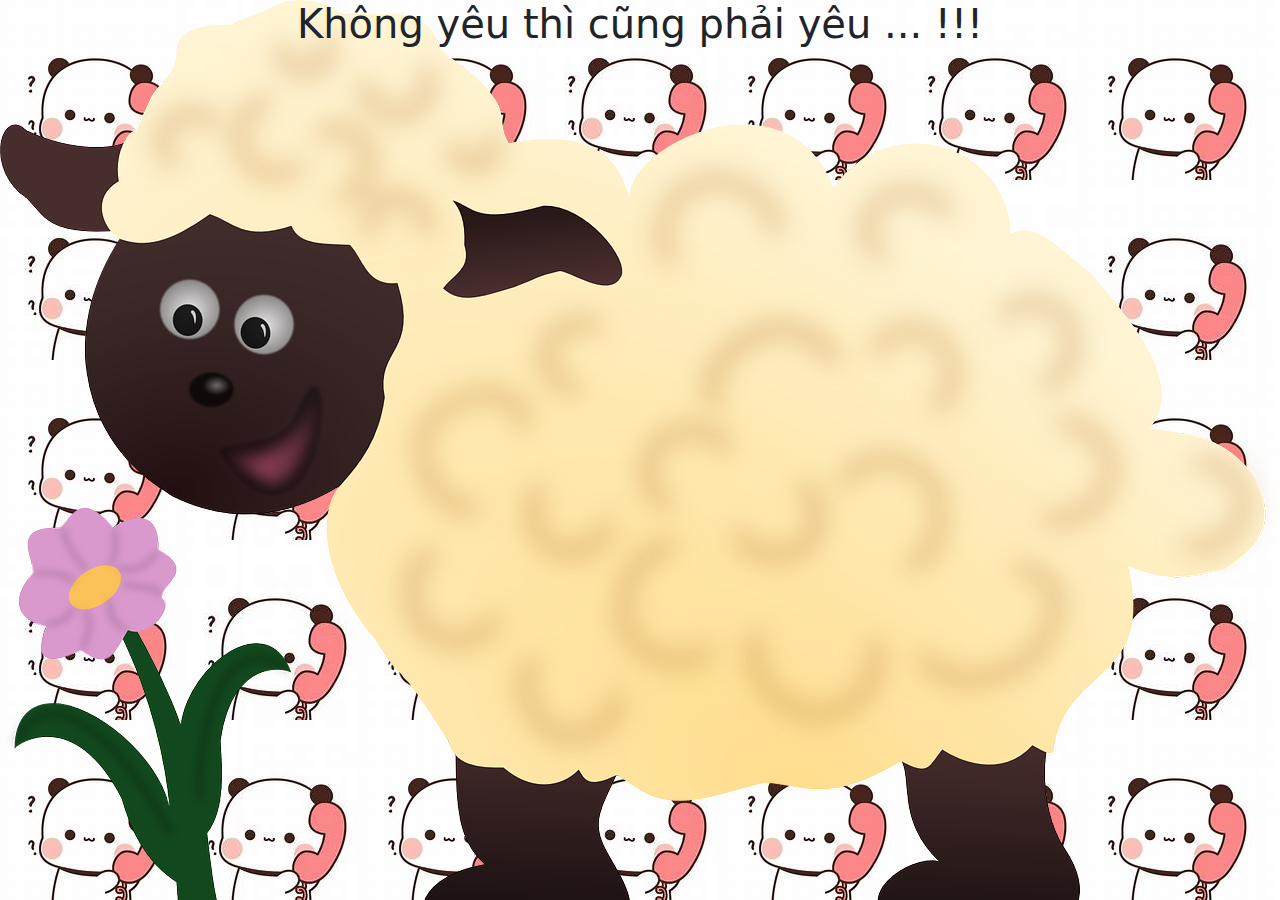
==== index3.html @ 64a6a526 "init" ====
<!DOCTYPE html>
<html lang="en">
  <head>
    <meta charset="UTF-8" />
    <meta name="viewport" content="width=device-width, initial-scale=1.0" />
    <title>Document</title>
    <link rel="stylesheet" href="style.css" />
    <link rel="stylesheet" href="image1.css" />
  </head>
  <body>
    <div class="container">
      <h1 class="text-center">Không yêu thì cũng phải yêu ... !!!</h1>
    </div>
  </body>
</html>
---- style.css ----
@charset "UTF-8";/*!
 * Bootstrap  v5.3.3 (https://getbootstrap.com/)
 * Copyright 2011-2024 The Bootstrap Authors
 * Licensed under MIT (https://github.com/twbs/bootstrap/blob/main/LICENSE)
 */:root,[data-bs-theme=light]{--bs-blue:#0d6efd;--bs-indigo:#6610f2;--bs-purple:#6f42c1;--bs-pink:#d63384;--bs-red:#dc3545;--bs-orange:#fd7e14;--bs-yellow:#ffc107;--bs-green:#198754;--bs-teal:#20c997;--bs-cyan:#0dcaf0;--bs-black:#000;--bs-white:#fff;--bs-gray:#6c757d;--bs-gray-dark:#343a40;--bs-gray-100:#f8f9fa;--bs-gray-200:#e9ecef;--bs-gray-300:#dee2e6;--bs-gray-400:#ced4da;--bs-gray-500:#adb5bd;--bs-gray-600:#6c757d;--bs-gray-700:#495057;--bs-gray-800:#343a40;--bs-gray-900:#212529;--bs-primary:#0d6efd;--bs-secondary:#6c757d;--bs-success:#198754;--bs-info:#0dcaf0;--bs-warning:#ffc107;--bs-danger:#dc3545;--bs-light:#f8f9fa;--bs-dark:#212529;--bs-primary-rgb:13,110,253;--bs-secondary-rgb:108,117,125;--bs-success-rgb:25,135,84;--bs-info-rgb:13,202,240;--bs-warning-rgb:255,193,7;--bs-danger-rgb:220,53,69;--bs-light-rgb:248,249,250;--bs-dark-rgb:33,37,41;--bs-primary-text-emphasis:#052c65;--bs-secondary-text-emphasis:#2b2f32;--bs-success-text-emphasis:#0a3622;--bs-info-text-emphasis:#055160;--bs-warning-text-emphasis:#664d03;--bs-danger-text-emphasis:#58151c;--bs-light-text-emphasis:#495057;--bs-dark-text-emphasis:#495057;--bs-primary-bg-subtle:#cfe2ff;--bs-secondary-bg-subtle:#e2e3e5;--bs-success-bg-subtle:#d1e7dd;--bs-info-bg-subtle:#cff4fc;--bs-warning-bg-subtle:#fff3cd;--bs-danger-bg-subtle:#f8d7da;--bs-light-bg-subtle:#fcfcfd;--bs-dark-bg-subtle:#ced4da;--bs-primary-border-subtle:#9ec5fe;--bs-secondary-border-subtle:#c4c8cb;--bs-success-border-subtle:#a3cfbb;--bs-info-border-subtle:#9eeaf9;--bs-warning-border-subtle:#ffe69c;--bs-danger-border-subtle:#f1aeb5;--bs-light-border-subtle:#e9ecef;--bs-dark-border-subtle:#adb5bd;--bs-white-rgb:255,255,255;--bs-black-rgb:0,0,0;--bs-font-sans-serif:system-ui,-apple-system,"Segoe UI",Roboto,"Helvetica Neue","Noto Sans","Liberation Sans",Arial,sans-serif,"Apple Color Emoji","Segoe UI Emoji","Segoe UI Symbol","Noto Color Emoji";--bs-font-monospace:SFMono-Regular,Menlo,Monaco,Consolas,"Liberation Mono","Courier New",monospace;--bs-gradient:linear-gradient(180deg, rgba(255, 255, 255, 0.15), rgba(255, 255, 255, 0));--bs-body-font-family:var(--bs-font-sans-serif);--bs-body-font-size:1rem;--bs-body-font-weight:400;--bs-body-line-height:1.5;--bs-body-color:#212529;--bs-body-color-rgb:33,37,41;--bs-body-bg:#fff;--bs-body-bg-rgb:255,255,255;--bs-emphasis-color:#000;--bs-emphasis-color-rgb:0,0,0;--bs-secondary-color:rgba(33, 37, 41, 0.75);--bs-secondary-color-rgb:33,37,41;--bs-secondary-bg:#e9ecef;--bs-secondary-bg-rgb:233,236,239;--bs-tertiary-color:rgba(33, 37, 41, 0.5);--bs-tertiary-color-rgb:33,37,41;--bs-tertiary-bg:#f8f9fa;--bs-tertiary-bg-rgb:248,249,250;--bs-heading-color:inherit;--bs-link-color:#0d6efd;--bs-link-color-rgb:13,110,253;--bs-link-decoration:underline;--bs-link-hover-color:#0a58ca;--bs-link-hover-color-rgb:10,88,202;--bs-code-color:#d63384;--bs-highlight-color:#212529;--bs-highlight-bg:#fff3cd;--bs-border-width:1px;--bs-border-style:solid;--bs-border-color:#dee2e6;--bs-border-color-translucent:rgba(0, 0, 0, 0.175);--bs-border-radius:0.375rem;--bs-border-radius-sm:0.25rem;--bs-border-radius-lg:0.5rem;--bs-border-radius-xl:1rem;--bs-border-radius-xxl:2rem;--bs-border-radius-2xl:var(--bs-border-radius-xxl);--bs-border-radius-pill:50rem;--bs-box-shadow:0 0.5rem 1rem rgba(0, 0, 0, 0.15);--bs-box-shadow-sm:0 0.125rem 0.25rem rgba(0, 0, 0, 0.075);--bs-box-shadow-lg:0 1rem 3rem rgba(0, 0, 0, 0.175);--bs-box-shadow-inset:inset 0 1px 2px rgba(0, 0, 0, 0.075);--bs-focus-ring-width:0.25rem;--bs-focus-ring-opacity:0.25;--bs-focus-ring-color:rgba(13, 110, 253, 0.25);--bs-form-valid-color:#198754;--bs-form-valid-border-color:#198754;--bs-form-invalid-color:#dc3545;--bs-form-invalid-border-color:#dc3545}[data-bs-theme=dark]{color-scheme:dark;--bs-body-color:#dee2e6;--bs-body-color-rgb:222,226,230;--bs-body-bg:#212529;--bs-body-bg-rgb:33,37,41;--bs-emphasis-color:#fff;--bs-emphasis-color-rgb:255,255,255;--bs-secondary-color:rgba(222, 226, 230, 0.75);--bs-secondary-color-rgb:222,226,230;--bs-secondary-bg:#343a40;--bs-secondary-bg-rgb:52,58,64;--bs-tertiary-color:rgba(222, 226, 230, 0.5);--bs-tertiary-color-rgb:222,226,230;--bs-tertiary-bg:#2b3035;--bs-tertiary-bg-rgb:43,48,53;--bs-primary-text-emphasis:#6ea8fe;--bs-secondary-text-emphasis:#a7acb1;--bs-success-text-emphasis:#75b798;--bs-info-text-emphasis:#6edff6;--bs-warning-text-emphasis:#ffda6a;--bs-danger-text-emphasis:#ea868f;--bs-light-text-emphasis:#f8f9fa;--bs-dark-text-emphasis:#dee2e6;--bs-primary-bg-subtle:#031633;--bs-secondary-bg-subtle:#161719;--bs-success-bg-subtle:#051b11;--bs-info-bg-subtle:#032830;--bs-warning-bg-subtle:#332701;--bs-danger-bg-subtle:#2c0b0e;--bs-light-bg-subtle:#343a40;--bs-dark-bg-subtle:#1a1d20;--bs-primary-border-subtle:#084298;--bs-secondary-border-subtle:#41464b;--bs-success-border-subtle:#0f5132;--bs-info-border-subtle:#087990;--bs-warning-border-subtle:#997404;--bs-danger-border-subtle:#842029;--bs-light-border-subtle:#495057;--bs-dark-border-subtle:#343a40;--bs-heading-color:inherit;--bs-link-color:#6ea8fe;--bs-link-hover-color:#8bb9fe;--bs-link-color-rgb:110,168,254;--bs-link-hover-color-rgb:139,185,254;--bs-code-color:#e685b5;--bs-highlight-color:#dee2e6;--bs-highlight-bg:#664d03;--bs-border-color:#495057;--bs-border-color-translucent:rgba(255, 255, 255, 0.15);--bs-form-valid-color:#75b798;--bs-form-valid-border-color:#75b798;--bs-form-invalid-color:#ea868f;--bs-form-invalid-border-color:#ea868f}*,::after,::before{box-sizing:border-box}@media (prefers-reduced-motion:no-preference){:root{scroll-behavior:smooth}}body{margin:0;font-family:var(--bs-body-font-family);font-size:var(--bs-body-font-size);font-weight:var(--bs-body-font-weight);line-height:var(--bs-body-line-height);color:var(--bs-body-color);text-align:var(--bs-body-text-align);background-color:var(--bs-body-bg);-webkit-text-size-adjust:100%;-webkit-tap-highlight-color:transparent}hr{margin:1rem 0;color:inherit;border:0;border-top:var(--bs-border-width) solid;opacity:.25}.h1,.h2,.h3,.h4,.h5,.h6,h1,h2,h3,h4,h5,h6{margin-top:0;margin-bottom:.5rem;font-weight:500;line-height:1.2;color:var(--bs-heading-color)}.h1,h1{font-size:calc(1.375rem + 1.5vw)}@media (min-width:1200px){.h1,h1{font-size:2.5rem}}.h2,h2{font-size:calc(1.325rem + .9vw)}@media (min-width:1200px){.h2,h2{font-size:2rem}}.h3,h3{font-size:calc(1.3rem + .6vw)}@media (min-width:1200px){.h3,h3{font-size:1.75rem}}.h4,h4{font-size:calc(1.275rem + .3vw)}@media (min-width:1200px){.h4,h4{font-size:1.5rem}}.h5,h5{font-size:1.25rem}.h6,h6{font-size:1rem}p{margin-top:0;margin-bottom:1rem}abbr[title]{-webkit-text-decoration:underline dotted;text-decoration:underline dotted;cursor:help;-webkit-text-decoration-skip-ink:none;text-decoration-skip-ink:none}address{margin-bottom:1rem;font-style:normal;line-height:inherit}ol,ul{padding-left:2rem}dl,ol,ul{margin-top:0;margin-bottom:1rem}ol ol,ol ul,ul ol,ul ul{margin-bottom:0}dt{font-weight:700}dd{margin-bottom:.5rem;margin-left:0}blockquote{margin:0 0 1rem}b,strong{font-weight:bolder}.small,small{font-size:.875em}.mark,mark{padding:.1875em;color:var(--bs-highlight-color);background-color:var(--bs-highlight-bg)}sub,sup{position:relative;font-size:.75em;line-height:0;vertical-align:baseline}sub{bottom:-.25em}sup{top:-.5em}a{color:rgba(var(--bs-link-color-rgb),var(--bs-link-opacity,1));text-decoration:underline}a:hover{--bs-link-color-rgb:var(--bs-link-hover-color-rgb)}a:not([href]):not([class]),a:not([href]):not([class]):hover{color:inherit;text-decoration:none}code,kbd,pre,samp{font-family:var(--bs-font-monospace);font-size:1em}pre{display:block;margin-top:0;margin-bottom:1rem;overflow:auto;font-size:.875em}pre code{font-size:inherit;color:inherit;word-break:normal}code{font-size:.875em;color:var(--bs-code-color);word-wrap:break-word}a>code{color:inherit}kbd{padding:.1875rem .375rem;font-size:.875em;color:var(--bs-body-bg);background-color:var(--bs-body-color);border-radius:.25rem}kbd kbd{padding:0;font-size:1em}figure{margin:0 0 1rem}img,svg{vertical-align:middle}table{caption-side:bottom;border-collapse:collapse}caption{padding-top:.5rem;padding-bottom:.5rem;color:var(--bs-secondary-color);text-align:left}th{text-align:inherit;text-align:-webkit-match-parent}tbody,td,tfoot,th,thead,tr{border-color:inherit;border-style:solid;border-width:0}label{display:inline-block}button{border-radius:0}button:focus:not(:focus-visible){outline:0}button,input,optgroup,select,textarea{margin:0;font-family:inherit;font-size:inherit;line-height:inherit}button,select{text-transform:none}[role=button]{cursor:pointer}select{word-wrap:normal}select:disabled{opacity:1}[list]:not([type=date]):not([type=datetime-local]):not([type=month]):not([type=week]):not([type=time])::-webkit-calendar-picker-indicator{display:none!important}[type=button],[type=reset],[type=submit],button{-webkit-appearance:button}[type=button]:not(:disabled),[type=reset]:not(:disabled),[type=submit]:not(:disabled),button:not(:disabled){cursor:pointer}::-moz-focus-inner{padding:0;border-style:none}textarea{resize:vertical}fieldset{min-width:0;padding:0;margin:0;border:0}legend{float:left;width:100%;padding:0;margin-bottom:.5rem;font-size:calc(1.275rem + .3vw);line-height:inherit}@media (min-width:1200px){legend{font-size:1.5rem}}legend+*{clear:left}::-webkit-datetime-edit-day-field,::-webkit-datetime-edit-fields-wrapper,::-webkit-datetime-edit-hour-field,::-webkit-datetime-edit-minute,::-webkit-datetime-edit-month-field,::-webkit-datetime-edit-text,::-webkit-datetime-edit-year-field{padding:0}::-webkit-inner-spin-button{height:auto}[type=search]{-webkit-appearance:textfield;outline-offset:-2px}::-webkit-search-decoration{-webkit-appearance:none}::-webkit-color-swatch-wrapper{padding:0}::-webkit-file-upload-button{font:inherit;-webkit-appearance:button}::file-selector-button{font:inherit;-webkit-appearance:button}output{display:inline-block}iframe{border:0}summary{display:list-item;cursor:pointer}progress{vertical-align:baseline}[hidden]{display:none!important}.lead{font-size:1.25rem;font-weight:300}.display-1{font-size:calc(1.625rem + 4.5vw);font-weight:300;line-height:1.2}@media (min-width:1200px){.display-1{font-size:5rem}}.display-2{font-size:calc(1.575rem + 3.9vw);font-weight:300;line-height:1.2}@media (min-width:1200px){.display-2{font-size:4.5rem}}.display-3{font-size:calc(1.525rem + 3.3vw);font-weight:300;line-height:1.2}@media (min-width:1200px){.display-3{font-size:4rem}}.display-4{font-size:calc(1.475rem + 2.7vw);font-weight:300;line-height:1.2}@media (min-width:1200px){.display-4{font-size:3.5rem}}.display-5{font-size:calc(1.425rem + 2.1vw);font-weight:300;line-height:1.2}@media (min-width:1200px){.display-5{font-size:3rem}}.display-6{font-size:calc(1.375rem + 1.5vw);font-weight:300;line-height:1.2}@media (min-width:1200px){.display-6{font-size:2.5rem}}.list-unstyled{padding-left:0;list-style:none}.list-inline{padding-left:0;list-style:none}.list-inline-item{display:inline-block}.list-inline-item:not(:last-child){margin-right:.5rem}.initialism{font-size:.875em;text-transform:uppercase}.blockquote{margin-bottom:1rem;font-size:1.25rem}.blockquote>:last-child{margin-bottom:0}.blockquote-footer{margin-top:-1rem;margin-bottom:1rem;font-size:.875em;color:#6c757d}.blockquote-footer::before{content:"— "}.img-fluid{max-width:100%;height:auto}.img-thumbnail{padding:.25rem;background-color:var(--bs-body-bg);border:var(--bs-border-width) solid var(--bs-border-color);border-radius:var(--bs-border-radius);max-width:100%;height:auto}.figure{display:inline-block}.figure-img{margin-bottom:.5rem;line-height:1}.figure-caption{font-size:.875em;color:var(--bs-secondary-color)}.container,.container-fluid,.container-lg,.container-md,.container-sm,.container-xl,.container-xxl{--bs-gutter-x:1.5rem;--bs-gutter-y:0;width:100%;padding-right:calc(var(--bs-gutter-x) * .5);padding-left:calc(var(--bs-gutter-x) * .5);margin-right:auto;margin-left:auto}@media (min-width:576px){.container,.container-sm{max-width:540px}}@media (min-width:768px){.container,.container-md,.container-sm{max-width:720px}}@media (min-width:992px){.container,.container-lg,.container-md,.container-sm{max-width:960px}}@media (min-width:1200px){.container,.container-lg,.container-md,.container-sm,.container-xl{max-width:1140px}}@media (min-width:1400px){.container,.container-lg,.container-md,.container-sm,.container-xl,.container-xxl{max-width:1320px}}:root{--bs-breakpoint-xs:0;--bs-breakpoint-sm:576px;--bs-breakpoint-md:768px;--bs-breakpoint-lg:992px;--bs-breakpoint-xl:1200px;--bs-breakpoint-xxl:1400px}.row{--bs-gutter-x:1.5rem;--bs-gutter-y:0;display:flex;flex-wrap:wrap;margin-top:calc(-1 * var(--bs-gutter-y));margin-right:calc(-.5 * var(--bs-gutter-x));margin-left:calc(-.5 * var(--bs-gutter-x))}.row>*{flex-shrink:0;width:100%;max-width:100%;padding-right:calc(var(--bs-gutter-x) * .5);padding-left:calc(var(--bs-gutter-x) * .5);margin-top:var(--bs-gutter-y)}.col{flex:1 0 0%}.row-cols-auto>*{flex:0 0 auto;width:auto}.row-cols-1>*{flex:0 0 auto;width:100%}.row-cols-2>*{flex:0 0 auto;width:50%}.row-cols-3>*{flex:0 0 auto;width:33.33333333%}.row-cols-4>*{flex:0 0 auto;width:25%}.row-cols-5>*{flex:0 0 auto;width:20%}.row-cols-6>*{flex:0 0 auto;width:16.66666667%}.col-auto{flex:0 0 auto;width:auto}.col-1{flex:0 0 auto;width:8.33333333%}.col-2{flex:0 0 auto;width:16.66666667%}.col-3{flex:0 0 auto;width:25%}.col-4{flex:0 0 auto;width:33.33333333%}.col-5{flex:0 0 auto;width:41.66666667%}.col-6{flex:0 0 auto;width:50%}.col-7{flex:0 0 auto;width:58.33333333%}.col-8{flex:0 0 auto;width:66.66666667%}.col-9{flex:0 0 auto;width:75%}.col-10{flex:0 0 auto;width:83.33333333%}.col-11{flex:0 0 auto;width:91.66666667%}.col-12{flex:0 0 auto;width:100%}.offset-1{margin-left:8.33333333%}.offset-2{margin-left:16.66666667%}.offset-3{margin-left:25%}.offset-4{margin-left:33.33333333%}.offset-5{margin-left:41.66666667%}.offset-6{margin-left:50%}.offset-7{margin-left:58.33333333%}.offset-8{margin-left:66.66666667%}.offset-9{margin-left:75%}.offset-10{margin-left:83.33333333%}.offset-11{margin-left:91.66666667%}.g-0,.gx-0{--bs-gutter-x:0}.g-0,.gy-0{--bs-gutter-y:0}.g-1,.gx-1{--bs-gutter-x:0.25rem}.g-1,.gy-1{--bs-gutter-y:0.25rem}.g-2,.gx-2{--bs-gutter-x:0.5rem}.g-2,.gy-2{--bs-gutter-y:0.5rem}.g-3,.gx-3{--bs-gutter-x:1rem}.g-3,.gy-3{--bs-gutter-y:1rem}.g-4,.gx-4{--bs-gutter-x:1.5rem}.g-4,.gy-4{--bs-gutter-y:1.5rem}.g-5,.gx-5{--bs-gutter-x:3rem}.g-5,.gy-5{--bs-gutter-y:3rem}@media (min-width:576px){.col-sm{flex:1 0 0%}.row-cols-sm-auto>*{flex:0 0 auto;width:auto}.row-cols-sm-1>*{flex:0 0 auto;width:100%}.row-cols-sm-2>*{flex:0 0 auto;width:50%}.row-cols-sm-3>*{flex:0 0 auto;width:33.33333333%}.row-cols-sm-4>*{flex:0 0 auto;width:25%}.row-cols-sm-5>*{flex:0 0 auto;width:20%}.row-cols-sm-6>*{flex:0 0 auto;width:16.66666667%}.col-sm-auto{flex:0 0 auto;width:auto}.col-sm-1{flex:0 0 auto;width:8.33333333%}.col-sm-2{flex:0 0 auto;width:16.66666667%}.col-sm-3{flex:0 0 auto;width:25%}.col-sm-4{flex:0 0 auto;width:33.33333333%}.col-sm-5{flex:0 0 auto;width:41.66666667%}.col-sm-6{flex:0 0 auto;width:50%}.col-sm-7{flex:0 0 auto;width:58.33333333%}.col-sm-8{flex:0 0 auto;width:66.66666667%}.col-sm-9{flex:0 0 auto;width:75%}.col-sm-10{flex:0 0 auto;width:83.33333333%}.col-sm-11{flex:0 0 auto;width:91.66666667%}.col-sm-12{flex:0 0 auto;width:100%}.offset-sm-0{margin-left:0}.offset-sm-1{margin-left:8.33333333%}.offset-sm-2{margin-left:16.66666667%}.offset-sm-3{margin-left:25%}.offset-sm-4{margin-left:33.33333333%}.offset-sm-5{margin-left:41.66666667%}.offset-sm-6{margin-left:50%}.offset-sm-7{margin-left:58.33333333%}.offset-sm-8{margin-left:66.66666667%}.offset-sm-9{margin-left:75%}.offset-sm-10{margin-left:83.33333333%}.offset-sm-11{margin-left:91.66666667%}.g-sm-0,.gx-sm-0{--bs-gutter-x:0}.g-sm-0,.gy-sm-0{--bs-gutter-y:0}.g-sm-1,.gx-sm-1{--bs-gutter-x:0.25rem}.g-sm-1,.gy-sm-1{--bs-gutter-y:0.25rem}.g-sm-2,.gx-sm-2{--bs-gutter-x:0.5rem}.g-sm-2,.gy-sm-2{--bs-gutter-y:0.5rem}.g-sm-3,.gx-sm-3{--bs-gutter-x:1rem}.g-sm-3,.gy-sm-3{--bs-gutter-y:1rem}.g-sm-4,.gx-sm-4{--bs-gutter-x:1.5rem}.g-sm-4,.gy-sm-4{--bs-gutter-y:1.5rem}.g-sm-5,.gx-sm-5{--bs-gutter-x:3rem}.g-sm-5,.gy-sm-5{--bs-gutter-y:3rem}}@media (min-width:768px){.col-md{flex:1 0 0%}.row-cols-md-auto>*{flex:0 0 auto;width:auto}.row-cols-md-1>*{flex:0 0 auto;width:100%}.row-cols-md-2>*{flex:0 0 auto;width:50%}.row-cols-md-3>*{flex:0 0 auto;width:33.33333333%}.row-cols-md-4>*{flex:0 0 auto;width:25%}.row-cols-md-5>*{flex:0 0 auto;width:20%}.row-cols-md-6>*{flex:0 0 auto;width:16.66666667%}.col-md-auto{flex:0 0 auto;width:auto}.col-md-1{flex:0 0 auto;width:8.33333333%}.col-md-2{flex:0 0 auto;width:16.66666667%}.col-md-3{flex:0 0 auto;width:25%}.col-md-4{flex:0 0 auto;width:33.33333333%}.col-md-5{flex:0 0 auto;width:41.66666667%}.col-md-6{flex:0 0 auto;width:50%}.col-md-7{flex:0 0 auto;width:58.33333333%}.col-md-8{flex:0 0 auto;width:66.66666667%}.col-md-9{flex:0 0 auto;width:75%}.col-md-10{flex:0 0 auto;width:83.33333333%}.col-md-11{flex:0 0 auto;width:91.66666667%}.col-md-12{flex:0 0 auto;width:100%}.offset-md-0{margin-left:0}.offset-md-1{margin-left:8.33333333%}.offset-md-2{margin-left:16.66666667%}.offset-md-3{margin-left:25%}.offset-md-4{margin-left:33.33333333%}.offset-md-5{margin-left:41.66666667%}.offset-md-6{margin-left:50%}.offset-md-7{margin-left:58.33333333%}.offset-md-8{margin-left:66.66666667%}.offset-md-9{margin-left:75%}.offset-md-10{margin-left:83.33333333%}.offset-md-11{margin-left:91.66666667%}.g-md-0,.gx-md-0{--bs-gutter-x:0}.g-md-0,.gy-md-0{--bs-gutter-y:0}.g-md-1,.gx-md-1{--bs-gutter-x:0.25rem}.g-md-1,.gy-md-1{--bs-gutter-y:0.25rem}.g-md-2,.gx-md-2{--bs-gutter-x:0.5rem}.g-md-2,.gy-md-2{--bs-gutter-y:0.5rem}.g-md-3,.gx-md-3{--bs-gutter-x:1rem}.g-md-3,.gy-md-3{--bs-gutter-y:1rem}.g-md-4,.gx-md-4{--bs-gutter-x:1.5rem}.g-md-4,.gy-md-4{--bs-gutter-y:1.5rem}.g-md-5,.gx-md-5{--bs-gutter-x:3rem}.g-md-5,.gy-md-5{--bs-gutter-y:3rem}}@media (min-width:992px){.col-lg{flex:1 0 0%}.row-cols-lg-auto>*{flex:0 0 auto;width:auto}.row-cols-lg-1>*{flex:0 0 auto;width:100%}.row-cols-lg-2>*{flex:0 0 auto;width:50%}.row-cols-lg-3>*{flex:0 0 auto;width:33.33333333%}.row-cols-lg-4>*{flex:0 0 auto;width:25%}.row-cols-lg-5>*{flex:0 0 auto;width:20%}.row-cols-lg-6>*{flex:0 0 auto;width:16.66666667%}.col-lg-auto{flex:0 0 auto;width:auto}.col-lg-1{flex:0 0 auto;width:8.33333333%}.col-lg-2{flex:0 0 auto;width:16.66666667%}.col-lg-3{flex:0 0 auto;width:25%}.col-lg-4{flex:0 0 auto;width:33.33333333%}.col-lg-5{flex:0 0 auto;width:41.66666667%}.col-lg-6{flex:0 0 auto;width:50%}.col-lg-7{flex:0 0 auto;width:58.33333333%}.col-lg-8{flex:0 0 auto;width:66.66666667%}.col-lg-9{flex:0 0 auto;width:75%}.col-lg-10{flex:0 0 auto;width:83.33333333%}.col-lg-11{flex:0 0 auto;width:91.66666667%}.col-lg-12{flex:0 0 auto;width:100%}.offset-lg-0{margin-left:0}.offset-lg-1{margin-left:8.33333333%}.offset-lg-2{margin-left:16.66666667%}.offset-lg-3{margin-left:25%}.offset-lg-4{margin-left:33.33333333%}.offset-lg-5{margin-left:41.66666667%}.offset-lg-6{margin-left:50%}.offset-lg-7{margin-left:58.33333333%}.offset-lg-8{margin-left:66.66666667%}.offset-lg-9{margin-left:75%}.offset-lg-10{margin-left:83.33333333%}.offset-lg-11{margin-left:91.66666667%}.g-lg-0,.gx-lg-0{--bs-gutter-x:0}.g-lg-0,.gy-lg-0{--bs-gutter-y:0}.g-lg-1,.gx-lg-1{--bs-gutter-x:0.25rem}.g-lg-1,.gy-lg-1{--bs-gutter-y:0.25rem}.g-lg-2,.gx-lg-2{--bs-gutter-x:0.5rem}.g-lg-2,.gy-lg-2{--bs-gutter-y:0.5rem}.g-lg-3,.gx-lg-3{--bs-gutter-x:1rem}.g-lg-3,.gy-lg-3{--bs-gutter-y:1rem}.g-lg-4,.gx-lg-4{--bs-gutter-x:1.5rem}.g-lg-4,.gy-lg-4{--bs-gutter-y:1.5rem}.g-lg-5,.gx-lg-5{--bs-gutter-x:3rem}.g-lg-5,.gy-lg-5{--bs-gutter-y:3rem}}@media (min-width:1200px){.col-xl{flex:1 0 0%}.row-cols-xl-auto>*{flex:0 0 auto;width:auto}.row-cols-xl-1>*{flex:0 0 auto;width:100%}.row-cols-xl-2>*{flex:0 0 auto;width:50%}.row-cols-xl-3>*{flex:0 0 auto;width:33.33333333%}.row-cols-xl-4>*{flex:0 0 auto;width:25%}.row-cols-xl-5>*{flex:0 0 auto;width:20%}.row-cols-xl-6>*{flex:0 0 auto;width:16.66666667%}.col-xl-auto{flex:0 0 auto;width:auto}.col-xl-1{flex:0 0 auto;width:8.33333333%}.col-xl-2{flex:0 0 auto;width:16.66666667%}.col-xl-3{flex:0 0 auto;width:25%}.col-xl-4{flex:0 0 auto;width:33.33333333%}.col-xl-5{flex:0 0 auto;width:41.66666667%}.col-xl-6{flex:0 0 auto;width:50%}.col-xl-7{flex:0 0 auto;width:58.33333333%}.col-xl-8{flex:0 0 auto;width:66.66666667%}.col-xl-9{flex:0 0 auto;width:75%}.col-xl-10{flex:0 0 auto;width:83.33333333%}.col-xl-11{flex:0 0 auto;width:91.66666667%}.col-xl-12{flex:0 0 auto;width:100%}.offset-xl-0{margin-left:0}.offset-xl-1{margin-left:8.33333333%}.offset-xl-2{margin-left:16.66666667%}.offset-xl-3{margin-left:25%}.offset-xl-4{margin-left:33.33333333%}.offset-xl-5{margin-left:41.66666667%}.offset-xl-6{margin-left:50%}.offset-xl-7{margin-left:58.33333333%}.offset-xl-8{margin-left:66.66666667%}.offset-xl-9{margin-left:75%}.offset-xl-10{margin-left:83.33333333%}.offset-xl-11{margin-left:91.66666667%}.g-xl-0,.gx-xl-0{--bs-gutter-x:0}.g-xl-0,.gy-xl-0{--bs-gutter-y:0}.g-xl-1,.gx-xl-1{--bs-gutter-x:0.25rem}.g-xl-1,.gy-xl-1{--bs-gutter-y:0.25rem}.g-xl-2,.gx-xl-2{--bs-gutter-x:0.5rem}.g-xl-2,.gy-xl-2{--bs-gutter-y:0.5rem}.g-xl-3,.gx-xl-3{--bs-gutter-x:1rem}.g-xl-3,.gy-xl-3{--bs-gutter-y:1rem}.g-xl-4,.gx-xl-4{--bs-gutter-x:1.5rem}.g-xl-4,.gy-xl-4{--bs-gutter-y:1.5rem}.g-xl-5,.gx-xl-5{--bs-gutter-x:3rem}.g-xl-5,.gy-xl-5{--bs-gutter-y:3rem}}@media (min-width:1400px){.col-xxl{flex:1 0 0%}.row-cols-xxl-auto>*{flex:0 0 auto;width:auto}.row-cols-xxl-1>*{flex:0 0 auto;width:100%}.row-cols-xxl-2>*{flex:0 0 auto;width:50%}.row-cols-xxl-3>*{flex:0 0 auto;width:33.33333333%}.row-cols-xxl-4>*{flex:0 0 auto;width:25%}.row-cols-xxl-5>*{flex:0 0 auto;width:20%}.row-cols-xxl-6>*{flex:0 0 auto;width:16.66666667%}.col-xxl-auto{flex:0 0 auto;width:auto}.col-xxl-1{flex:0 0 auto;width:8.33333333%}.col-xxl-2{flex:0 0 auto;width:16.66666667%}.col-xxl-3{flex:0 0 auto;width:25%}.col-xxl-4{flex:0 0 auto;width:33.33333333%}.col-xxl-5{flex:0 0 auto;width:41.66666667%}.col-xxl-6{flex:0 0 auto;width:50%}.col-xxl-7{flex:0 0 auto;width:58.33333333%}.col-xxl-8{flex:0 0 auto;width:66.66666667%}.col-xxl-9{flex:0 0 auto;width:75%}.col-xxl-10{flex:0 0 auto;width:83.33333333%}.col-xxl-11{flex:0 0 auto;width:91.66666667%}.col-xxl-12{flex:0 0 auto;width:100%}.offset-xxl-0{margin-left:0}.offset-xxl-1{margin-left:8.33333333%}.offset-xxl-2{margin-left:16.66666667%}.offset-xxl-3{margin-left:25%}.offset-xxl-4{margin-left:33.33333333%}.offset-xxl-5{margin-left:41.66666667%}.offset-xxl-6{margin-left:50%}.offset-xxl-7{margin-left:58.33333333%}.offset-xxl-8{margin-left:66.66666667%}.offset-xxl-9{margin-left:75%}.offset-xxl-10{margin-left:83.33333333%}.offset-xxl-11{margin-left:91.66666667%}.g-xxl-0,.gx-xxl-0{--bs-gutter-x:0}.g-xxl-0,.gy-xxl-0{--bs-gutter-y:0}.g-xxl-1,.gx-xxl-1{--bs-gutter-x:0.25rem}.g-xxl-1,.gy-xxl-1{--bs-gutter-y:0.25rem}.g-xxl-2,.gx-xxl-2{--bs-gutter-x:0.5rem}.g-xxl-2,.gy-xxl-2{--bs-gutter-y:0.5rem}.g-xxl-3,.gx-xxl-3{--bs-gutter-x:1rem}.g-xxl-3,.gy-xxl-3{--bs-gutter-y:1rem}.g-xxl-4,.gx-xxl-4{--bs-gutter-x:1.5rem}.g-xxl-4,.gy-xxl-4{--bs-gutter-y:1.5rem}.g-xxl-5,.gx-xxl-5{--bs-gutter-x:3rem}.g-xxl-5,.gy-xxl-5{--bs-gutter-y:3rem}}.table{--bs-table-color-type:initial;--bs-table-bg-type:initial;--bs-table-color-state:initial;--bs-table-bg-state:initial;--bs-table-color:var(--bs-emphasis-color);--bs-table-bg:var(--bs-body-bg);--bs-table-border-color:var(--bs-border-color);--bs-table-accent-bg:transparent;--bs-table-striped-color:var(--bs-emphasis-color);--bs-table-striped-bg:rgba(var(--bs-emphasis-color-rgb), 0.05);--bs-table-active-color:var(--bs-emphasis-color);--bs-table-active-bg:rgba(var(--bs-emphasis-color-rgb), 0.1);--bs-table-hover-color:var(--bs-emphasis-color);--bs-table-hover-bg:rgba(var(--bs-emphasis-color-rgb), 0.075);width:100%;margin-bottom:1rem;vertical-align:top;border-color:var(--bs-table-border-color)}.table>:not(caption)>*>*{padding:.5rem .5rem;color:var(--bs-table-color-state,var(--bs-table-color-type,var(--bs-table-color)));background-color:var(--bs-table-bg);border-bottom-width:var(--bs-border-width);box-shadow:inset 0 0 0 9999px var(--bs-table-bg-state,var(--bs-table-bg-type,var(--bs-table-accent-bg)))}.table>tbody{vertical-align:inherit}.table>thead{vertical-align:bottom}.table-group-divider{border-top:calc(var(--bs-border-width) * 2) solid currentcolor}.caption-top{caption-side:top}.table-sm>:not(caption)>*>*{padding:.25rem .25rem}.table-bordered>:not(caption)>*{border-width:var(--bs-border-width) 0}.table-bordered>:not(caption)>*>*{border-width:0 var(--bs-border-width)}.table-borderless>:not(caption)>*>*{border-bottom-width:0}.table-borderless>:not(:first-child){border-top-width:0}.table-striped>tbody>tr:nth-of-type(odd)>*{--bs-table-color-type:var(--bs-table-striped-color);--bs-table-bg-type:var(--bs-table-striped-bg)}.table-striped-columns>:not(caption)>tr>:nth-child(2n){--bs-table-color-type:var(--bs-table-striped-color);--bs-table-bg-type:var(--bs-table-striped-bg)}.table-active{--bs-table-color-state:var(--bs-table-active-color);--bs-table-bg-state:var(--bs-table-active-bg)}.table-hover>tbody>tr:hover>*{--bs-table-color-state:var(--bs-table-hover-color);--bs-table-bg-state:var(--bs-table-hover-bg)}.table-primary{--bs-table-color:#000;--bs-table-bg:#cfe2ff;--bs-table-border-color:#a6b5cc;--bs-table-striped-bg:#c5d7f2;--bs-table-striped-color:#000;--bs-table-active-bg:#bacbe6;--bs-table-active-color:#000;--bs-table-hover-bg:#bfd1ec;--bs-table-hover-color:#000;color:var(--bs-table-color);border-color:var(--bs-table-border-color)}.table-secondary{--bs-table-color:#000;--bs-table-bg:#e2e3e5;--bs-table-border-color:#b5b6b7;--bs-table-striped-bg:#d7d8da;--bs-table-striped-color:#000;--bs-table-active-bg:#cbccce;--bs-table-active-color:#000;--bs-table-hover-bg:#d1d2d4;--bs-table-hover-color:#000;color:var(--bs-table-color);border-color:var(--bs-table-border-color)}.table-success{--bs-table-color:#000;--bs-table-bg:#d1e7dd;--bs-table-border-color:#a7b9b1;--bs-table-striped-bg:#c7dbd2;--bs-table-striped-color:#000;--bs-table-active-bg:#bcd0c7;--bs-table-active-color:#000;--bs-table-hover-bg:#c1d6cc;--bs-table-hover-color:#000;color:var(--bs-table-color);border-color:var(--bs-table-border-color)}.table-info{--bs-table-color:#000;--bs-table-bg:#cff4fc;--bs-table-border-color:#a6c3ca;--bs-table-striped-bg:#c5e8ef;--bs-table-striped-color:#000;--bs-table-active-bg:#badce3;--bs-table-active-color:#000;--bs-table-hover-bg:#bfe2e9;--bs-table-hover-color:#000;color:var(--bs-table-color);border-color:var(--bs-table-border-color)}.table-warning{--bs-table-color:#000;--bs-table-bg:#fff3cd;--bs-table-border-color:#ccc2a4;--bs-table-striped-bg:#f2e7c3;--bs-table-striped-color:#000;--bs-table-active-bg:#e6dbb9;--bs-table-active-color:#000;--bs-table-hover-bg:#ece1be;--bs-table-hover-color:#000;color:var(--bs-table-color);border-color:var(--bs-table-border-color)}.table-danger{--bs-table-color:#000;--bs-table-bg:#f8d7da;--bs-table-border-color:#c6acae;--bs-table-striped-bg:#eccccf;--bs-table-striped-color:#000;--bs-table-active-bg:#dfc2c4;--bs-table-active-color:#000;--bs-table-hover-bg:#e5c7ca;--bs-table-hover-color:#000;color:var(--bs-table-color);border-color:var(--bs-table-border-color)}.table-light{--bs-table-color:#000;--bs-table-bg:#f8f9fa;--bs-table-border-color:#c6c7c8;--bs-table-striped-bg:#ecedee;--bs-table-striped-color:#000;--bs-table-active-bg:#dfe0e1;--bs-table-active-color:#000;--bs-table-hover-bg:#e5e6e7;--bs-table-hover-color:#000;color:var(--bs-table-color);border-color:var(--bs-table-border-color)}.table-dark{--bs-table-color:#fff;--bs-table-bg:#212529;--bs-table-border-color:#4d5154;--bs-table-striped-bg:#2c3034;--bs-table-striped-color:#fff;--bs-table-active-bg:#373b3e;--bs-table-active-color:#fff;--bs-table-hover-bg:#323539;--bs-table-hover-color:#fff;color:var(--bs-table-color);border-color:var(--bs-table-border-color)}.table-responsive{overflow-x:auto;-webkit-overflow-scrolling:touch}@media (max-width:575.98px){.table-responsive-sm{overflow-x:auto;-webkit-overflow-scrolling:touch}}@media (max-width:767.98px){.table-responsive-md{overflow-x:auto;-webkit-overflow-scrolling:touch}}@media (max-width:991.98px){.table-responsive-lg{overflow-x:auto;-webkit-overflow-scrolling:touch}}@media (max-width:1199.98px){.table-responsive-xl{overflow-x:auto;-webkit-overflow-scrolling:touch}}@media (max-width:1399.98px){.table-responsive-xxl{overflow-x:auto;-webkit-overflow-scrolling:touch}}.form-label{margin-bottom:.5rem}.col-form-label{padding-top:calc(.375rem + var(--bs-border-width));padding-bottom:calc(.375rem + var(--bs-border-width));margin-bottom:0;font-size:inherit;line-height:1.5}.col-form-label-lg{padding-top:calc(.5rem + var(--bs-border-width));padding-bottom:calc(.5rem + var(--bs-border-width));font-size:1.25rem}.col-form-label-sm{padding-top:calc(.25rem + var(--bs-border-width));padding-bottom:calc(.25rem + var(--bs-border-width));font-size:.875rem}.form-text{margin-top:.25rem;font-size:.875em;color:var(--bs-secondary-color)}.form-control{display:block;width:100%;padding:.375rem .75rem;font-size:1rem;font-weight:400;line-height:1.5;color:var(--bs-body-color);-webkit-appearance:none;-moz-appearance:none;appearance:none;background-color:var(--bs-body-bg);background-clip:padding-box;border:var(--bs-border-width) solid var(--bs-border-color);border-radius:var(--bs-border-radius);transition:border-color .15s ease-in-out,box-shadow .15s ease-in-out}@media (prefers-reduced-motion:reduce){.form-control{transition:none}}.form-control[type=file]{overflow:hidden}.form-control[type=file]:not(:disabled):not([readonly]){cursor:pointer}.form-control:focus{color:var(--bs-body-color);background-color:var(--bs-body-bg);border-color:#86b7fe;outline:0;box-shadow:0 0 0 .25rem rgba(13,110,253,.25)}.form-control::-webkit-date-and-time-value{min-width:85px;height:1.5em;margin:0}.form-control::-webkit-datetime-edit{display:block;padding:0}.form-control::-moz-placeholder{color:var(--bs-secondary-color);opacity:1}.form-control::placeholder{color:var(--bs-secondary-color);opacity:1}.form-control:disabled{background-color:var(--bs-secondary-bg);opacity:1}.form-control::-webkit-file-upload-button{padding:.375rem .75rem;margin:-.375rem -.75rem;-webkit-margin-end:.75rem;margin-inline-end:.75rem;color:var(--bs-body-color);background-color:var(--bs-tertiary-bg);pointer-events:none;border-color:inherit;border-style:solid;border-width:0;border-inline-end-width:var(--bs-border-width);border-radius:0;-webkit-transition:color .15s ease-in-out,background-color .15s ease-in-out,border-color .15s ease-in-out,box-shadow .15s ease-in-out;transition:color .15s ease-in-out,background-color .15s ease-in-out,border-color .15s ease-in-out,box-shadow .15s ease-in-out}.form-control::file-selector-button{padding:.375rem .75rem;margin:-.375rem -.75rem;-webkit-margin-end:.75rem;margin-inline-end:.75rem;color:var(--bs-body-color);background-color:var(--bs-tertiary-bg);pointer-events:none;border-color:inherit;border-style:solid;border-width:0;border-inline-end-width:var(--bs-border-width);border-radius:0;transition:color .15s ease-in-out,background-color .15s ease-in-out,border-color .15s ease-in-out,box-shadow .15s ease-in-out}@media (prefers-reduced-motion:reduce){.form-control::-webkit-file-upload-button{-webkit-transition:none;transition:none}.form-control::file-selector-button{transition:none}}.form-control:hover:not(:disabled):not([readonly])::-webkit-file-upload-button{background-color:var(--bs-secondary-bg)}.form-control:hover:not(:disabled):not([readonly])::file-selector-button{background-color:var(--bs-secondary-bg)}.form-control-plaintext{display:block;width:100%;padding:.375rem 0;margin-bottom:0;line-height:1.5;color:var(--bs-body-color);background-color:transparent;border:solid transparent;border-width:var(--bs-border-width) 0}.form-control-plaintext:focus{outline:0}.form-control-plaintext.form-control-lg,.form-control-plaintext.form-control-sm{padding-right:0;padding-left:0}.form-control-sm{min-height:calc(1.5em + .5rem + calc(var(--bs-border-width) * 2));padding:.25rem .5rem;font-size:.875rem;border-radius:var(--bs-border-radius-sm)}.form-control-sm::-webkit-file-upload-button{padding:.25rem .5rem;margin:-.25rem -.5rem;-webkit-margin-end:.5rem;margin-inline-end:.5rem}.form-control-sm::file-selector-button{padding:.25rem .5rem;margin:-.25rem -.5rem;-webkit-margin-end:.5rem;margin-inline-end:.5rem}.form-control-lg{min-height:calc(1.5em + 1rem + calc(var(--bs-border-width) * 2));padding:.5rem 1rem;font-size:1.25rem;border-radius:var(--bs-border-radius-lg)}.form-control-lg::-webkit-file-upload-button{padding:.5rem 1rem;margin:-.5rem -1rem;-webkit-margin-end:1rem;margin-inline-end:1rem}.form-control-lg::file-selector-button{padding:.5rem 1rem;margin:-.5rem -1rem;-webkit-margin-end:1rem;margin-inline-end:1rem}textarea.form-control{min-height:calc(1.5em + .75rem + calc(var(--bs-border-width) * 2))}textarea.form-control-sm{min-height:calc(1.5em + .5rem + calc(var(--bs-border-width) * 2))}textarea.form-control-lg{min-height:calc(1.5em + 1rem + calc(var(--bs-border-width) * 2))}.form-control-color{width:3rem;height:calc(1.5em + .75rem + calc(var(--bs-border-width) * 2));padding:.375rem}.form-control-color:not(:disabled):not([readonly]){cursor:pointer}.form-control-color::-moz-color-swatch{border:0!important;border-radius:var(--bs-border-radius)}.form-control-color::-webkit-color-swatch{border:0!important;border-radius:var(--bs-border-radius)}.form-control-color.form-control-sm{height:calc(1.5em + .5rem + calc(var(--bs-border-width) * 2))}.form-control-color.form-control-lg{height:calc(1.5em + 1rem + calc(var(--bs-border-width) * 2))}.form-select{--bs-form-select-bg-img:url("data:image/svg+xml,%3csvg xmlns='http://www.w3.org/2000/svg' viewBox='0 0 16 16'%3e%3cpath fill='none' stroke='%23343a40' stroke-linecap='round' stroke-linejoin='round' stroke-width='2' d='m2 5 6 6 6-6'/%3e%3c/svg%3e");display:block;width:100%;padding:.375rem 2.25rem .375rem .75rem;font-size:1rem;font-weight:400;line-height:1.5;color:var(--bs-body-color);-webkit-appearance:none;-moz-appearance:none;appearance:none;background-color:var(--bs-body-bg);background-image:var(--bs-form-select-bg-img),var(--bs-form-select-bg-icon,none);background-repeat:no-repeat;background-position:right .75rem center;background-size:16px 12px;border:var(--bs-border-width) solid var(--bs-border-color);border-radius:var(--bs-border-radius);transition:border-color .15s ease-in-out,box-shadow .15s ease-in-out}@media (prefers-reduced-motion:reduce){.form-select{transition:none}}.form-select:focus{border-color:#86b7fe;outline:0;box-shadow:0 0 0 .25rem rgba(13,110,253,.25)}.form-select[multiple],.form-select[size]:not([size="1"]){padding-right:.75rem;background-image:none}.form-select:disabled{background-color:var(--bs-secondary-bg)}.form-select:-moz-focusring{color:transparent;text-shadow:0 0 0 var(--bs-body-color)}.form-select-sm{padding-top:.25rem;padding-bottom:.25rem;padding-left:.5rem;font-size:.875rem;border-radius:var(--bs-border-radius-sm)}.form-select-lg{padding-top:.5rem;padding-bottom:.5rem;padding-left:1rem;font-size:1.25rem;border-radius:var(--bs-border-radius-lg)}[data-bs-theme=dark] .form-select{--bs-form-select-bg-img:url("data:image/svg+xml,%3csvg xmlns='http://www.w3.org/2000/svg' viewBox='0 0 16 16'%3e%3cpath fill='none' stroke='%23dee2e6' stroke-linecap='round' stroke-linejoin='round' stroke-width='2' d='m2 5 6 6 6-6'/%3e%3c/svg%3e")}.form-check{display:block;min-height:1.5rem;padding-left:1.5em;margin-bottom:.125rem}.form-check .form-check-input{float:left;margin-left:-1.5em}.form-check-reverse{padding-right:1.5em;padding-left:0;text-align:right}.form-check-reverse .form-check-input{float:right;margin-right:-1.5em;margin-left:0}.form-check-input{--bs-form-check-bg:var(--bs-body-bg);flex-shrink:0;width:1em;height:1em;margin-top:.25em;vertical-align:top;-webkit-appearance:none;-moz-appearance:none;appearance:none;background-color:var(--bs-form-check-bg);background-image:var(--bs-form-check-bg-image);background-repeat:no-repeat;background-position:center;background-size:contain;border:var(--bs-border-width) solid var(--bs-border-color);-webkit-print-color-adjust:exact;color-adjust:exact;print-color-adjust:exact}.form-check-input[type=checkbox]{border-radius:.25em}.form-check-input[type=radio]{border-radius:50%}.form-check-input:active{filter:brightness(90%)}.form-check-input:focus{border-color:#86b7fe;outline:0;box-shadow:0 0 0 .25rem rgba(13,110,253,.25)}.form-check-input:checked{background-color:#0d6efd;border-color:#0d6efd}.form-check-input:checked[type=checkbox]{--bs-form-check-bg-image:url("data:image/svg+xml,%3csvg xmlns='http://www.w3.org/2000/svg' viewBox='0 0 20 20'%3e%3cpath fill='none' stroke='%23fff' stroke-linecap='round' stroke-linejoin='round' stroke-width='3' d='m6 10 3 3 6-6'/%3e%3c/svg%3e")}.form-check-input:checked[type=radio]{--bs-form-check-bg-image:url("data:image/svg+xml,%3csvg xmlns='http://www.w3.org/2000/svg' viewBox='-4 -4 8 8'%3e%3ccircle r='2' fill='%23fff'/%3e%3c/svg%3e")}.form-check-input[type=checkbox]:indeterminate{background-color:#0d6efd;border-color:#0d6efd;--bs-form-check-bg-image:url("data:image/svg+xml,%3csvg xmlns='http://www.w3.org/2000/svg' viewBox='0 0 20 20'%3e%3cpath fill='none' stroke='%23fff' stroke-linecap='round' stroke-linejoin='round' stroke-width='3' d='M6 10h8'/%3e%3c/svg%3e")}.form-check-input:disabled{pointer-events:none;filter:none;opacity:.5}.form-check-input:disabled~.form-check-label,.form-check-input[disabled]~.form-check-label{cursor:default;opacity:.5}.form-switch{padding-left:2.5em}.form-switch .form-check-input{--bs-form-switch-bg:url("data:image/svg+xml,%3csvg xmlns='http://www.w3.org/2000/svg' viewBox='-4 -4 8 8'%3e%3ccircle r='3' fill='rgba%280, 0, 0, 0.25%29'/%3e%3c/svg%3e");width:2em;margin-left:-2.5em;background-image:var(--bs-form-switch-bg);background-position:left center;border-radius:2em;transition:background-position .15s ease-in-out}@media (prefers-reduced-motion:reduce){.form-switch .form-check-input{transition:none}}.form-switch .form-check-input:focus{--bs-form-switch-bg:url("data:image/svg+xml,%3csvg xmlns='http://www.w3.org/2000/svg' viewBox='-4 -4 8 8'%3e%3ccircle r='3' fill='%2386b7fe'/%3e%3c/svg%3e")}.form-switch .form-check-input:checked{background-position:right center;--bs-form-switch-bg:url("data:image/svg+xml,%3csvg xmlns='http://www.w3.org/2000/svg' viewBox='-4 -4 8 8'%3e%3ccircle r='3' fill='%23fff'/%3e%3c/svg%3e")}.form-switch.form-check-reverse{padding-right:2.5em;padding-left:0}.form-switch.form-check-reverse .form-check-input{margin-right:-2.5em;margin-left:0}.form-check-inline{display:inline-block;margin-right:1rem}.btn-check{position:absolute;clip:rect(0,0,0,0);pointer-events:none}.btn-check:disabled+.btn,.btn-check[disabled]+.btn{pointer-events:none;filter:none;opacity:.65}[data-bs-theme=dark] .form-switch .form-check-input:not(:checked):not(:focus){--bs-form-switch-bg:url("data:image/svg+xml,%3csvg xmlns='http://www.w3.org/2000/svg' viewBox='-4 -4 8 8'%3e%3ccircle r='3' fill='rgba%28255, 255, 255, 0.25%29'/%3e%3c/svg%3e")}.form-range{width:100%;height:1.5rem;padding:0;-webkit-appearance:none;-moz-appearance:none;appearance:none;background-color:transparent}.form-range:focus{outline:0}.form-range:focus::-webkit-slider-thumb{box-shadow:0 0 0 1px #fff,0 0 0 .25rem rgba(13,110,253,.25)}.form-range:focus::-moz-range-thumb{box-shadow:0 0 0 1px #fff,0 0 0 .25rem rgba(13,110,253,.25)}.form-range::-moz-focus-outer{border:0}.form-range::-webkit-slider-thumb{width:1rem;height:1rem;margin-top:-.25rem;-webkit-appearance:none;appearance:none;background-color:#0d6efd;border:0;border-radius:1rem;-webkit-transition:background-color .15s ease-in-out,border-color .15s ease-in-out,box-shadow .15s ease-in-out;transition:background-color .15s ease-in-out,border-color .15s ease-in-out,box-shadow .15s ease-in-out}@media (prefers-reduced-motion:reduce){.form-range::-webkit-slider-thumb{-webkit-transition:none;transition:none}}.form-range::-webkit-slider-thumb:active{background-color:#b6d4fe}.form-range::-webkit-slider-runnable-track{width:100%;height:.5rem;color:transparent;cursor:pointer;background-color:var(--bs-secondary-bg);border-color:transparent;border-radius:1rem}.form-range::-moz-range-thumb{width:1rem;height:1rem;-moz-appearance:none;appearance:none;background-color:#0d6efd;border:0;border-radius:1rem;-moz-transition:background-color .15s ease-in-out,border-color .15s ease-in-out,box-shadow .15s ease-in-out;transition:background-color .15s ease-in-out,border-color .15s ease-in-out,box-shadow .15s ease-in-out}@media (prefers-reduced-motion:reduce){.form-range::-moz-range-thumb{-moz-transition:none;transition:none}}.form-range::-moz-range-thumb:active{background-color:#b6d4fe}.form-range::-moz-range-track{width:100%;height:.5rem;color:transparent;cursor:pointer;background-color:var(--bs-secondary-bg);border-color:transparent;border-radius:1rem}.form-range:disabled{pointer-events:none}.form-range:disabled::-webkit-slider-thumb{background-color:var(--bs-secondary-color)}.form-range:disabled::-moz-range-thumb{background-color:var(--bs-secondary-color)}.form-floating{position:relative}.form-floating>.form-control,.form-floating>.form-control-plaintext,.form-floating>.form-select{height:calc(3.5rem + calc(var(--bs-border-width) * 2));min-height:calc(3.5rem + calc(var(--bs-border-width) * 2));line-height:1.25}.form-floating>label{position:absolute;top:0;left:0;z-index:2;height:100%;padding:1rem .75rem;overflow:hidden;text-align:start;text-overflow:ellipsis;white-space:nowrap;pointer-events:none;border:var(--bs-border-width) solid transparent;transform-origin:0 0;transition:opacity .1s ease-in-out,transform .1s ease-in-out}@media (prefers-reduced-motion:reduce){.form-floating>label{transition:none}}.form-floating>.form-control,.form-floating>.form-control-plaintext{padding:1rem .75rem}.form-floating>.form-control-plaintext::-moz-placeholder,.form-floating>.form-control::-moz-placeholder{color:transparent}.form-floating>.form-control-plaintext::placeholder,.form-floating>.form-control::placeholder{color:transparent}.form-floating>.form-control-plaintext:not(:-moz-placeholder-shown),.form-floating>.form-control:not(:-moz-placeholder-shown){padding-top:1.625rem;padding-bottom:.625rem}.form-floating>.form-control-plaintext:focus,.form-floating>.form-control-plaintext:not(:placeholder-shown),.form-floating>.form-control:focus,.form-floating>.form-control:not(:placeholder-shown){padding-top:1.625rem;padding-bottom:.625rem}.form-floating>.form-control-plaintext:-webkit-autofill,.form-floating>.form-control:-webkit-autofill{padding-top:1.625rem;padding-bottom:.625rem}.form-floating>.form-select{padding-top:1.625rem;padding-bottom:.625rem}.form-floating>.form-control:not(:-moz-placeholder-shown)~label{color:rgba(var(--bs-body-color-rgb),.65);transform:scale(.85) translateY(-.5rem) translateX(.15rem)}.form-floating>.form-control-plaintext~label,.form-floating>.form-control:focus~label,.form-floating>.form-control:not(:placeholder-shown)~label,.form-floating>.form-select~label{color:rgba(var(--bs-body-color-rgb),.65);transform:scale(.85) translateY(-.5rem) translateX(.15rem)}.form-floating>.form-control:not(:-moz-placeholder-shown)~label::after{position:absolute;inset:1rem 0.375rem;z-index:-1;height:1.5em;content:"";background-color:var(--bs-body-bg);border-radius:var(--bs-border-radius)}.form-floating>.form-control-plaintext~label::after,.form-floating>.form-control:focus~label::after,.form-floating>.form-control:not(:placeholder-shown)~label::after,.form-floating>.form-select~label::after{position:absolute;inset:1rem 0.375rem;z-index:-1;height:1.5em;content:"";background-color:var(--bs-body-bg);border-radius:var(--bs-border-radius)}.form-floating>.form-control:-webkit-autofill~label{color:rgba(var(--bs-body-color-rgb),.65);transform:scale(.85) translateY(-.5rem) translateX(.15rem)}.form-floating>.form-control-plaintext~label{border-width:var(--bs-border-width) 0}.form-floating>.form-control:disabled~label,.form-floating>:disabled~label{color:#6c757d}.form-floating>.form-control:disabled~label::after,.form-floating>:disabled~label::after{background-color:var(--bs-secondary-bg)}.input-group{position:relative;display:flex;flex-wrap:wrap;align-items:stretch;width:100%}.input-group>.form-control,.input-group>.form-floating,.input-group>.form-select{position:relative;flex:1 1 auto;width:1%;min-width:0}.input-group>.form-control:focus,.input-group>.form-floating:focus-within,.input-group>.form-select:focus{z-index:5}.input-group .btn{position:relative;z-index:2}.input-group .btn:focus{z-index:5}.input-group-text{display:flex;align-items:center;padding:.375rem .75rem;font-size:1rem;font-weight:400;line-height:1.5;color:var(--bs-body-color);text-align:center;white-space:nowrap;background-color:var(--bs-tertiary-bg);border:var(--bs-border-width) solid var(--bs-border-color);border-radius:var(--bs-border-radius)}.input-group-lg>.btn,.input-group-lg>.form-control,.input-group-lg>.form-select,.input-group-lg>.input-group-text{padding:.5rem 1rem;font-size:1.25rem;border-radius:var(--bs-border-radius-lg)}.input-group-sm>.btn,.input-group-sm>.form-control,.input-group-sm>.form-select,.input-group-sm>.input-group-text{padding:.25rem .5rem;font-size:.875rem;border-radius:var(--bs-border-radius-sm)}.input-group-lg>.form-select,.input-group-sm>.form-select{padding-right:3rem}.input-group:not(.has-validation)>.dropdown-toggle:nth-last-child(n+3),.input-group:not(.has-validation)>.form-floating:not(:last-child)>.form-control,.input-group:not(.has-validation)>.form-floating:not(:last-child)>.form-select,.input-group:not(.has-validation)>:not(:last-child):not(.dropdown-toggle):not(.dropdown-menu):not(.form-floating){border-top-right-radius:0;border-bottom-right-radius:0}.input-group.has-validation>.dropdown-toggle:nth-last-child(n+4),.input-group.has-validation>.form-floating:nth-last-child(n+3)>.form-control,.input-group.has-validation>.form-floating:nth-last-child(n+3)>.form-select,.input-group.has-validation>:nth-last-child(n+3):not(.dropdown-toggle):not(.dropdown-menu):not(.form-floating){border-top-right-radius:0;border-bottom-right-radius:0}.input-group>:not(:first-child):not(.dropdown-menu):not(.valid-tooltip):not(.valid-feedback):not(.invalid-tooltip):not(.invalid-feedback){margin-left:calc(var(--bs-border-width) * -1);border-top-left-radius:0;border-bottom-left-radius:0}.input-group>.form-floating:not(:first-child)>.form-control,.input-group>.form-floating:not(:first-child)>.form-select{border-top-left-radius:0;border-bottom-left-radius:0}.valid-feedback{display:none;width:100%;margin-top:.25rem;font-size:.875em;color:var(--bs-form-valid-color)}.valid-tooltip{position:absolute;top:100%;z-index:5;display:none;max-width:100%;padding:.25rem .5rem;margin-top:.1rem;font-size:.875rem;color:#fff;background-color:var(--bs-success);border-radius:var(--bs-border-radius)}.is-valid~.valid-feedback,.is-valid~.valid-tooltip,.was-validated :valid~.valid-feedback,.was-validated :valid~.valid-tooltip{display:block}.form-control.is-valid,.was-validated .form-control:valid{border-color:var(--bs-form-valid-border-color);padding-right:calc(1.5em + .75rem);background-image:url("data:image/svg+xml,%3csvg xmlns='http://www.w3.org/2000/svg' viewBox='0 0 8 8'%3e%3cpath fill='%23198754' d='M2.3 6.73.6 4.53c-.4-1.04.46-1.4 1.1-.8l1.1 1.4 3.4-3.8c.6-.63 1.6-.27 1.2.7l-4 4.6c-.43.5-.8.4-1.1.1z'/%3e%3c/svg%3e");background-repeat:no-repeat;background-position:right calc(.375em + .1875rem) center;background-size:calc(.75em + .375rem) calc(.75em + .375rem)}.form-control.is-valid:focus,.was-validated .form-control:valid:focus{border-color:var(--bs-form-valid-border-color);box-shadow:0 0 0 .25rem rgba(var(--bs-success-rgb),.25)}.was-validated textarea.form-control:valid,textarea.form-control.is-valid{padding-right:calc(1.5em + .75rem);background-position:top calc(.375em + .1875rem) right calc(.375em + .1875rem)}.form-select.is-valid,.was-validated .form-select:valid{border-color:var(--bs-form-valid-border-color)}.form-select.is-valid:not([multiple]):not([size]),.form-select.is-valid:not([multiple])[size="1"],.was-validated .form-select:valid:not([multiple]):not([size]),.was-validated .form-select:valid:not([multiple])[size="1"]{--bs-form-select-bg-icon:url("data:image/svg+xml,%3csvg xmlns='http://www.w3.org/2000/svg' viewBox='0 0 8 8'%3e%3cpath fill='%23198754' d='M2.3 6.73.6 4.53c-.4-1.04.46-1.4 1.1-.8l1.1 1.4 3.4-3.8c.6-.63 1.6-.27 1.2.7l-4 4.6c-.43.5-.8.4-1.1.1z'/%3e%3c/svg%3e");padding-right:4.125rem;background-position:right .75rem center,center right 2.25rem;background-size:16px 12px,calc(.75em + .375rem) calc(.75em + .375rem)}.form-select.is-valid:focus,.was-validated .form-select:valid:focus{border-color:var(--bs-form-valid-border-color);box-shadow:0 0 0 .25rem rgba(var(--bs-success-rgb),.25)}.form-control-color.is-valid,.was-validated .form-control-color:valid{width:calc(3rem + calc(1.5em + .75rem))}.form-check-input.is-valid,.was-validated .form-check-input:valid{border-color:var(--bs-form-valid-border-color)}.form-check-input.is-valid:checked,.was-validated .form-check-input:valid:checked{background-color:var(--bs-form-valid-color)}.form-check-input.is-valid:focus,.was-validated .form-check-input:valid:focus{box-shadow:0 0 0 .25rem rgba(var(--bs-success-rgb),.25)}.form-check-input.is-valid~.form-check-label,.was-validated .form-check-input:valid~.form-check-label{color:var(--bs-form-valid-color)}.form-check-inline .form-check-input~.valid-feedback{margin-left:.5em}.input-group>.form-control:not(:focus).is-valid,.input-group>.form-floating:not(:focus-within).is-valid,.input-group>.form-select:not(:focus).is-valid,.was-validated .input-group>.form-control:not(:focus):valid,.was-validated .input-group>.form-floating:not(:focus-within):valid,.was-validated .input-group>.form-select:not(:focus):valid{z-index:3}.invalid-feedback{display:none;width:100%;margin-top:.25rem;font-size:.875em;color:var(--bs-form-invalid-color)}.invalid-tooltip{position:absolute;top:100%;z-index:5;display:none;max-width:100%;padding:.25rem .5rem;margin-top:.1rem;font-size:.875rem;color:#fff;background-color:var(--bs-danger);border-radius:var(--bs-border-radius)}.is-invalid~.invalid-feedback,.is-invalid~.invalid-tooltip,.was-validated :invalid~.invalid-feedback,.was-validated :invalid~.invalid-tooltip{display:block}.form-control.is-invalid,.was-validated .form-control:invalid{border-color:var(--bs-form-invalid-border-color);padding-right:calc(1.5em + .75rem);background-image:url("data:image/svg+xml,%3csvg xmlns='http://www.w3.org/2000/svg' viewBox='0 0 12 12' width='12' height='12' fill='none' stroke='%23dc3545'%3e%3ccircle cx='6' cy='6' r='4.5'/%3e%3cpath stroke-linejoin='round' d='M5.8 3.6h.4L6 6.5z'/%3e%3ccircle cx='6' cy='8.2' r='.6' fill='%23dc3545' stroke='none'/%3e%3c/svg%3e");background-repeat:no-repeat;background-position:right calc(.375em + .1875rem) center;background-size:calc(.75em + .375rem) calc(.75em + .375rem)}.form-control.is-invalid:focus,.was-validated .form-control:invalid:focus{border-color:var(--bs-form-invalid-border-color);box-shadow:0 0 0 .25rem rgba(var(--bs-danger-rgb),.25)}.was-validated textarea.form-control:invalid,textarea.form-control.is-invalid{padding-right:calc(1.5em + .75rem);background-position:top calc(.375em + .1875rem) right calc(.375em + .1875rem)}.form-select.is-invalid,.was-validated .form-select:invalid{border-color:var(--bs-form-invalid-border-color)}.form-select.is-invalid:not([multiple]):not([size]),.form-select.is-invalid:not([multiple])[size="1"],.was-validated .form-select:invalid:not([multiple]):not([size]),.was-validated .form-select:invalid:not([multiple])[size="1"]{--bs-form-select-bg-icon:url("data:image/svg+xml,%3csvg xmlns='http://www.w3.org/2000/svg' viewBox='0 0 12 12' width='12' height='12' fill='none' stroke='%23dc3545'%3e%3ccircle cx='6' cy='6' r='4.5'/%3e%3cpath stroke-linejoin='round' d='M5.8 3.6h.4L6 6.5z'/%3e%3ccircle cx='6' cy='8.2' r='.6' fill='%23dc3545' stroke='none'/%3e%3c/svg%3e");padding-right:4.125rem;background-position:right .75rem center,center right 2.25rem;background-size:16px 12px,calc(.75em + .375rem) calc(.75em + .375rem)}.form-select.is-invalid:focus,.was-validated .form-select:invalid:focus{border-color:var(--bs-form-invalid-border-color);box-shadow:0 0 0 .25rem rgba(var(--bs-danger-rgb),.25)}.form-control-color.is-invalid,.was-validated .form-control-color:invalid{width:calc(3rem + calc(1.5em + .75rem))}.form-check-input.is-invalid,.was-validated .form-check-input:invalid{border-color:var(--bs-form-invalid-border-color)}.form-check-input.is-invalid:checked,.was-validated .form-check-input:invalid:checked{background-color:var(--bs-form-invalid-color)}.form-check-input.is-invalid:focus,.was-validated .form-check-input:invalid:focus{box-shadow:0 0 0 .25rem rgba(var(--bs-danger-rgb),.25)}.form-check-input.is-invalid~.form-check-label,.was-validated .form-check-input:invalid~.form-check-label{color:var(--bs-form-invalid-color)}.form-check-inline .form-check-input~.invalid-feedback{margin-left:.5em}.input-group>.form-control:not(:focus).is-invalid,.input-group>.form-floating:not(:focus-within).is-invalid,.input-group>.form-select:not(:focus).is-invalid,.was-validated .input-group>.form-control:not(:focus):invalid,.was-validated .input-group>.form-floating:not(:focus-within):invalid,.was-validated .input-group>.form-select:not(:focus):invalid{z-index:4}.btn{--bs-btn-padding-x:0.75rem;--bs-btn-padding-y:0.375rem;--bs-btn-font-family: ;--bs-btn-font-size:1rem;--bs-btn-font-weight:400;--bs-btn-line-height:1.5;--bs-btn-color:var(--bs-body-color);--bs-btn-bg:transparent;--bs-btn-border-width:var(--bs-border-width);--bs-btn-border-color:transparent;--bs-btn-border-radius:var(--bs-border-radius);--bs-btn-hover-border-color:transparent;--bs-btn-box-shadow:inset 0 1px 0 rgba(255, 255, 255, 0.15),0 1px 1px rgba(0, 0, 0, 0.075);--bs-btn-disabled-opacity:0.65;--bs-btn-focus-box-shadow:0 0 0 0.25rem rgba(var(--bs-btn-focus-shadow-rgb), .5);display:inline-block;padding:var(--bs-btn-padding-y) var(--bs-btn-padding-x);font-family:var(--bs-btn-font-family);font-size:var(--bs-btn-font-size);font-weight:var(--bs-btn-font-weight);line-height:var(--bs-btn-line-height);color:var(--bs-btn-color);text-align:center;text-decoration:none;vertical-align:middle;cursor:pointer;-webkit-user-select:none;-moz-user-select:none;user-select:none;border:var(--bs-btn-border-width) solid var(--bs-btn-border-color);border-radius:var(--bs-btn-border-radius);background-color:var(--bs-btn-bg);transition:color .15s ease-in-out,background-color .15s ease-in-out,border-color .15s ease-in-out,box-shadow .15s ease-in-out}@media (prefers-reduced-motion:reduce){.btn{transition:none}}.btn:hover{color:var(--bs-btn-hover-color);background-color:var(--bs-btn-hover-bg);border-color:var(--bs-btn-hover-border-color)}.btn-check+.btn:hover{color:var(--bs-btn-color);background-color:var(--bs-btn-bg);border-color:var(--bs-btn-border-color)}.btn:focus-visible{color:var(--bs-btn-hover-color);background-color:var(--bs-btn-hover-bg);border-color:var(--bs-btn-hover-border-color);outline:0;box-shadow:var(--bs-btn-focus-box-shadow)}.btn-check:focus-visible+.btn{border-color:var(--bs-btn-hover-border-color);outline:0;box-shadow:var(--bs-btn-focus-box-shadow)}.btn-check:checked+.btn,.btn.active,.btn.show,.btn:first-child:active,:not(.btn-check)+.btn:active{color:var(--bs-btn-active-color);background-color:var(--bs-btn-active-bg);border-color:var(--bs-btn-active-border-color)}.btn-check:checked+.btn:focus-visible,.btn.active:focus-visible,.btn.show:focus-visible,.btn:first-child:active:focus-visible,:not(.btn-check)+.btn:active:focus-visible{box-shadow:var(--bs-btn-focus-box-shadow)}.btn-check:checked:focus-visible+.btn{box-shadow:var(--bs-btn-focus-box-shadow)}.btn.disabled,.btn:disabled,fieldset:disabled .btn{color:var(--bs-btn-disabled-color);pointer-events:none;background-color:var(--bs-btn-disabled-bg);border-color:var(--bs-btn-disabled-border-color);opacity:var(--bs-btn-disabled-opacity)}.btn-primary{--bs-btn-color:#fff;--bs-btn-bg:#0d6efd;--bs-btn-border-color:#0d6efd;--bs-btn-hover-color:#fff;--bs-btn-hover-bg:#0b5ed7;--bs-btn-hover-border-color:#0a58ca;--bs-btn-focus-shadow-rgb:49,132,253;--bs-btn-active-color:#fff;--bs-btn-active-bg:#0a58ca;--bs-btn-active-border-color:#0a53be;--bs-btn-active-shadow:inset 0 3px 5px rgba(0, 0, 0, 0.125);--bs-btn-disabled-color:#fff;--bs-btn-disabled-bg:#0d6efd;--bs-btn-disabled-border-color:#0d6efd}.btn-secondary{--bs-btn-color:#fff;--bs-btn-bg:#6c757d;--bs-btn-border-color:#6c757d;--bs-btn-hover-color:#fff;--bs-btn-hover-bg:#5c636a;--bs-btn-hover-border-color:#565e64;--bs-btn-focus-shadow-rgb:130,138,145;--bs-btn-active-color:#fff;--bs-btn-active-bg:#565e64;--bs-btn-active-border-color:#51585e;--bs-btn-active-shadow:inset 0 3px 5px rgba(0, 0, 0, 0.125);--bs-btn-disabled-color:#fff;--bs-btn-disabled-bg:#6c757d;--bs-btn-disabled-border-color:#6c757d}.btn-success{--bs-btn-color:#fff;--bs-btn-bg:#198754;--bs-btn-border-color:#198754;--bs-btn-hover-color:#fff;--bs-btn-hover-bg:#157347;--bs-btn-hover-border-color:#146c43;--bs-btn-focus-shadow-rgb:60,153,110;--bs-btn-active-color:#fff;--bs-btn-active-bg:#146c43;--bs-btn-active-border-color:#13653f;--bs-btn-active-shadow:inset 0 3px 5px rgba(0, 0, 0, 0.125);--bs-btn-disabled-color:#fff;--bs-btn-disabled-bg:#198754;--bs-btn-disabled-border-color:#198754}.btn-info{--bs-btn-color:#000;--bs-btn-bg:#0dcaf0;--bs-btn-border-color:#0dcaf0;--bs-btn-hover-color:#000;--bs-btn-hover-bg:#31d2f2;--bs-btn-hover-border-color:#25cff2;--bs-btn-focus-shadow-rgb:11,172,204;--bs-btn-active-color:#000;--bs-btn-active-bg:#3dd5f3;--bs-btn-active-border-color:#25cff2;--bs-btn-active-shadow:inset 0 3px 5px rgba(0, 0, 0, 0.125);--bs-btn-disabled-color:#000;--bs-btn-disabled-bg:#0dcaf0;--bs-btn-disabled-border-color:#0dcaf0}.btn-warning{--bs-btn-color:#000;--bs-btn-bg:#ffc107;--bs-btn-border-color:#ffc107;--bs-btn-hover-color:#000;--bs-btn-hover-bg:#ffca2c;--bs-btn-hover-border-color:#ffc720;--bs-btn-focus-shadow-rgb:217,164,6;--bs-btn-active-color:#000;--bs-btn-active-bg:#ffcd39;--bs-btn-active-border-color:#ffc720;--bs-btn-active-shadow:inset 0 3px 5px rgba(0, 0, 0, 0.125);--bs-btn-disabled-color:#000;--bs-btn-disabled-bg:#ffc107;--bs-btn-disabled-border-color:#ffc107}.btn-danger{--bs-btn-color:#fff;--bs-btn-bg:#dc3545;--bs-btn-border-color:#dc3545;--bs-btn-hover-color:#fff;--bs-btn-hover-bg:#bb2d3b;--bs-btn-hover-border-color:#b02a37;--bs-btn-focus-shadow-rgb:225,83,97;--bs-btn-active-color:#fff;--bs-btn-active-bg:#b02a37;--bs-btn-active-border-color:#a52834;--bs-btn-active-shadow:inset 0 3px 5px rgba(0, 0, 0, 0.125);--bs-btn-disabled-color:#fff;--bs-btn-disabled-bg:#dc3545;--bs-btn-disabled-border-color:#dc3545}.btn-light{--bs-btn-color:#000;--bs-btn-bg:#f8f9fa;--bs-btn-border-color:#f8f9fa;--bs-btn-hover-color:#000;--bs-btn-hover-bg:#d3d4d5;--bs-btn-hover-border-color:#c6c7c8;--bs-btn-focus-shadow-rgb:211,212,213;--bs-btn-active-color:#000;--bs-btn-active-bg:#c6c7c8;--bs-btn-active-border-color:#babbbc;--bs-btn-active-shadow:inset 0 3px 5px rgba(0, 0, 0, 0.125);--bs-btn-disabled-color:#000;--bs-btn-disabled-bg:#f8f9fa;--bs-btn-disabled-border-color:#f8f9fa}.btn-dark{--bs-btn-color:#fff;--bs-btn-bg:#212529;--bs-btn-border-color:#212529;--bs-btn-hover-color:#fff;--bs-btn-hover-bg:#424649;--bs-btn-hover-border-color:#373b3e;--bs-btn-focus-shadow-rgb:66,70,73;--bs-btn-active-color:#fff;--bs-btn-active-bg:#4d5154;--bs-btn-active-border-color:#373b3e;--bs-btn-active-shadow:inset 0 3px 5px rgba(0, 0, 0, 0.125);--bs-btn-disabled-color:#fff;--bs-btn-disabled-bg:#212529;--bs-btn-disabled-border-color:#212529}.btn-outline-primary{--bs-btn-color:#0d6efd;--bs-btn-border-color:#0d6efd;--bs-btn-hover-color:#fff;--bs-btn-hover-bg:#0d6efd;--bs-btn-hover-border-color:#0d6efd;--bs-btn-focus-shadow-rgb:13,110,253;--bs-btn-active-color:#fff;--bs-btn-active-bg:#0d6efd;--bs-btn-active-border-color:#0d6efd;--bs-btn-active-shadow:inset 0 3px 5px rgba(0, 0, 0, 0.125);--bs-btn-disabled-color:#0d6efd;--bs-btn-disabled-bg:transparent;--bs-btn-disabled-border-color:#0d6efd;--bs-gradient:none}.btn-outline-secondary{--bs-btn-color:#6c757d;--bs-btn-border-color:#6c757d;--bs-btn-hover-color:#fff;--bs-btn-hover-bg:#6c757d;--bs-btn-hover-border-color:#6c757d;--bs-btn-focus-shadow-rgb:108,117,125;--bs-btn-active-color:#fff;--bs-btn-active-bg:#6c757d;--bs-btn-active-border-color:#6c757d;--bs-btn-active-shadow:inset 0 3px 5px rgba(0, 0, 0, 0.125);--bs-btn-disabled-color:#6c757d;--bs-btn-disabled-bg:transparent;--bs-btn-disabled-border-color:#6c757d;--bs-gradient:none}.btn-outline-success{--bs-btn-color:#198754;--bs-btn-border-color:#198754;--bs-btn-hover-color:#fff;--bs-btn-hover-bg:#198754;--bs-btn-hover-border-color:#198754;--bs-btn-focus-shadow-rgb:25,135,84;--bs-btn-active-color:#fff;--bs-btn-active-bg:#198754;--bs-btn-active-border-color:#198754;--bs-btn-active-shadow:inset 0 3px 5px rgba(0, 0, 0, 0.125);--bs-btn-disabled-color:#198754;--bs-btn-disabled-bg:transparent;--bs-btn-disabled-border-color:#198754;--bs-gradient:none}.btn-outline-info{--bs-btn-color:#0dcaf0;--bs-btn-border-color:#0dcaf0;--bs-btn-hover-color:#000;--bs-btn-hover-bg:#0dcaf0;--bs-btn-hover-border-color:#0dcaf0;--bs-btn-focus-shadow-rgb:13,202,240;--bs-btn-active-color:#000;--bs-btn-active-bg:#0dcaf0;--bs-btn-active-border-color:#0dcaf0;--bs-btn-active-shadow:inset 0 3px 5px rgba(0, 0, 0, 0.125);--bs-btn-disabled-color:#0dcaf0;--bs-btn-disabled-bg:transparent;--bs-btn-disabled-border-color:#0dcaf0;--bs-gradient:none}.btn-outline-warning{--bs-btn-color:#ffc107;--bs-btn-border-color:#ffc107;--bs-btn-hover-color:#000;--bs-btn-hover-bg:#ffc107;--bs-btn-hover-border-color:#ffc107;--bs-btn-focus-shadow-rgb:255,193,7;--bs-btn-active-color:#000;--bs-btn-active-bg:#ffc107;--bs-btn-active-border-color:#ffc107;--bs-btn-active-shadow:inset 0 3px 5px rgba(0, 0, 0, 0.125);--bs-btn-disabled-color:#ffc107;--bs-btn-disabled-bg:transparent;--bs-btn-disabled-border-color:#ffc107;--bs-gradient:none}.btn-outline-danger{--bs-btn-color:#dc3545;--bs-btn-border-color:#dc3545;--bs-btn-hover-color:#fff;--bs-btn-hover-bg:#dc3545;--bs-btn-hover-border-color:#dc3545;--bs-btn-focus-shadow-rgb:220,53,69;--bs-btn-active-color:#fff;--bs-btn-active-bg:#dc3545;--bs-btn-active-border-color:#dc3545;--bs-btn-active-shadow:inset 0 3px 5px rgba(0, 0, 0, 0.125);--bs-btn-disabled-color:#dc3545;--bs-btn-disabled-bg:transparent;--bs-btn-disabled-border-color:#dc3545;--bs-gradient:none}.btn-outline-light{--bs-btn-color:#f8f9fa;--bs-btn-border-color:#f8f9fa;--bs-btn-hover-color:#000;--bs-btn-hover-bg:#f8f9fa;--bs-btn-hover-border-color:#f8f9fa;--bs-btn-focus-shadow-rgb:248,249,250;--bs-btn-active-color:#000;--bs-btn-active-bg:#f8f9fa;--bs-btn-active-border-color:#f8f9fa;--bs-btn-active-shadow:inset 0 3px 5px rgba(0, 0, 0, 0.125);--bs-btn-disabled-color:#f8f9fa;--bs-btn-disabled-bg:transparent;--bs-btn-disabled-border-color:#f8f9fa;--bs-gradient:none}.btn-outline-dark{--bs-btn-color:#212529;--bs-btn-border-color:#212529;--bs-btn-hover-color:#fff;--bs-btn-hover-bg:#212529;--bs-btn-hover-border-color:#212529;--bs-btn-focus-shadow-rgb:33,37,41;--bs-btn-active-color:#fff;--bs-btn-active-bg:#212529;--bs-btn-active-border-color:#212529;--bs-btn-active-shadow:inset 0 3px 5px rgba(0, 0, 0, 0.125);--bs-btn-disabled-color:#212529;--bs-btn-disabled-bg:transparent;--bs-btn-disabled-border-color:#212529;--bs-gradient:none}.btn-link{--bs-btn-font-weight:400;--bs-btn-color:var(--bs-link-color);--bs-btn-bg:transparent;--bs-btn-border-color:transparent;--bs-btn-hover-color:var(--bs-link-hover-color);--bs-btn-hover-border-color:transparent;--bs-btn-active-color:var(--bs-link-hover-color);--bs-btn-active-border-color:transparent;--bs-btn-disabled-color:#6c757d;--bs-btn-disabled-border-color:transparent;--bs-btn-box-shadow:0 0 0 #000;--bs-btn-focus-shadow-rgb:49,132,253;text-decoration:underline}.btn-link:focus-visible{color:var(--bs-btn-color)}.btn-link:hover{color:var(--bs-btn-hover-color)}.btn-group-lg>.btn,.btn-lg{--bs-btn-padding-y:0.5rem;--bs-btn-padding-x:1rem;--bs-btn-font-size:1.25rem;--bs-btn-border-radius:var(--bs-border-radius-lg)}.btn-group-sm>.btn,.btn-sm{--bs-btn-padding-y:0.25rem;--bs-btn-padding-x:0.5rem;--bs-btn-font-size:0.875rem;--bs-btn-border-radius:var(--bs-border-radius-sm)}.fade{transition:opacity .15s linear}@media (prefers-reduced-motion:reduce){.fade{transition:none}}.fade:not(.show){opacity:0}.collapse:not(.show){display:none}.collapsing{height:0;overflow:hidden;transition:height .35s ease}@media (prefers-reduced-motion:reduce){.collapsing{transition:none}}.collapsing.collapse-horizontal{width:0;height:auto;transition:width .35s ease}@media (prefers-reduced-motion:reduce){.collapsing.collapse-horizontal{transition:none}}.dropdown,.dropdown-center,.dropend,.dropstart,.dropup,.dropup-center{position:relative}.dropdown-toggle{white-space:nowrap}.dropdown-toggle::after{display:inline-block;margin-left:.255em;vertical-align:.255em;content:"";border-top:.3em solid;border-right:.3em solid transparent;border-bottom:0;border-left:.3em solid transparent}.dropdown-toggle:empty::after{margin-left:0}.dropdown-menu{--bs-dropdown-zindex:1000;--bs-dropdown-min-width:10rem;--bs-dropdown-padding-x:0;--bs-dropdown-padding-y:0.5rem;--bs-dropdown-spacer:0.125rem;--bs-dropdown-font-size:1rem;--bs-dropdown-color:var(--bs-body-color);--bs-dropdown-bg:var(--bs-body-bg);--bs-dropdown-border-color:var(--bs-border-color-translucent);--bs-dropdown-border-radius:var(--bs-border-radius);--bs-dropdown-border-width:var(--bs-border-width);--bs-dropdown-inner-border-radius:calc(var(--bs-border-radius) - var(--bs-border-width));--bs-dropdown-divider-bg:var(--bs-border-color-translucent);--bs-dropdown-divider-margin-y:0.5rem;--bs-dropdown-box-shadow:var(--bs-box-shadow);--bs-dropdown-link-color:var(--bs-body-color);--bs-dropdown-link-hover-color:var(--bs-body-color);--bs-dropdown-link-hover-bg:var(--bs-tertiary-bg);--bs-dropdown-link-active-color:#fff;--bs-dropdown-link-active-bg:#0d6efd;--bs-dropdown-link-disabled-color:var(--bs-tertiary-color);--bs-dropdown-item-padding-x:1rem;--bs-dropdown-item-padding-y:0.25rem;--bs-dropdown-header-color:#6c757d;--bs-dropdown-header-padding-x:1rem;--bs-dropdown-header-padding-y:0.5rem;position:absolute;z-index:var(--bs-dropdown-zindex);display:none;min-width:var(--bs-dropdown-min-width);padding:var(--bs-dropdown-padding-y) var(--bs-dropdown-padding-x);margin:0;font-size:var(--bs-dropdown-font-size);color:var(--bs-dropdown-color);text-align:left;list-style:none;background-color:var(--bs-dropdown-bg);background-clip:padding-box;border:var(--bs-dropdown-border-width) solid var(--bs-dropdown-border-color);border-radius:var(--bs-dropdown-border-radius)}.dropdown-menu[data-bs-popper]{top:100%;left:0;margin-top:var(--bs-dropdown-spacer)}.dropdown-menu-start{--bs-position:start}.dropdown-menu-start[data-bs-popper]{right:auto;left:0}.dropdown-menu-end{--bs-position:end}.dropdown-menu-end[data-bs-popper]{right:0;left:auto}@media (min-width:576px){.dropdown-menu-sm-start{--bs-position:start}.dropdown-menu-sm-start[data-bs-popper]{right:auto;left:0}.dropdown-menu-sm-end{--bs-position:end}.dropdown-menu-sm-end[data-bs-popper]{right:0;left:auto}}@media (min-width:768px){.dropdown-menu-md-start{--bs-position:start}.dropdown-menu-md-start[data-bs-popper]{right:auto;left:0}.dropdown-menu-md-end{--bs-position:end}.dropdown-menu-md-end[data-bs-popper]{right:0;left:auto}}@media (min-width:992px){.dropdown-menu-lg-start{--bs-position:start}.dropdown-menu-lg-start[data-bs-popper]{right:auto;left:0}.dropdown-menu-lg-end{--bs-position:end}.dropdown-menu-lg-end[data-bs-popper]{right:0;left:auto}}@media (min-width:1200px){.dropdown-menu-xl-start{--bs-position:start}.dropdown-menu-xl-start[data-bs-popper]{right:auto;left:0}.dropdown-menu-xl-end{--bs-position:end}.dropdown-menu-xl-end[data-bs-popper]{right:0;left:auto}}@media (min-width:1400px){.dropdown-menu-xxl-start{--bs-position:start}.dropdown-menu-xxl-start[data-bs-popper]{right:auto;left:0}.dropdown-menu-xxl-end{--bs-position:end}.dropdown-menu-xxl-end[data-bs-popper]{right:0;left:auto}}.dropup .dropdown-menu[data-bs-popper]{top:auto;bottom:100%;margin-top:0;margin-bottom:var(--bs-dropdown-spacer)}.dropup .dropdown-toggle::after{display:inline-block;margin-left:.255em;vertical-align:.255em;content:"";border-top:0;border-right:.3em solid transparent;border-bottom:.3em solid;border-left:.3em solid transparent}.dropup .dropdown-toggle:empty::after{margin-left:0}.dropend .dropdown-menu[data-bs-popper]{top:0;right:auto;left:100%;margin-top:0;margin-left:var(--bs-dropdown-spacer)}.dropend .dropdown-toggle::after{display:inline-block;margin-left:.255em;vertical-align:.255em;content:"";border-top:.3em solid transparent;border-right:0;border-bottom:.3em solid transparent;border-left:.3em solid}.dropend .dropdown-toggle:empty::after{margin-left:0}.dropend .dropdown-toggle::after{vertical-align:0}.dropstart .dropdown-menu[data-bs-popper]{top:0;right:100%;left:auto;margin-top:0;margin-right:var(--bs-dropdown-spacer)}.dropstart .dropdown-toggle::after{display:inline-block;margin-left:.255em;vertical-align:.255em;content:""}.dropstart .dropdown-toggle::after{display:none}.dropstart .dropdown-toggle::before{display:inline-block;margin-right:.255em;vertical-align:.255em;content:"";border-top:.3em solid transparent;border-right:.3em solid;border-bottom:.3em solid transparent}.dropstart .dropdown-toggle:empty::after{margin-left:0}.dropstart .dropdown-toggle::before{vertical-align:0}.dropdown-divider{height:0;margin:var(--bs-dropdown-divider-margin-y) 0;overflow:hidden;border-top:1px solid var(--bs-dropdown-divider-bg);opacity:1}.dropdown-item{display:block;width:100%;padding:var(--bs-dropdown-item-padding-y) var(--bs-dropdown-item-padding-x);clear:both;font-weight:400;color:var(--bs-dropdown-link-color);text-align:inherit;text-decoration:none;white-space:nowrap;background-color:transparent;border:0;border-radius:var(--bs-dropdown-item-border-radius,0)}.dropdown-item:focus,.dropdown-item:hover{color:var(--bs-dropdown-link-hover-color);background-color:var(--bs-dropdown-link-hover-bg)}.dropdown-item.active,.dropdown-item:active{color:var(--bs-dropdown-link-active-color);text-decoration:none;background-color:var(--bs-dropdown-link-active-bg)}.dropdown-item.disabled,.dropdown-item:disabled{color:var(--bs-dropdown-link-disabled-color);pointer-events:none;background-color:transparent}.dropdown-menu.show{display:block}.dropdown-header{display:block;padding:var(--bs-dropdown-header-padding-y) var(--bs-dropdown-header-padding-x);margin-bottom:0;font-size:.875rem;color:var(--bs-dropdown-header-color);white-space:nowrap}.dropdown-item-text{display:block;padding:var(--bs-dropdown-item-padding-y) var(--bs-dropdown-item-padding-x);color:var(--bs-dropdown-link-color)}.dropdown-menu-dark{--bs-dropdown-color:#dee2e6;--bs-dropdown-bg:#343a40;--bs-dropdown-border-color:var(--bs-border-color-translucent);--bs-dropdown-box-shadow: ;--bs-dropdown-link-color:#dee2e6;--bs-dropdown-link-hover-color:#fff;--bs-dropdown-divider-bg:var(--bs-border-color-translucent);--bs-dropdown-link-hover-bg:rgba(255, 255, 255, 0.15);--bs-dropdown-link-active-color:#fff;--bs-dropdown-link-active-bg:#0d6efd;--bs-dropdown-link-disabled-color:#adb5bd;--bs-dropdown-header-color:#adb5bd}.btn-group,.btn-group-vertical{position:relative;display:inline-flex;vertical-align:middle}.btn-group-vertical>.btn,.btn-group>.btn{position:relative;flex:1 1 auto}.btn-group-vertical>.btn-check:checked+.btn,.btn-group-vertical>.btn-check:focus+.btn,.btn-group-vertical>.btn.active,.btn-group-vertical>.btn:active,.btn-group-vertical>.btn:focus,.btn-group-vertical>.btn:hover,.btn-group>.btn-check:checked+.btn,.btn-group>.btn-check:focus+.btn,.btn-group>.btn.active,.btn-group>.btn:active,.btn-group>.btn:focus,.btn-group>.btn:hover{z-index:1}.btn-toolbar{display:flex;flex-wrap:wrap;justify-content:flex-start}.btn-toolbar .input-group{width:auto}.btn-group{border-radius:var(--bs-border-radius)}.btn-group>.btn-group:not(:first-child),.btn-group>:not(.btn-check:first-child)+.btn{margin-left:calc(var(--bs-border-width) * -1)}.btn-group>.btn-group:not(:last-child)>.btn,.btn-group>.btn.dropdown-toggle-split:first-child,.btn-group>.btn:not(:last-child):not(.dropdown-toggle){border-top-right-radius:0;border-bottom-right-radius:0}.btn-group>.btn-group:not(:first-child)>.btn,.btn-group>.btn:nth-child(n+3),.btn-group>:not(.btn-check)+.btn{border-top-left-radius:0;border-bottom-left-radius:0}.dropdown-toggle-split{padding-right:.5625rem;padding-left:.5625rem}.dropdown-toggle-split::after,.dropend .dropdown-toggle-split::after,.dropup .dropdown-toggle-split::after{margin-left:0}.dropstart .dropdown-toggle-split::before{margin-right:0}.btn-group-sm>.btn+.dropdown-toggle-split,.btn-sm+.dropdown-toggle-split{padding-right:.375rem;padding-left:.375rem}.btn-group-lg>.btn+.dropdown-toggle-split,.btn-lg+.dropdown-toggle-split{padding-right:.75rem;padding-left:.75rem}.btn-group-vertical{flex-direction:column;align-items:flex-start;justify-content:center}.btn-group-vertical>.btn,.btn-group-vertical>.btn-group{width:100%}.btn-group-vertical>.btn-group:not(:first-child),.btn-group-vertical>.btn:not(:first-child){margin-top:calc(var(--bs-border-width) * -1)}.btn-group-vertical>.btn-group:not(:last-child)>.btn,.btn-group-vertical>.btn:not(:last-child):not(.dropdown-toggle){border-bottom-right-radius:0;border-bottom-left-radius:0}.btn-group-vertical>.btn-group:not(:first-child)>.btn,.btn-group-vertical>.btn~.btn{border-top-left-radius:0;border-top-right-radius:0}.nav{--bs-nav-link-padding-x:1rem;--bs-nav-link-padding-y:0.5rem;--bs-nav-link-font-weight: ;--bs-nav-link-color:var(--bs-link-color);--bs-nav-link-hover-color:var(--bs-link-hover-color);--bs-nav-link-disabled-color:var(--bs-secondary-color);display:flex;flex-wrap:wrap;padding-left:0;margin-bottom:0;list-style:none}.nav-link{display:block;padding:var(--bs-nav-link-padding-y) var(--bs-nav-link-padding-x);font-size:var(--bs-nav-link-font-size);font-weight:var(--bs-nav-link-font-weight);color:var(--bs-nav-link-color);text-decoration:none;background:0 0;border:0;transition:color .15s ease-in-out,background-color .15s ease-in-out,border-color .15s ease-in-out}@media (prefers-reduced-motion:reduce){.nav-link{transition:none}}.nav-link:focus,.nav-link:hover{color:var(--bs-nav-link-hover-color)}.nav-link:focus-visible{outline:0;box-shadow:0 0 0 .25rem rgba(13,110,253,.25)}.nav-link.disabled,.nav-link:disabled{color:var(--bs-nav-link-disabled-color);pointer-events:none;cursor:default}.nav-tabs{--bs-nav-tabs-border-width:var(--bs-border-width);--bs-nav-tabs-border-color:var(--bs-border-color);--bs-nav-tabs-border-radius:var(--bs-border-radius);--bs-nav-tabs-link-hover-border-color:var(--bs-secondary-bg) var(--bs-secondary-bg) var(--bs-border-color);--bs-nav-tabs-link-active-color:var(--bs-emphasis-color);--bs-nav-tabs-link-active-bg:var(--bs-body-bg);--bs-nav-tabs-link-active-border-color:var(--bs-border-color) var(--bs-border-color) var(--bs-body-bg);border-bottom:var(--bs-nav-tabs-border-width) solid var(--bs-nav-tabs-border-color)}.nav-tabs .nav-link{margin-bottom:calc(-1 * var(--bs-nav-tabs-border-width));border:var(--bs-nav-tabs-border-width) solid transparent;border-top-left-radius:var(--bs-nav-tabs-border-radius);border-top-right-radius:var(--bs-nav-tabs-border-radius)}.nav-tabs .nav-link:focus,.nav-tabs .nav-link:hover{isolation:isolate;border-color:var(--bs-nav-tabs-link-hover-border-color)}.nav-tabs .nav-item.show .nav-link,.nav-tabs .nav-link.active{color:var(--bs-nav-tabs-link-active-color);background-color:var(--bs-nav-tabs-link-active-bg);border-color:var(--bs-nav-tabs-link-active-border-color)}.nav-tabs .dropdown-menu{margin-top:calc(-1 * var(--bs-nav-tabs-border-width));border-top-left-radius:0;border-top-right-radius:0}.nav-pills{--bs-nav-pills-border-radius:var(--bs-border-radius);--bs-nav-pills-link-active-color:#fff;--bs-nav-pills-link-active-bg:#0d6efd}.nav-pills .nav-link{border-radius:var(--bs-nav-pills-border-radius)}.nav-pills .nav-link.active,.nav-pills .show>.nav-link{color:var(--bs-nav-pills-link-active-color);background-color:var(--bs-nav-pills-link-active-bg)}.nav-underline{--bs-nav-underline-gap:1rem;--bs-nav-underline-border-width:0.125rem;--bs-nav-underline-link-active-color:var(--bs-emphasis-color);gap:var(--bs-nav-underline-gap)}.nav-underline .nav-link{padding-right:0;padding-left:0;border-bottom:var(--bs-nav-underline-border-width) solid transparent}.nav-underline .nav-link:focus,.nav-underline .nav-link:hover{border-bottom-color:currentcolor}.nav-underline .nav-link.active,.nav-underline .show>.nav-link{font-weight:700;color:var(--bs-nav-underline-link-active-color);border-bottom-color:currentcolor}.nav-fill .nav-item,.nav-fill>.nav-link{flex:1 1 auto;text-align:center}.nav-justified .nav-item,.nav-justified>.nav-link{flex-basis:0;flex-grow:1;text-align:center}.nav-fill .nav-item .nav-link,.nav-justified .nav-item .nav-link{width:100%}.tab-content>.tab-pane{display:none}.tab-content>.active{display:block}.navbar{--bs-navbar-padding-x:0;--bs-navbar-padding-y:0.5rem;--bs-navbar-color:rgba(var(--bs-emphasis-color-rgb), 0.65);--bs-navbar-hover-color:rgba(var(--bs-emphasis-color-rgb), 0.8);--bs-navbar-disabled-color:rgba(var(--bs-emphasis-color-rgb), 0.3);--bs-navbar-active-color:rgba(var(--bs-emphasis-color-rgb), 1);--bs-navbar-brand-padding-y:0.3125rem;--bs-navbar-brand-margin-end:1rem;--bs-navbar-brand-font-size:1.25rem;--bs-navbar-brand-color:rgba(var(--bs-emphasis-color-rgb), 1);--bs-navbar-brand-hover-color:rgba(var(--bs-emphasis-color-rgb), 1);--bs-navbar-nav-link-padding-x:0.5rem;--bs-navbar-toggler-padding-y:0.25rem;--bs-navbar-toggler-padding-x:0.75rem;--bs-navbar-toggler-font-size:1.25rem;--bs-navbar-toggler-icon-bg:url("data:image/svg+xml,%3csvg xmlns='http://www.w3.org/2000/svg' viewBox='0 0 30 30'%3e%3cpath stroke='rgba%2833, 37, 41, 0.75%29' stroke-linecap='round' stroke-miterlimit='10' stroke-width='2' d='M4 7h22M4 15h22M4 23h22'/%3e%3c/svg%3e");--bs-navbar-toggler-border-color:rgba(var(--bs-emphasis-color-rgb), 0.15);--bs-navbar-toggler-border-radius:var(--bs-border-radius);--bs-navbar-toggler-focus-width:0.25rem;--bs-navbar-toggler-transition:box-shadow 0.15s ease-in-out;position:relative;display:flex;flex-wrap:wrap;align-items:center;justify-content:space-between;padding:var(--bs-navbar-padding-y) var(--bs-navbar-padding-x)}.navbar>.container,.navbar>.container-fluid,.navbar>.container-lg,.navbar>.container-md,.navbar>.container-sm,.navbar>.container-xl,.navbar>.container-xxl{display:flex;flex-wrap:inherit;align-items:center;justify-content:space-between}.navbar-brand{padding-top:var(--bs-navbar-brand-padding-y);padding-bottom:var(--bs-navbar-brand-padding-y);margin-right:var(--bs-navbar-brand-margin-end);font-size:var(--bs-navbar-brand-font-size);color:var(--bs-navbar-brand-color);text-decoration:none;white-space:nowrap}.navbar-brand:focus,.navbar-brand:hover{color:var(--bs-navbar-brand-hover-color)}.navbar-nav{--bs-nav-link-padding-x:0;--bs-nav-link-padding-y:0.5rem;--bs-nav-link-font-weight: ;--bs-nav-link-color:var(--bs-navbar-color);--bs-nav-link-hover-color:var(--bs-navbar-hover-color);--bs-nav-link-disabled-color:var(--bs-navbar-disabled-color);display:flex;flex-direction:column;padding-left:0;margin-bottom:0;list-style:none}.navbar-nav .nav-link.active,.navbar-nav .nav-link.show{color:var(--bs-navbar-active-color)}.navbar-nav .dropdown-menu{position:static}.navbar-text{padding-top:.5rem;padding-bottom:.5rem;color:var(--bs-navbar-color)}.navbar-text a,.navbar-text a:focus,.navbar-text a:hover{color:var(--bs-navbar-active-color)}.navbar-collapse{flex-basis:100%;flex-grow:1;align-items:center}.navbar-toggler{padding:var(--bs-navbar-toggler-padding-y) var(--bs-navbar-toggler-padding-x);font-size:var(--bs-navbar-toggler-font-size);line-height:1;color:var(--bs-navbar-color);background-color:transparent;border:var(--bs-border-width) solid var(--bs-navbar-toggler-border-color);border-radius:var(--bs-navbar-toggler-border-radius);transition:var(--bs-navbar-toggler-transition)}@media (prefers-reduced-motion:reduce){.navbar-toggler{transition:none}}.navbar-toggler:hover{text-decoration:none}.navbar-toggler:focus{text-decoration:none;outline:0;box-shadow:0 0 0 var(--bs-navbar-toggler-focus-width)}.navbar-toggler-icon{display:inline-block;width:1.5em;height:1.5em;vertical-align:middle;background-image:var(--bs-navbar-toggler-icon-bg);background-repeat:no-repeat;background-position:center;background-size:100%}.navbar-nav-scroll{max-height:var(--bs-scroll-height,75vh);overflow-y:auto}@media (min-width:576px){.navbar-expand-sm{flex-wrap:nowrap;justify-content:flex-start}.navbar-expand-sm .navbar-nav{flex-direction:row}.navbar-expand-sm .navbar-nav .dropdown-menu{position:absolute}.navbar-expand-sm .navbar-nav .nav-link{padding-right:var(--bs-navbar-nav-link-padding-x);padding-left:var(--bs-navbar-nav-link-padding-x)}.navbar-expand-sm .navbar-nav-scroll{overflow:visible}.navbar-expand-sm .navbar-collapse{display:flex!important;flex-basis:auto}.navbar-expand-sm .navbar-toggler{display:none}.navbar-expand-sm .offcanvas{position:static;z-index:auto;flex-grow:1;width:auto!important;height:auto!important;visibility:visible!important;background-color:transparent!important;border:0!important;transform:none!important;transition:none}.navbar-expand-sm .offcanvas .offcanvas-header{display:none}.navbar-expand-sm .offcanvas .offcanvas-body{display:flex;flex-grow:0;padding:0;overflow-y:visible}}@media (min-width:768px){.navbar-expand-md{flex-wrap:nowrap;justify-content:flex-start}.navbar-expand-md .navbar-nav{flex-direction:row}.navbar-expand-md .navbar-nav .dropdown-menu{position:absolute}.navbar-expand-md .navbar-nav .nav-link{padding-right:var(--bs-navbar-nav-link-padding-x);padding-left:var(--bs-navbar-nav-link-padding-x)}.navbar-expand-md .navbar-nav-scroll{overflow:visible}.navbar-expand-md .navbar-collapse{display:flex!important;flex-basis:auto}.navbar-expand-md .navbar-toggler{display:none}.navbar-expand-md .offcanvas{position:static;z-index:auto;flex-grow:1;width:auto!important;height:auto!important;visibility:visible!important;background-color:transparent!important;border:0!important;transform:none!important;transition:none}.navbar-expand-md .offcanvas .offcanvas-header{display:none}.navbar-expand-md .offcanvas .offcanvas-body{display:flex;flex-grow:0;padding:0;overflow-y:visible}}@media (min-width:992px){.navbar-expand-lg{flex-wrap:nowrap;justify-content:flex-start}.navbar-expand-lg .navbar-nav{flex-direction:row}.navbar-expand-lg .navbar-nav .dropdown-menu{position:absolute}.navbar-expand-lg .navbar-nav .nav-link{padding-right:var(--bs-navbar-nav-link-padding-x);padding-left:var(--bs-navbar-nav-link-padding-x)}.navbar-expand-lg .navbar-nav-scroll{overflow:visible}.navbar-expand-lg .navbar-collapse{display:flex!important;flex-basis:auto}.navbar-expand-lg .navbar-toggler{display:none}.navbar-expand-lg .offcanvas{position:static;z-index:auto;flex-grow:1;width:auto!important;height:auto!important;visibility:visible!important;background-color:transparent!important;border:0!important;transform:none!important;transition:none}.navbar-expand-lg .offcanvas .offcanvas-header{display:none}.navbar-expand-lg .offcanvas .offcanvas-body{display:flex;flex-grow:0;padding:0;overflow-y:visible}}@media (min-width:1200px){.navbar-expand-xl{flex-wrap:nowrap;justify-content:flex-start}.navbar-expand-xl .navbar-nav{flex-direction:row}.navbar-expand-xl .navbar-nav .dropdown-menu{position:absolute}.navbar-expand-xl .navbar-nav .nav-link{padding-right:var(--bs-navbar-nav-link-padding-x);padding-left:var(--bs-navbar-nav-link-padding-x)}.navbar-expand-xl .navbar-nav-scroll{overflow:visible}.navbar-expand-xl .navbar-collapse{display:flex!important;flex-basis:auto}.navbar-expand-xl .navbar-toggler{display:none}.navbar-expand-xl .offcanvas{position:static;z-index:auto;flex-grow:1;width:auto!important;height:auto!important;visibility:visible!important;background-color:transparent!important;border:0!important;transform:none!important;transition:none}.navbar-expand-xl .offcanvas .offcanvas-header{display:none}.navbar-expand-xl .offcanvas .offcanvas-body{display:flex;flex-grow:0;padding:0;overflow-y:visible}}@media (min-width:1400px){.navbar-expand-xxl{flex-wrap:nowrap;justify-content:flex-start}.navbar-expand-xxl .navbar-nav{flex-direction:row}.navbar-expand-xxl .navbar-nav .dropdown-menu{position:absolute}.navbar-expand-xxl .navbar-nav .nav-link{padding-right:var(--bs-navbar-nav-link-padding-x);padding-left:var(--bs-navbar-nav-link-padding-x)}.navbar-expand-xxl .navbar-nav-scroll{overflow:visible}.navbar-expand-xxl .navbar-collapse{display:flex!important;flex-basis:auto}.navbar-expand-xxl .navbar-toggler{display:none}.navbar-expand-xxl .offcanvas{position:static;z-index:auto;flex-grow:1;width:auto!important;height:auto!important;visibility:visible!important;background-color:transparent!important;border:0!important;transform:none!important;transition:none}.navbar-expand-xxl .offcanvas .offcanvas-header{display:none}.navbar-expand-xxl .offcanvas .offcanvas-body{display:flex;flex-grow:0;padding:0;overflow-y:visible}}.navbar-expand{flex-wrap:nowrap;justify-content:flex-start}.navbar-expand .navbar-nav{flex-direction:row}.navbar-expand .navbar-nav .dropdown-menu{position:absolute}.navbar-expand .navbar-nav .nav-link{padding-right:var(--bs-navbar-nav-link-padding-x);padding-left:var(--bs-navbar-nav-link-padding-x)}.navbar-expand .navbar-nav-scroll{overflow:visible}.navbar-expand .navbar-collapse{display:flex!important;flex-basis:auto}.navbar-expand .navbar-toggler{display:none}.navbar-expand .offcanvas{position:static;z-index:auto;flex-grow:1;width:auto!important;height:auto!important;visibility:visible!important;background-color:transparent!important;border:0!important;transform:none!important;transition:none}.navbar-expand .offcanvas .offcanvas-header{display:none}.navbar-expand .offcanvas .offcanvas-body{display:flex;flex-grow:0;padding:0;overflow-y:visible}.navbar-dark,.navbar[data-bs-theme=dark]{--bs-navbar-color:rgba(255, 255, 255, 0.55);--bs-navbar-hover-color:rgba(255, 255, 255, 0.75);--bs-navbar-disabled-color:rgba(255, 255, 255, 0.25);--bs-navbar-active-color:#fff;--bs-navbar-brand-color:#fff;--bs-navbar-brand-hover-color:#fff;--bs-navbar-toggler-border-color:rgba(255, 255, 255, 0.1);--bs-navbar-toggler-icon-bg:url("data:image/svg+xml,%3csvg xmlns='http://www.w3.org/2000/svg' viewBox='0 0 30 30'%3e%3cpath stroke='rgba%28255, 255, 255, 0.55%29' stroke-linecap='round' stroke-miterlimit='10' stroke-width='2' d='M4 7h22M4 15h22M4 23h22'/%3e%3c/svg%3e")}[data-bs-theme=dark] .navbar-toggler-icon{--bs-navbar-toggler-icon-bg:url("data:image/svg+xml,%3csvg xmlns='http://www.w3.org/2000/svg' viewBox='0 0 30 30'%3e%3cpath stroke='rgba%28255, 255, 255, 0.55%29' stroke-linecap='round' stroke-miterlimit='10' stroke-width='2' d='M4 7h22M4 15h22M4 23h22'/%3e%3c/svg%3e")}.card{--bs-card-spacer-y:1rem;--bs-card-spacer-x:1rem;--bs-card-title-spacer-y:0.5rem;--bs-card-title-color: ;--bs-card-subtitle-color: ;--bs-card-border-width:var(--bs-border-width);--bs-card-border-color:var(--bs-border-color-translucent);--bs-card-border-radius:var(--bs-border-radius);--bs-card-box-shadow: ;--bs-card-inner-border-radius:calc(var(--bs-border-radius) - (var(--bs-border-width)));--bs-card-cap-padding-y:0.5rem;--bs-card-cap-padding-x:1rem;--bs-card-cap-bg:rgba(var(--bs-body-color-rgb), 0.03);--bs-card-cap-color: ;--bs-card-height: ;--bs-card-color: ;--bs-card-bg:var(--bs-body-bg);--bs-card-img-overlay-padding:1rem;--bs-card-group-margin:0.75rem;position:relative;display:flex;flex-direction:column;min-width:0;height:var(--bs-card-height);color:var(--bs-body-color);word-wrap:break-word;background-color:var(--bs-card-bg);background-clip:border-box;border:var(--bs-card-border-width) solid var(--bs-card-border-color);border-radius:var(--bs-card-border-radius)}.card>hr{margin-right:0;margin-left:0}.card>.list-group{border-top:inherit;border-bottom:inherit}.card>.list-group:first-child{border-top-width:0;border-top-left-radius:var(--bs-card-inner-border-radius);border-top-right-radius:var(--bs-card-inner-border-radius)}.card>.list-group:last-child{border-bottom-width:0;border-bottom-right-radius:var(--bs-card-inner-border-radius);border-bottom-left-radius:var(--bs-card-inner-border-radius)}.card>.card-header+.list-group,.card>.list-group+.card-footer{border-top:0}.card-body{flex:1 1 auto;padding:var(--bs-card-spacer-y) var(--bs-card-spacer-x);color:var(--bs-card-color)}.card-title{margin-bottom:var(--bs-card-title-spacer-y);color:var(--bs-card-title-color)}.card-subtitle{margin-top:calc(-.5 * var(--bs-card-title-spacer-y));margin-bottom:0;color:var(--bs-card-subtitle-color)}.card-text:last-child{margin-bottom:0}.card-link+.card-link{margin-left:var(--bs-card-spacer-x)}.card-header{padding:var(--bs-card-cap-padding-y) var(--bs-card-cap-padding-x);margin-bottom:0;color:var(--bs-card-cap-color);background-color:var(--bs-card-cap-bg);border-bottom:var(--bs-card-border-width) solid var(--bs-card-border-color)}.card-header:first-child{border-radius:var(--bs-card-inner-border-radius) var(--bs-card-inner-border-radius) 0 0}.card-footer{padding:var(--bs-card-cap-padding-y) var(--bs-card-cap-padding-x);color:var(--bs-card-cap-color);background-color:var(--bs-card-cap-bg);border-top:var(--bs-card-border-width) solid var(--bs-card-border-color)}.card-footer:last-child{border-radius:0 0 var(--bs-card-inner-border-radius) var(--bs-card-inner-border-radius)}.card-header-tabs{margin-right:calc(-.5 * var(--bs-card-cap-padding-x));margin-bottom:calc(-1 * var(--bs-card-cap-padding-y));margin-left:calc(-.5 * var(--bs-card-cap-padding-x));border-bottom:0}.card-header-tabs .nav-link.active{background-color:var(--bs-card-bg);border-bottom-color:var(--bs-card-bg)}.card-header-pills{margin-right:calc(-.5 * var(--bs-card-cap-padding-x));margin-left:calc(-.5 * var(--bs-card-cap-padding-x))}.card-img-overlay{position:absolute;top:0;right:0;bottom:0;left:0;padding:var(--bs-card-img-overlay-padding);border-radius:var(--bs-card-inner-border-radius)}.card-img,.card-img-bottom,.card-img-top{width:100%}.card-img,.card-img-top{border-top-left-radius:var(--bs-card-inner-border-radius);border-top-right-radius:var(--bs-card-inner-border-radius)}.card-img,.card-img-bottom{border-bottom-right-radius:var(--bs-card-inner-border-radius);border-bottom-left-radius:var(--bs-card-inner-border-radius)}.card-group>.card{margin-bottom:var(--bs-card-group-margin)}@media (min-width:576px){.card-group{display:flex;flex-flow:row wrap}.card-group>.card{flex:1 0 0%;margin-bottom:0}.card-group>.card+.card{margin-left:0;border-left:0}.card-group>.card:not(:last-child){border-top-right-radius:0;border-bottom-right-radius:0}.card-group>.card:not(:last-child) .card-header,.card-group>.card:not(:last-child) .card-img-top{border-top-right-radius:0}.card-group>.card:not(:last-child) .card-footer,.card-group>.card:not(:last-child) .card-img-bottom{border-bottom-right-radius:0}.card-group>.card:not(:first-child){border-top-left-radius:0;border-bottom-left-radius:0}.card-group>.card:not(:first-child) .card-header,.card-group>.card:not(:first-child) .card-img-top{border-top-left-radius:0}.card-group>.card:not(:first-child) .card-footer,.card-group>.card:not(:first-child) .card-img-bottom{border-bottom-left-radius:0}}.accordion{--bs-accordion-color:var(--bs-body-color);--bs-accordion-bg:var(--bs-body-bg);--bs-accordion-transition:color 0.15s ease-in-out,background-color 0.15s ease-in-out,border-color 0.15s ease-in-out,box-shadow 0.15s ease-in-out,border-radius 0.15s ease;--bs-accordion-border-color:var(--bs-border-color);--bs-accordion-border-width:var(--bs-border-width);--bs-accordion-border-radius:var(--bs-border-radius);--bs-accordion-inner-border-radius:calc(var(--bs-border-radius) - (var(--bs-border-width)));--bs-accordion-btn-padding-x:1.25rem;--bs-accordion-btn-padding-y:1rem;--bs-accordion-btn-color:var(--bs-body-color);--bs-accordion-btn-bg:var(--bs-accordion-bg);--bs-accordion-btn-icon:url("data:image/svg+xml,%3csvg xmlns='http://www.w3.org/2000/svg' viewBox='0 0 16 16' fill='none' stroke='%23212529' stroke-linecap='round' stroke-linejoin='round'%3e%3cpath d='M2 5L8 11L14 5'/%3e%3c/svg%3e");--bs-accordion-btn-icon-width:1.25rem;--bs-accordion-btn-icon-transform:rotate(-180deg);--bs-accordion-btn-icon-transition:transform 0.2s ease-in-out;--bs-accordion-btn-active-icon:url("data:image/svg+xml,%3csvg xmlns='http://www.w3.org/2000/svg' viewBox='0 0 16 16' fill='none' stroke='%23052c65' stroke-linecap='round' stroke-linejoin='round'%3e%3cpath d='M2 5L8 11L14 5'/%3e%3c/svg%3e");--bs-accordion-btn-focus-box-shadow:0 0 0 0.25rem rgba(13, 110, 253, 0.25);--bs-accordion-body-padding-x:1.25rem;--bs-accordion-body-padding-y:1rem;--bs-accordion-active-color:var(--bs-primary-text-emphasis);--bs-accordion-active-bg:var(--bs-primary-bg-subtle)}.accordion-button{position:relative;display:flex;align-items:center;width:100%;padding:var(--bs-accordion-btn-padding-y) var(--bs-accordion-btn-padding-x);font-size:1rem;color:var(--bs-accordion-btn-color);text-align:left;background-color:var(--bs-accordion-btn-bg);border:0;border-radius:0;overflow-anchor:none;transition:var(--bs-accordion-transition)}@media (prefers-reduced-motion:reduce){.accordion-button{transition:none}}.accordion-button:not(.collapsed){color:var(--bs-accordion-active-color);background-color:var(--bs-accordion-active-bg);box-shadow:inset 0 calc(-1 * var(--bs-accordion-border-width)) 0 var(--bs-accordion-border-color)}.accordion-button:not(.collapsed)::after{background-image:var(--bs-accordion-btn-active-icon);transform:var(--bs-accordion-btn-icon-transform)}.accordion-button::after{flex-shrink:0;width:var(--bs-accordion-btn-icon-width);height:var(--bs-accordion-btn-icon-width);margin-left:auto;content:"";background-image:var(--bs-accordion-btn-icon);background-repeat:no-repeat;background-size:var(--bs-accordion-btn-icon-width);transition:var(--bs-accordion-btn-icon-transition)}@media (prefers-reduced-motion:reduce){.accordion-button::after{transition:none}}.accordion-button:hover{z-index:2}.accordion-button:focus{z-index:3;outline:0;box-shadow:var(--bs-accordion-btn-focus-box-shadow)}.accordion-header{margin-bottom:0}.accordion-item{color:var(--bs-accordion-color);background-color:var(--bs-accordion-bg);border:var(--bs-accordion-border-width) solid var(--bs-accordion-border-color)}.accordion-item:first-of-type{border-top-left-radius:var(--bs-accordion-border-radius);border-top-right-radius:var(--bs-accordion-border-radius)}.accordion-item:first-of-type>.accordion-header .accordion-button{border-top-left-radius:var(--bs-accordion-inner-border-radius);border-top-right-radius:var(--bs-accordion-inner-border-radius)}.accordion-item:not(:first-of-type){border-top:0}.accordion-item:last-of-type{border-bottom-right-radius:var(--bs-accordion-border-radius);border-bottom-left-radius:var(--bs-accordion-border-radius)}.accordion-item:last-of-type>.accordion-header .accordion-button.collapsed{border-bottom-right-radius:var(--bs-accordion-inner-border-radius);border-bottom-left-radius:var(--bs-accordion-inner-border-radius)}.accordion-item:last-of-type>.accordion-collapse{border-bottom-right-radius:var(--bs-accordion-border-radius);border-bottom-left-radius:var(--bs-accordion-border-radius)}.accordion-body{padding:var(--bs-accordion-body-padding-y) var(--bs-accordion-body-padding-x)}.accordion-flush>.accordion-item{border-right:0;border-left:0;border-radius:0}.accordion-flush>.accordion-item:first-child{border-top:0}.accordion-flush>.accordion-item:last-child{border-bottom:0}.accordion-flush>.accordion-item>.accordion-header .accordion-button,.accordion-flush>.accordion-item>.accordion-header .accordion-button.collapsed{border-radius:0}.accordion-flush>.accordion-item>.accordion-collapse{border-radius:0}[data-bs-theme=dark] .accordion-button::after{--bs-accordion-btn-icon:url("data:image/svg+xml,%3csvg xmlns='http://www.w3.org/2000/svg' viewBox='0 0 16 16' fill='%236ea8fe'%3e%3cpath fill-rule='evenodd' d='M1.646 4.646a.5.5 0 0 1 .708 0L8 10.293l5.646-5.647a.5.5 0 0 1 .708.708l-6 6a.5.5 0 0 1-.708 0l-6-6a.5.5 0 0 1 0-.708z'/%3e%3c/svg%3e");--bs-accordion-btn-active-icon:url("data:image/svg+xml,%3csvg xmlns='http://www.w3.org/2000/svg' viewBox='0 0 16 16' fill='%236ea8fe'%3e%3cpath fill-rule='evenodd' d='M1.646 4.646a.5.5 0 0 1 .708 0L8 10.293l5.646-5.647a.5.5 0 0 1 .708.708l-6 6a.5.5 0 0 1-.708 0l-6-6a.5.5 0 0 1 0-.708z'/%3e%3c/svg%3e")}.breadcrumb{--bs-breadcrumb-padding-x:0;--bs-breadcrumb-padding-y:0;--bs-breadcrumb-margin-bottom:1rem;--bs-breadcrumb-bg: ;--bs-breadcrumb-border-radius: ;--bs-breadcrumb-divider-color:var(--bs-secondary-color);--bs-breadcrumb-item-padding-x:0.5rem;--bs-breadcrumb-item-active-color:var(--bs-secondary-color);display:flex;flex-wrap:wrap;padding:var(--bs-breadcrumb-padding-y) var(--bs-breadcrumb-padding-x);margin-bottom:var(--bs-breadcrumb-margin-bottom);font-size:var(--bs-breadcrumb-font-size);list-style:none;background-color:var(--bs-breadcrumb-bg);border-radius:var(--bs-breadcrumb-border-radius)}.breadcrumb-item+.breadcrumb-item{padding-left:var(--bs-breadcrumb-item-padding-x)}.breadcrumb-item+.breadcrumb-item::before{float:left;padding-right:var(--bs-breadcrumb-item-padding-x);color:var(--bs-breadcrumb-divider-color);content:var(--bs-breadcrumb-divider, "/")}.breadcrumb-item.active{color:var(--bs-breadcrumb-item-active-color)}.pagination{--bs-pagination-padding-x:0.75rem;--bs-pagination-padding-y:0.375rem;--bs-pagination-font-size:1rem;--bs-pagination-color:var(--bs-link-color);--bs-pagination-bg:var(--bs-body-bg);--bs-pagination-border-width:var(--bs-border-width);--bs-pagination-border-color:var(--bs-border-color);--bs-pagination-border-radius:var(--bs-border-radius);--bs-pagination-hover-color:var(--bs-link-hover-color);--bs-pagination-hover-bg:var(--bs-tertiary-bg);--bs-pagination-hover-border-color:var(--bs-border-color);--bs-pagination-focus-color:var(--bs-link-hover-color);--bs-pagination-focus-bg:var(--bs-secondary-bg);--bs-pagination-focus-box-shadow:0 0 0 0.25rem rgba(13, 110, 253, 0.25);--bs-pagination-active-color:#fff;--bs-pagination-active-bg:#0d6efd;--bs-pagination-active-border-color:#0d6efd;--bs-pagination-disabled-color:var(--bs-secondary-color);--bs-pagination-disabled-bg:var(--bs-secondary-bg);--bs-pagination-disabled-border-color:var(--bs-border-color);display:flex;padding-left:0;list-style:none}.page-link{position:relative;display:block;padding:var(--bs-pagination-padding-y) var(--bs-pagination-padding-x);font-size:var(--bs-pagination-font-size);color:var(--bs-pagination-color);text-decoration:none;background-color:var(--bs-pagination-bg);border:var(--bs-pagination-border-width) solid var(--bs-pagination-border-color);transition:color .15s ease-in-out,background-color .15s ease-in-out,border-color .15s ease-in-out,box-shadow .15s ease-in-out}@media (prefers-reduced-motion:reduce){.page-link{transition:none}}.page-link:hover{z-index:2;color:var(--bs-pagination-hover-color);background-color:var(--bs-pagination-hover-bg);border-color:var(--bs-pagination-hover-border-color)}.page-link:focus{z-index:3;color:var(--bs-pagination-focus-color);background-color:var(--bs-pagination-focus-bg);outline:0;box-shadow:var(--bs-pagination-focus-box-shadow)}.active>.page-link,.page-link.active{z-index:3;color:var(--bs-pagination-active-color);background-color:var(--bs-pagination-active-bg);border-color:var(--bs-pagination-active-border-color)}.disabled>.page-link,.page-link.disabled{color:var(--bs-pagination-disabled-color);pointer-events:none;background-color:var(--bs-pagination-disabled-bg);border-color:var(--bs-pagination-disabled-border-color)}.page-item:not(:first-child) .page-link{margin-left:calc(var(--bs-border-width) * -1)}.page-item:first-child .page-link{border-top-left-radius:var(--bs-pagination-border-radius);border-bottom-left-radius:var(--bs-pagination-border-radius)}.page-item:last-child .page-link{border-top-right-radius:var(--bs-pagination-border-radius);border-bottom-right-radius:var(--bs-pagination-border-radius)}.pagination-lg{--bs-pagination-padding-x:1.5rem;--bs-pagination-padding-y:0.75rem;--bs-pagination-font-size:1.25rem;--bs-pagination-border-radius:var(--bs-border-radius-lg)}.pagination-sm{--bs-pagination-padding-x:0.5rem;--bs-pagination-padding-y:0.25rem;--bs-pagination-font-size:0.875rem;--bs-pagination-border-radius:var(--bs-border-radius-sm)}.badge{--bs-badge-padding-x:0.65em;--bs-badge-padding-y:0.35em;--bs-badge-font-size:0.75em;--bs-badge-font-weight:700;--bs-badge-color:#fff;--bs-badge-border-radius:var(--bs-border-radius);display:inline-block;padding:var(--bs-badge-padding-y) var(--bs-badge-padding-x);font-size:var(--bs-badge-font-size);font-weight:var(--bs-badge-font-weight);line-height:1;color:var(--bs-badge-color);text-align:center;white-space:nowrap;vertical-align:baseline;border-radius:var(--bs-badge-border-radius)}.badge:empty{display:none}.btn .badge{position:relative;top:-1px}.alert{--bs-alert-bg:transparent;--bs-alert-padding-x:1rem;--bs-alert-padding-y:1rem;--bs-alert-margin-bottom:1rem;--bs-alert-color:inherit;--bs-alert-border-color:transparent;--bs-alert-border:var(--bs-border-width) solid var(--bs-alert-border-color);--bs-alert-border-radius:var(--bs-border-radius);--bs-alert-link-color:inherit;position:relative;padding:var(--bs-alert-padding-y) var(--bs-alert-padding-x);margin-bottom:var(--bs-alert-margin-bottom);color:var(--bs-alert-color);background-color:var(--bs-alert-bg);border:var(--bs-alert-border);border-radius:var(--bs-alert-border-radius)}.alert-heading{color:inherit}.alert-link{font-weight:700;color:var(--bs-alert-link-color)}.alert-dismissible{padding-right:3rem}.alert-dismissible .btn-close{position:absolute;top:0;right:0;z-index:2;padding:1.25rem 1rem}.alert-primary{--bs-alert-color:var(--bs-primary-text-emphasis);--bs-alert-bg:var(--bs-primary-bg-subtle);--bs-alert-border-color:var(--bs-primary-border-subtle);--bs-alert-link-color:var(--bs-primary-text-emphasis)}.alert-secondary{--bs-alert-color:var(--bs-secondary-text-emphasis);--bs-alert-bg:var(--bs-secondary-bg-subtle);--bs-alert-border-color:var(--bs-secondary-border-subtle);--bs-alert-link-color:var(--bs-secondary-text-emphasis)}.alert-success{--bs-alert-color:var(--bs-success-text-emphasis);--bs-alert-bg:var(--bs-success-bg-subtle);--bs-alert-border-color:var(--bs-success-border-subtle);--bs-alert-link-color:var(--bs-success-text-emphasis)}.alert-info{--bs-alert-color:var(--bs-info-text-emphasis);--bs-alert-bg:var(--bs-info-bg-subtle);--bs-alert-border-color:var(--bs-info-border-subtle);--bs-alert-link-color:var(--bs-info-text-emphasis)}.alert-warning{--bs-alert-color:var(--bs-warning-text-emphasis);--bs-alert-bg:var(--bs-warning-bg-subtle);--bs-alert-border-color:var(--bs-warning-border-subtle);--bs-alert-link-color:var(--bs-warning-text-emphasis)}.alert-danger{--bs-alert-color:var(--bs-danger-text-emphasis);--bs-alert-bg:var(--bs-danger-bg-subtle);--bs-alert-border-color:var(--bs-danger-border-subtle);--bs-alert-link-color:var(--bs-danger-text-emphasis)}.alert-light{--bs-alert-color:var(--bs-light-text-emphasis);--bs-alert-bg:var(--bs-light-bg-subtle);--bs-alert-border-color:var(--bs-light-border-subtle);--bs-alert-link-color:var(--bs-light-text-emphasis)}.alert-dark{--bs-alert-color:var(--bs-dark-text-emphasis);--bs-alert-bg:var(--bs-dark-bg-subtle);--bs-alert-border-color:var(--bs-dark-border-subtle);--bs-alert-link-color:var(--bs-dark-text-emphasis)}@keyframes progress-bar-stripes{0%{background-position-x:1rem}}.progress,.progress-stacked{--bs-progress-height:1rem;--bs-progress-font-size:0.75rem;--bs-progress-bg:var(--bs-secondary-bg);--bs-progress-border-radius:var(--bs-border-radius);--bs-progress-box-shadow:var(--bs-box-shadow-inset);--bs-progress-bar-color:#fff;--bs-progress-bar-bg:#0d6efd;--bs-progress-bar-transition:width 0.6s ease;display:flex;height:var(--bs-progress-height);overflow:hidden;font-size:var(--bs-progress-font-size);background-color:var(--bs-progress-bg);border-radius:var(--bs-progress-border-radius)}.progress-bar{display:flex;flex-direction:column;justify-content:center;overflow:hidden;color:var(--bs-progress-bar-color);text-align:center;white-space:nowrap;background-color:var(--bs-progress-bar-bg);transition:var(--bs-progress-bar-transition)}@media (prefers-reduced-motion:reduce){.progress-bar{transition:none}}.progress-bar-striped{background-image:linear-gradient(45deg,rgba(255,255,255,.15) 25%,transparent 25%,transparent 50%,rgba(255,255,255,.15) 50%,rgba(255,255,255,.15) 75%,transparent 75%,transparent);background-size:var(--bs-progress-height) var(--bs-progress-height)}.progress-stacked>.progress{overflow:visible}.progress-stacked>.progress>.progress-bar{width:100%}.progress-bar-animated{animation:1s linear infinite progress-bar-stripes}@media (prefers-reduced-motion:reduce){.progress-bar-animated{animation:none}}.list-group{--bs-list-group-color:var(--bs-body-color);--bs-list-group-bg:var(--bs-body-bg);--bs-list-group-border-color:var(--bs-border-color);--bs-list-group-border-width:var(--bs-border-width);--bs-list-group-border-radius:var(--bs-border-radius);--bs-list-group-item-padding-x:1rem;--bs-list-group-item-padding-y:0.5rem;--bs-list-group-action-color:var(--bs-secondary-color);--bs-list-group-action-hover-color:var(--bs-emphasis-color);--bs-list-group-action-hover-bg:var(--bs-tertiary-bg);--bs-list-group-action-active-color:var(--bs-body-color);--bs-list-group-action-active-bg:var(--bs-secondary-bg);--bs-list-group-disabled-color:var(--bs-secondary-color);--bs-list-group-disabled-bg:var(--bs-body-bg);--bs-list-group-active-color:#fff;--bs-list-group-active-bg:#0d6efd;--bs-list-group-active-border-color:#0d6efd;display:flex;flex-direction:column;padding-left:0;margin-bottom:0;border-radius:var(--bs-list-group-border-radius)}.list-group-numbered{list-style-type:none;counter-reset:section}.list-group-numbered>.list-group-item::before{content:counters(section, ".") ". ";counter-increment:section}.list-group-item-action{width:100%;color:var(--bs-list-group-action-color);text-align:inherit}.list-group-item-action:focus,.list-group-item-action:hover{z-index:1;color:var(--bs-list-group-action-hover-color);text-decoration:none;background-color:var(--bs-list-group-action-hover-bg)}.list-group-item-action:active{color:var(--bs-list-group-action-active-color);background-color:var(--bs-list-group-action-active-bg)}.list-group-item{position:relative;display:block;padding:var(--bs-list-group-item-padding-y) var(--bs-list-group-item-padding-x);color:var(--bs-list-group-color);text-decoration:none;background-color:var(--bs-list-group-bg);border:var(--bs-list-group-border-width) solid var(--bs-list-group-border-color)}.list-group-item:first-child{border-top-left-radius:inherit;border-top-right-radius:inherit}.list-group-item:last-child{border-bottom-right-radius:inherit;border-bottom-left-radius:inherit}.list-group-item.disabled,.list-group-item:disabled{color:var(--bs-list-group-disabled-color);pointer-events:none;background-color:var(--bs-list-group-disabled-bg)}.list-group-item.active{z-index:2;color:var(--bs-list-group-active-color);background-color:var(--bs-list-group-active-bg);border-color:var(--bs-list-group-active-border-color)}.list-group-item+.list-group-item{border-top-width:0}.list-group-item+.list-group-item.active{margin-top:calc(-1 * var(--bs-list-group-border-width));border-top-width:var(--bs-list-group-border-width)}.list-group-horizontal{flex-direction:row}.list-group-horizontal>.list-group-item:first-child:not(:last-child){border-bottom-left-radius:var(--bs-list-group-border-radius);border-top-right-radius:0}.list-group-horizontal>.list-group-item:last-child:not(:first-child){border-top-right-radius:var(--bs-list-group-border-radius);border-bottom-left-radius:0}.list-group-horizontal>.list-group-item.active{margin-top:0}.list-group-horizontal>.list-group-item+.list-group-item{border-top-width:var(--bs-list-group-border-width);border-left-width:0}.list-group-horizontal>.list-group-item+.list-group-item.active{margin-left:calc(-1 * var(--bs-list-group-border-width));border-left-width:var(--bs-list-group-border-width)}@media (min-width:576px){.list-group-horizontal-sm{flex-direction:row}.list-group-horizontal-sm>.list-group-item:first-child:not(:last-child){border-bottom-left-radius:var(--bs-list-group-border-radius);border-top-right-radius:0}.list-group-horizontal-sm>.list-group-item:last-child:not(:first-child){border-top-right-radius:var(--bs-list-group-border-radius);border-bottom-left-radius:0}.list-group-horizontal-sm>.list-group-item.active{margin-top:0}.list-group-horizontal-sm>.list-group-item+.list-group-item{border-top-width:var(--bs-list-group-border-width);border-left-width:0}.list-group-horizontal-sm>.list-group-item+.list-group-item.active{margin-left:calc(-1 * var(--bs-list-group-border-width));border-left-width:var(--bs-list-group-border-width)}}@media (min-width:768px){.list-group-horizontal-md{flex-direction:row}.list-group-horizontal-md>.list-group-item:first-child:not(:last-child){border-bottom-left-radius:var(--bs-list-group-border-radius);border-top-right-radius:0}.list-group-horizontal-md>.list-group-item:last-child:not(:first-child){border-top-right-radius:var(--bs-list-group-border-radius);border-bottom-left-radius:0}.list-group-horizontal-md>.list-group-item.active{margin-top:0}.list-group-horizontal-md>.list-group-item+.list-group-item{border-top-width:var(--bs-list-group-border-width);border-left-width:0}.list-group-horizontal-md>.list-group-item+.list-group-item.active{margin-left:calc(-1 * var(--bs-list-group-border-width));border-left-width:var(--bs-list-group-border-width)}}@media (min-width:992px){.list-group-horizontal-lg{flex-direction:row}.list-group-horizontal-lg>.list-group-item:first-child:not(:last-child){border-bottom-left-radius:var(--bs-list-group-border-radius);border-top-right-radius:0}.list-group-horizontal-lg>.list-group-item:last-child:not(:first-child){border-top-right-radius:var(--bs-list-group-border-radius);border-bottom-left-radius:0}.list-group-horizontal-lg>.list-group-item.active{margin-top:0}.list-group-horizontal-lg>.list-group-item+.list-group-item{border-top-width:var(--bs-list-group-border-width);border-left-width:0}.list-group-horizontal-lg>.list-group-item+.list-group-item.active{margin-left:calc(-1 * var(--bs-list-group-border-width));border-left-width:var(--bs-list-group-border-width)}}@media (min-width:1200px){.list-group-horizontal-xl{flex-direction:row}.list-group-horizontal-xl>.list-group-item:first-child:not(:last-child){border-bottom-left-radius:var(--bs-list-group-border-radius);border-top-right-radius:0}.list-group-horizontal-xl>.list-group-item:last-child:not(:first-child){border-top-right-radius:var(--bs-list-group-border-radius);border-bottom-left-radius:0}.list-group-horizontal-xl>.list-group-item.active{margin-top:0}.list-group-horizontal-xl>.list-group-item+.list-group-item{border-top-width:var(--bs-list-group-border-width);border-left-width:0}.list-group-horizontal-xl>.list-group-item+.list-group-item.active{margin-left:calc(-1 * var(--bs-list-group-border-width));border-left-width:var(--bs-list-group-border-width)}}@media (min-width:1400px){.list-group-horizontal-xxl{flex-direction:row}.list-group-horizontal-xxl>.list-group-item:first-child:not(:last-child){border-bottom-left-radius:var(--bs-list-group-border-radius);border-top-right-radius:0}.list-group-horizontal-xxl>.list-group-item:last-child:not(:first-child){border-top-right-radius:var(--bs-list-group-border-radius);border-bottom-left-radius:0}.list-group-horizontal-xxl>.list-group-item.active{margin-top:0}.list-group-horizontal-xxl>.list-group-item+.list-group-item{border-top-width:var(--bs-list-group-border-width);border-left-width:0}.list-group-horizontal-xxl>.list-group-item+.list-group-item.active{margin-left:calc(-1 * var(--bs-list-group-border-width));border-left-width:var(--bs-list-group-border-width)}}.list-group-flush{border-radius:0}.list-group-flush>.list-group-item{border-width:0 0 var(--bs-list-group-border-width)}.list-group-flush>.list-group-item:last-child{border-bottom-width:0}.list-group-item-primary{--bs-list-group-color:var(--bs-primary-text-emphasis);--bs-list-group-bg:var(--bs-primary-bg-subtle);--bs-list-group-border-color:var(--bs-primary-border-subtle);--bs-list-group-action-hover-color:var(--bs-emphasis-color);--bs-list-group-action-hover-bg:var(--bs-primary-border-subtle);--bs-list-group-action-active-color:var(--bs-emphasis-color);--bs-list-group-action-active-bg:var(--bs-primary-border-subtle);--bs-list-group-active-color:var(--bs-primary-bg-subtle);--bs-list-group-active-bg:var(--bs-primary-text-emphasis);--bs-list-group-active-border-color:var(--bs-primary-text-emphasis)}.list-group-item-secondary{--bs-list-group-color:var(--bs-secondary-text-emphasis);--bs-list-group-bg:var(--bs-secondary-bg-subtle);--bs-list-group-border-color:var(--bs-secondary-border-subtle);--bs-list-group-action-hover-color:var(--bs-emphasis-color);--bs-list-group-action-hover-bg:var(--bs-secondary-border-subtle);--bs-list-group-action-active-color:var(--bs-emphasis-color);--bs-list-group-action-active-bg:var(--bs-secondary-border-subtle);--bs-list-group-active-color:var(--bs-secondary-bg-subtle);--bs-list-group-active-bg:var(--bs-secondary-text-emphasis);--bs-list-group-active-border-color:var(--bs-secondary-text-emphasis)}.list-group-item-success{--bs-list-group-color:var(--bs-success-text-emphasis);--bs-list-group-bg:var(--bs-success-bg-subtle);--bs-list-group-border-color:var(--bs-success-border-subtle);--bs-list-group-action-hover-color:var(--bs-emphasis-color);--bs-list-group-action-hover-bg:var(--bs-success-border-subtle);--bs-list-group-action-active-color:var(--bs-emphasis-color);--bs-list-group-action-active-bg:var(--bs-success-border-subtle);--bs-list-group-active-color:var(--bs-success-bg-subtle);--bs-list-group-active-bg:var(--bs-success-text-emphasis);--bs-list-group-active-border-color:var(--bs-success-text-emphasis)}.list-group-item-info{--bs-list-group-color:var(--bs-info-text-emphasis);--bs-list-group-bg:var(--bs-info-bg-subtle);--bs-list-group-border-color:var(--bs-info-border-subtle);--bs-list-group-action-hover-color:var(--bs-emphasis-color);--bs-list-group-action-hover-bg:var(--bs-info-border-subtle);--bs-list-group-action-active-color:var(--bs-emphasis-color);--bs-list-group-action-active-bg:var(--bs-info-border-subtle);--bs-list-group-active-color:var(--bs-info-bg-subtle);--bs-list-group-active-bg:var(--bs-info-text-emphasis);--bs-list-group-active-border-color:var(--bs-info-text-emphasis)}.list-group-item-warning{--bs-list-group-color:var(--bs-warning-text-emphasis);--bs-list-group-bg:var(--bs-warning-bg-subtle);--bs-list-group-border-color:var(--bs-warning-border-subtle);--bs-list-group-action-hover-color:var(--bs-emphasis-color);--bs-list-group-action-hover-bg:var(--bs-warning-border-subtle);--bs-list-group-action-active-color:var(--bs-emphasis-color);--bs-list-group-action-active-bg:var(--bs-warning-border-subtle);--bs-list-group-active-color:var(--bs-warning-bg-subtle);--bs-list-group-active-bg:var(--bs-warning-text-emphasis);--bs-list-group-active-border-color:var(--bs-warning-text-emphasis)}.list-group-item-danger{--bs-list-group-color:var(--bs-danger-text-emphasis);--bs-list-group-bg:var(--bs-danger-bg-subtle);--bs-list-group-border-color:var(--bs-danger-border-subtle);--bs-list-group-action-hover-color:var(--bs-emphasis-color);--bs-list-group-action-hover-bg:var(--bs-danger-border-subtle);--bs-list-group-action-active-color:var(--bs-emphasis-color);--bs-list-group-action-active-bg:var(--bs-danger-border-subtle);--bs-list-group-active-color:var(--bs-danger-bg-subtle);--bs-list-group-active-bg:var(--bs-danger-text-emphasis);--bs-list-group-active-border-color:var(--bs-danger-text-emphasis)}.list-group-item-light{--bs-list-group-color:var(--bs-light-text-emphasis);--bs-list-group-bg:var(--bs-light-bg-subtle);--bs-list-group-border-color:var(--bs-light-border-subtle);--bs-list-group-action-hover-color:var(--bs-emphasis-color);--bs-list-group-action-hover-bg:var(--bs-light-border-subtle);--bs-list-group-action-active-color:var(--bs-emphasis-color);--bs-list-group-action-active-bg:var(--bs-light-border-subtle);--bs-list-group-active-color:var(--bs-light-bg-subtle);--bs-list-group-active-bg:var(--bs-light-text-emphasis);--bs-list-group-active-border-color:var(--bs-light-text-emphasis)}.list-group-item-dark{--bs-list-group-color:var(--bs-dark-text-emphasis);--bs-list-group-bg:var(--bs-dark-bg-subtle);--bs-list-group-border-color:var(--bs-dark-border-subtle);--bs-list-group-action-hover-color:var(--bs-emphasis-color);--bs-list-group-action-hover-bg:var(--bs-dark-border-subtle);--bs-list-group-action-active-color:var(--bs-emphasis-color);--bs-list-group-action-active-bg:var(--bs-dark-border-subtle);--bs-list-group-active-color:var(--bs-dark-bg-subtle);--bs-list-group-active-bg:var(--bs-dark-text-emphasis);--bs-list-group-active-border-color:var(--bs-dark-text-emphasis)}.btn-close{--bs-btn-close-color:#000;--bs-btn-close-bg:url("data:image/svg+xml,%3csvg xmlns='http://www.w3.org/2000/svg' viewBox='0 0 16 16' fill='%23000'%3e%3cpath d='M.293.293a1 1 0 0 1 1.414 0L8 6.586 14.293.293a1 1 0 1 1 1.414 1.414L9.414 8l6.293 6.293a1 1 0 0 1-1.414 1.414L8 9.414l-6.293 6.293a1 1 0 0 1-1.414-1.414L6.586 8 .293 1.707a1 1 0 0 1 0-1.414z'/%3e%3c/svg%3e");--bs-btn-close-opacity:0.5;--bs-btn-close-hover-opacity:0.75;--bs-btn-close-focus-shadow:0 0 0 0.25rem rgba(13, 110, 253, 0.25);--bs-btn-close-focus-opacity:1;--bs-btn-close-disabled-opacity:0.25;--bs-btn-close-white-filter:invert(1) grayscale(100%) brightness(200%);box-sizing:content-box;width:1em;height:1em;padding:.25em .25em;color:var(--bs-btn-close-color);background:transparent var(--bs-btn-close-bg) center/1em auto no-repeat;border:0;border-radius:.375rem;opacity:var(--bs-btn-close-opacity)}.btn-close:hover{color:var(--bs-btn-close-color);text-decoration:none;opacity:var(--bs-btn-close-hover-opacity)}.btn-close:focus{outline:0;box-shadow:var(--bs-btn-close-focus-shadow);opacity:var(--bs-btn-close-focus-opacity)}.btn-close.disabled,.btn-close:disabled{pointer-events:none;-webkit-user-select:none;-moz-user-select:none;user-select:none;opacity:var(--bs-btn-close-disabled-opacity)}.btn-close-white{filter:var(--bs-btn-close-white-filter)}[data-bs-theme=dark] .btn-close{filter:var(--bs-btn-close-white-filter)}.toast{--bs-toast-zindex:1090;--bs-toast-padding-x:0.75rem;--bs-toast-padding-y:0.5rem;--bs-toast-spacing:1.5rem;--bs-toast-max-width:350px;--bs-toast-font-size:0.875rem;--bs-toast-color: ;--bs-toast-bg:rgba(var(--bs-body-bg-rgb), 0.85);--bs-toast-border-width:var(--bs-border-width);--bs-toast-border-color:var(--bs-border-color-translucent);--bs-toast-border-radius:var(--bs-border-radius);--bs-toast-box-shadow:var(--bs-box-shadow);--bs-toast-header-color:var(--bs-secondary-color);--bs-toast-header-bg:rgba(var(--bs-body-bg-rgb), 0.85);--bs-toast-header-border-color:var(--bs-border-color-translucent);width:var(--bs-toast-max-width);max-width:100%;font-size:var(--bs-toast-font-size);color:var(--bs-toast-color);pointer-events:auto;background-color:var(--bs-toast-bg);background-clip:padding-box;border:var(--bs-toast-border-width) solid var(--bs-toast-border-color);box-shadow:var(--bs-toast-box-shadow);border-radius:var(--bs-toast-border-radius)}.toast.showing{opacity:0}.toast:not(.show){display:none}.toast-container{--bs-toast-zindex:1090;position:absolute;z-index:var(--bs-toast-zindex);width:-webkit-max-content;width:-moz-max-content;width:max-content;max-width:100%;pointer-events:none}.toast-container>:not(:last-child){margin-bottom:var(--bs-toast-spacing)}.toast-header{display:flex;align-items:center;padding:var(--bs-toast-padding-y) var(--bs-toast-padding-x);color:var(--bs-toast-header-color);background-color:var(--bs-toast-header-bg);background-clip:padding-box;border-bottom:var(--bs-toast-border-width) solid var(--bs-toast-header-border-color);border-top-left-radius:calc(var(--bs-toast-border-radius) - var(--bs-toast-border-width));border-top-right-radius:calc(var(--bs-toast-border-radius) - var(--bs-toast-border-width))}.toast-header .btn-close{margin-right:calc(-.5 * var(--bs-toast-padding-x));margin-left:var(--bs-toast-padding-x)}.toast-body{padding:var(--bs-toast-padding-x);word-wrap:break-word}.modal{--bs-modal-zindex:1055;--bs-modal-width:500px;--bs-modal-padding:1rem;--bs-modal-margin:0.5rem;--bs-modal-color: ;--bs-modal-bg:var(--bs-body-bg);--bs-modal-border-color:var(--bs-border-color-translucent);--bs-modal-border-width:var(--bs-border-width);--bs-modal-border-radius:var(--bs-border-radius-lg);--bs-modal-box-shadow:var(--bs-box-shadow-sm);--bs-modal-inner-border-radius:calc(var(--bs-border-radius-lg) - (var(--bs-border-width)));--bs-modal-header-padding-x:1rem;--bs-modal-header-padding-y:1rem;--bs-modal-header-padding:1rem 1rem;--bs-modal-header-border-color:var(--bs-border-color);--bs-modal-header-border-width:var(--bs-border-width);--bs-modal-title-line-height:1.5;--bs-modal-footer-gap:0.5rem;--bs-modal-footer-bg: ;--bs-modal-footer-border-color:var(--bs-border-color);--bs-modal-footer-border-width:var(--bs-border-width);position:fixed;top:0;left:0;z-index:var(--bs-modal-zindex);display:none;width:100%;height:100%;overflow-x:hidden;overflow-y:auto;outline:0}.modal-dialog{position:relative;width:auto;margin:var(--bs-modal-margin);pointer-events:none}.modal.fade .modal-dialog{transition:transform .3s ease-out;transform:translate(0,-50px)}@media (prefers-reduced-motion:reduce){.modal.fade .modal-dialog{transition:none}}.modal.show .modal-dialog{transform:none}.modal.modal-static .modal-dialog{transform:scale(1.02)}.modal-dialog-scrollable{height:calc(100% - var(--bs-modal-margin) * 2)}.modal-dialog-scrollable .modal-content{max-height:100%;overflow:hidden}.modal-dialog-scrollable .modal-body{overflow-y:auto}.modal-dialog-centered{display:flex;align-items:center;min-height:calc(100% - var(--bs-modal-margin) * 2)}.modal-content{position:relative;display:flex;flex-direction:column;width:100%;color:var(--bs-modal-color);pointer-events:auto;background-color:var(--bs-modal-bg);background-clip:padding-box;border:var(--bs-modal-border-width) solid var(--bs-modal-border-color);border-radius:var(--bs-modal-border-radius);outline:0}.modal-backdrop{--bs-backdrop-zindex:1050;--bs-backdrop-bg:#000;--bs-backdrop-opacity:0.5;position:fixed;top:0;left:0;z-index:var(--bs-backdrop-zindex);width:100vw;height:100vh;background-color:var(--bs-backdrop-bg)}.modal-backdrop.fade{opacity:0}.modal-backdrop.show{opacity:var(--bs-backdrop-opacity)}.modal-header{display:flex;flex-shrink:0;align-items:center;padding:var(--bs-modal-header-padding);border-bottom:var(--bs-modal-header-border-width) solid var(--bs-modal-header-border-color);border-top-left-radius:var(--bs-modal-inner-border-radius);border-top-right-radius:var(--bs-modal-inner-border-radius)}.modal-header .btn-close{padding:calc(var(--bs-modal-header-padding-y) * .5) calc(var(--bs-modal-header-padding-x) * .5);margin:calc(-.5 * var(--bs-modal-header-padding-y)) calc(-.5 * var(--bs-modal-header-padding-x)) calc(-.5 * var(--bs-modal-header-padding-y)) auto}.modal-title{margin-bottom:0;line-height:var(--bs-modal-title-line-height)}.modal-body{position:relative;flex:1 1 auto;padding:var(--bs-modal-padding)}.modal-footer{display:flex;flex-shrink:0;flex-wrap:wrap;align-items:center;justify-content:flex-end;padding:calc(var(--bs-modal-padding) - var(--bs-modal-footer-gap) * .5);background-color:var(--bs-modal-footer-bg);border-top:var(--bs-modal-footer-border-width) solid var(--bs-modal-footer-border-color);border-bottom-right-radius:var(--bs-modal-inner-border-radius);border-bottom-left-radius:var(--bs-modal-inner-border-radius)}.modal-footer>*{margin:calc(var(--bs-modal-footer-gap) * .5)}@media (min-width:576px){.modal{--bs-modal-margin:1.75rem;--bs-modal-box-shadow:var(--bs-box-shadow)}.modal-dialog{max-width:var(--bs-modal-width);margin-right:auto;margin-left:auto}.modal-sm{--bs-modal-width:300px}}@media (min-width:992px){.modal-lg,.modal-xl{--bs-modal-width:800px}}@media (min-width:1200px){.modal-xl{--bs-modal-width:1140px}}.modal-fullscreen{width:100vw;max-width:none;height:100%;margin:0}.modal-fullscreen .modal-content{height:100%;border:0;border-radius:0}.modal-fullscreen .modal-footer,.modal-fullscreen .modal-header{border-radius:0}.modal-fullscreen .modal-body{overflow-y:auto}@media (max-width:575.98px){.modal-fullscreen-sm-down{width:100vw;max-width:none;height:100%;margin:0}.modal-fullscreen-sm-down .modal-content{height:100%;border:0;border-radius:0}.modal-fullscreen-sm-down .modal-footer,.modal-fullscreen-sm-down .modal-header{border-radius:0}.modal-fullscreen-sm-down .modal-body{overflow-y:auto}}@media (max-width:767.98px){.modal-fullscreen-md-down{width:100vw;max-width:none;height:100%;margin:0}.modal-fullscreen-md-down .modal-content{height:100%;border:0;border-radius:0}.modal-fullscreen-md-down .modal-footer,.modal-fullscreen-md-down .modal-header{border-radius:0}.modal-fullscreen-md-down .modal-body{overflow-y:auto}}@media (max-width:991.98px){.modal-fullscreen-lg-down{width:100vw;max-width:none;height:100%;margin:0}.modal-fullscreen-lg-down .modal-content{height:100%;border:0;border-radius:0}.modal-fullscreen-lg-down .modal-footer,.modal-fullscreen-lg-down .modal-header{border-radius:0}.modal-fullscreen-lg-down .modal-body{overflow-y:auto}}@media (max-width:1199.98px){.modal-fullscreen-xl-down{width:100vw;max-width:none;height:100%;margin:0}.modal-fullscreen-xl-down .modal-content{height:100%;border:0;border-radius:0}.modal-fullscreen-xl-down .modal-footer,.modal-fullscreen-xl-down .modal-header{border-radius:0}.modal-fullscreen-xl-down .modal-body{overflow-y:auto}}@media (max-width:1399.98px){.modal-fullscreen-xxl-down{width:100vw;max-width:none;height:100%;margin:0}.modal-fullscreen-xxl-down .modal-content{height:100%;border:0;border-radius:0}.modal-fullscreen-xxl-down .modal-footer,.modal-fullscreen-xxl-down .modal-header{border-radius:0}.modal-fullscreen-xxl-down .modal-body{overflow-y:auto}}.tooltip{--bs-tooltip-zindex:1080;--bs-tooltip-max-width:200px;--bs-tooltip-padding-x:0.5rem;--bs-tooltip-padding-y:0.25rem;--bs-tooltip-margin: ;--bs-tooltip-font-size:0.875rem;--bs-tooltip-color:var(--bs-body-bg);--bs-tooltip-bg:var(--bs-emphasis-color);--bs-tooltip-border-radius:var(--bs-border-radius);--bs-tooltip-opacity:0.9;--bs-tooltip-arrow-width:0.8rem;--bs-tooltip-arrow-height:0.4rem;z-index:var(--bs-tooltip-zindex);display:block;margin:var(--bs-tooltip-margin);font-family:var(--bs-font-sans-serif);font-style:normal;font-weight:400;line-height:1.5;text-align:left;text-align:start;text-decoration:none;text-shadow:none;text-transform:none;letter-spacing:normal;word-break:normal;white-space:normal;word-spacing:normal;line-break:auto;font-size:var(--bs-tooltip-font-size);word-wrap:break-word;opacity:0}.tooltip.show{opacity:var(--bs-tooltip-opacity)}.tooltip .tooltip-arrow{display:block;width:var(--bs-tooltip-arrow-width);height:var(--bs-tooltip-arrow-height)}.tooltip .tooltip-arrow::before{position:absolute;content:"";border-color:transparent;border-style:solid}.bs-tooltip-auto[data-popper-placement^=top] .tooltip-arrow,.bs-tooltip-top .tooltip-arrow{bottom:calc(-1 * var(--bs-tooltip-arrow-height))}.bs-tooltip-auto[data-popper-placement^=top] .tooltip-arrow::before,.bs-tooltip-top .tooltip-arrow::before{top:-1px;border-width:var(--bs-tooltip-arrow-height) calc(var(--bs-tooltip-arrow-width) * .5) 0;border-top-color:var(--bs-tooltip-bg)}.bs-tooltip-auto[data-popper-placement^=right] .tooltip-arrow,.bs-tooltip-end .tooltip-arrow{left:calc(-1 * var(--bs-tooltip-arrow-height));width:var(--bs-tooltip-arrow-height);height:var(--bs-tooltip-arrow-width)}.bs-tooltip-auto[data-popper-placement^=right] .tooltip-arrow::before,.bs-tooltip-end .tooltip-arrow::before{right:-1px;border-width:calc(var(--bs-tooltip-arrow-width) * .5) var(--bs-tooltip-arrow-height) calc(var(--bs-tooltip-arrow-width) * .5) 0;border-right-color:var(--bs-tooltip-bg)}.bs-tooltip-auto[data-popper-placement^=bottom] .tooltip-arrow,.bs-tooltip-bottom .tooltip-arrow{top:calc(-1 * var(--bs-tooltip-arrow-height))}.bs-tooltip-auto[data-popper-placement^=bottom] .tooltip-arrow::before,.bs-tooltip-bottom .tooltip-arrow::before{bottom:-1px;border-width:0 calc(var(--bs-tooltip-arrow-width) * .5) var(--bs-tooltip-arrow-height);border-bottom-color:var(--bs-tooltip-bg)}.bs-tooltip-auto[data-popper-placement^=left] .tooltip-arrow,.bs-tooltip-start .tooltip-arrow{right:calc(-1 * var(--bs-tooltip-arrow-height));width:var(--bs-tooltip-arrow-height);height:var(--bs-tooltip-arrow-width)}.bs-tooltip-auto[data-popper-placement^=left] .tooltip-arrow::before,.bs-tooltip-start .tooltip-arrow::before{left:-1px;border-width:calc(var(--bs-tooltip-arrow-width) * .5) 0 calc(var(--bs-tooltip-arrow-width) * .5) var(--bs-tooltip-arrow-height);border-left-color:var(--bs-tooltip-bg)}.tooltip-inner{max-width:var(--bs-tooltip-max-width);padding:var(--bs-tooltip-padding-y) var(--bs-tooltip-padding-x);color:var(--bs-tooltip-color);text-align:center;background-color:var(--bs-tooltip-bg);border-radius:var(--bs-tooltip-border-radius)}.popover{--bs-popover-zindex:1070;--bs-popover-max-width:276px;--bs-popover-font-size:0.875rem;--bs-popover-bg:var(--bs-body-bg);--bs-popover-border-width:var(--bs-border-width);--bs-popover-border-color:var(--bs-border-color-translucent);--bs-popover-border-radius:var(--bs-border-radius-lg);--bs-popover-inner-border-radius:calc(var(--bs-border-radius-lg) - var(--bs-border-width));--bs-popover-box-shadow:var(--bs-box-shadow);--bs-popover-header-padding-x:1rem;--bs-popover-header-padding-y:0.5rem;--bs-popover-header-font-size:1rem;--bs-popover-header-color:inherit;--bs-popover-header-bg:var(--bs-secondary-bg);--bs-popover-body-padding-x:1rem;--bs-popover-body-padding-y:1rem;--bs-popover-body-color:var(--bs-body-color);--bs-popover-arrow-width:1rem;--bs-popover-arrow-height:0.5rem;--bs-popover-arrow-border:var(--bs-popover-border-color);z-index:var(--bs-popover-zindex);display:block;max-width:var(--bs-popover-max-width);font-family:var(--bs-font-sans-serif);font-style:normal;font-weight:400;line-height:1.5;text-align:left;text-align:start;text-decoration:none;text-shadow:none;text-transform:none;letter-spacing:normal;word-break:normal;white-space:normal;word-spacing:normal;line-break:auto;font-size:var(--bs-popover-font-size);word-wrap:break-word;background-color:var(--bs-popover-bg);background-clip:padding-box;border:var(--bs-popover-border-width) solid var(--bs-popover-border-color);border-radius:var(--bs-popover-border-radius)}.popover .popover-arrow{display:block;width:var(--bs-popover-arrow-width);height:var(--bs-popover-arrow-height)}.popover .popover-arrow::after,.popover .popover-arrow::before{position:absolute;display:block;content:"";border-color:transparent;border-style:solid;border-width:0}.bs-popover-auto[data-popper-placement^=top]>.popover-arrow,.bs-popover-top>.popover-arrow{bottom:calc(-1 * (var(--bs-popover-arrow-height)) - var(--bs-popover-border-width))}.bs-popover-auto[data-popper-placement^=top]>.popover-arrow::after,.bs-popover-auto[data-popper-placement^=top]>.popover-arrow::before,.bs-popover-top>.popover-arrow::after,.bs-popover-top>.popover-arrow::before{border-width:var(--bs-popover-arrow-height) calc(var(--bs-popover-arrow-width) * .5) 0}.bs-popover-auto[data-popper-placement^=top]>.popover-arrow::before,.bs-popover-top>.popover-arrow::before{bottom:0;border-top-color:var(--bs-popover-arrow-border)}.bs-popover-auto[data-popper-placement^=top]>.popover-arrow::after,.bs-popover-top>.popover-arrow::after{bottom:var(--bs-popover-border-width);border-top-color:var(--bs-popover-bg)}.bs-popover-auto[data-popper-placement^=right]>.popover-arrow,.bs-popover-end>.popover-arrow{left:calc(-1 * (var(--bs-popover-arrow-height)) - var(--bs-popover-border-width));width:var(--bs-popover-arrow-height);height:var(--bs-popover-arrow-width)}.bs-popover-auto[data-popper-placement^=right]>.popover-arrow::after,.bs-popover-auto[data-popper-placement^=right]>.popover-arrow::before,.bs-popover-end>.popover-arrow::after,.bs-popover-end>.popover-arrow::before{border-width:calc(var(--bs-popover-arrow-width) * .5) var(--bs-popover-arrow-height) calc(var(--bs-popover-arrow-width) * .5) 0}.bs-popover-auto[data-popper-placement^=right]>.popover-arrow::before,.bs-popover-end>.popover-arrow::before{left:0;border-right-color:var(--bs-popover-arrow-border)}.bs-popover-auto[data-popper-placement^=right]>.popover-arrow::after,.bs-popover-end>.popover-arrow::after{left:var(--bs-popover-border-width);border-right-color:var(--bs-popover-bg)}.bs-popover-auto[data-popper-placement^=bottom]>.popover-arrow,.bs-popover-bottom>.popover-arrow{top:calc(-1 * (var(--bs-popover-arrow-height)) - var(--bs-popover-border-width))}.bs-popover-auto[data-popper-placement^=bottom]>.popover-arrow::after,.bs-popover-auto[data-popper-placement^=bottom]>.popover-arrow::before,.bs-popover-bottom>.popover-arrow::after,.bs-popover-bottom>.popover-arrow::before{border-width:0 calc(var(--bs-popover-arrow-width) * .5) var(--bs-popover-arrow-height)}.bs-popover-auto[data-popper-placement^=bottom]>.popover-arrow::before,.bs-popover-bottom>.popover-arrow::before{top:0;border-bottom-color:var(--bs-popover-arrow-border)}.bs-popover-auto[data-popper-placement^=bottom]>.popover-arrow::after,.bs-popover-bottom>.popover-arrow::after{top:var(--bs-popover-border-width);border-bottom-color:var(--bs-popover-bg)}.bs-popover-auto[data-popper-placement^=bottom] .popover-header::before,.bs-popover-bottom .popover-header::before{position:absolute;top:0;left:50%;display:block;width:var(--bs-popover-arrow-width);margin-left:calc(-.5 * var(--bs-popover-arrow-width));content:"";border-bottom:var(--bs-popover-border-width) solid var(--bs-popover-header-bg)}.bs-popover-auto[data-popper-placement^=left]>.popover-arrow,.bs-popover-start>.popover-arrow{right:calc(-1 * (var(--bs-popover-arrow-height)) - var(--bs-popover-border-width));width:var(--bs-popover-arrow-height);height:var(--bs-popover-arrow-width)}.bs-popover-auto[data-popper-placement^=left]>.popover-arrow::after,.bs-popover-auto[data-popper-placement^=left]>.popover-arrow::before,.bs-popover-start>.popover-arrow::after,.bs-popover-start>.popover-arrow::before{border-width:calc(var(--bs-popover-arrow-width) * .5) 0 calc(var(--bs-popover-arrow-width) * .5) var(--bs-popover-arrow-height)}.bs-popover-auto[data-popper-placement^=left]>.popover-arrow::before,.bs-popover-start>.popover-arrow::before{right:0;border-left-color:var(--bs-popover-arrow-border)}.bs-popover-auto[data-popper-placement^=left]>.popover-arrow::after,.bs-popover-start>.popover-arrow::after{right:var(--bs-popover-border-width);border-left-color:var(--bs-popover-bg)}.popover-header{padding:var(--bs-popover-header-padding-y) var(--bs-popover-header-padding-x);margin-bottom:0;font-size:var(--bs-popover-header-font-size);color:var(--bs-popover-header-color);background-color:var(--bs-popover-header-bg);border-bottom:var(--bs-popover-border-width) solid var(--bs-popover-border-color);border-top-left-radius:var(--bs-popover-inner-border-radius);border-top-right-radius:var(--bs-popover-inner-border-radius)}.popover-header:empty{display:none}.popover-body{padding:var(--bs-popover-body-padding-y) var(--bs-popover-body-padding-x);color:var(--bs-popover-body-color)}.carousel{position:relative}.carousel.pointer-event{touch-action:pan-y}.carousel-inner{position:relative;width:100%;overflow:hidden}.carousel-inner::after{display:block;clear:both;content:""}.carousel-item{position:relative;display:none;float:left;width:100%;margin-right:-100%;-webkit-backface-visibility:hidden;backface-visibility:hidden;transition:transform .6s ease-in-out}@media (prefers-reduced-motion:reduce){.carousel-item{transition:none}}.carousel-item-next,.carousel-item-prev,.carousel-item.active{display:block}.active.carousel-item-end,.carousel-item-next:not(.carousel-item-start){transform:translateX(100%)}.active.carousel-item-start,.carousel-item-prev:not(.carousel-item-end){transform:translateX(-100%)}.carousel-fade .carousel-item{opacity:0;transition-property:opacity;transform:none}.carousel-fade .carousel-item-next.carousel-item-start,.carousel-fade .carousel-item-prev.carousel-item-end,.carousel-fade .carousel-item.active{z-index:1;opacity:1}.carousel-fade .active.carousel-item-end,.carousel-fade .active.carousel-item-start{z-index:0;opacity:0;transition:opacity 0s .6s}@media (prefers-reduced-motion:reduce){.carousel-fade .active.carousel-item-end,.carousel-fade .active.carousel-item-start{transition:none}}.carousel-control-next,.carousel-control-prev{position:absolute;top:0;bottom:0;z-index:1;display:flex;align-items:center;justify-content:center;width:15%;padding:0;color:#fff;text-align:center;background:0 0;border:0;opacity:.5;transition:opacity .15s ease}@media (prefers-reduced-motion:reduce){.carousel-control-next,.carousel-control-prev{transition:none}}.carousel-control-next:focus,.carousel-control-next:hover,.carousel-control-prev:focus,.carousel-control-prev:hover{color:#fff;text-decoration:none;outline:0;opacity:.9}.carousel-control-prev{left:0}.carousel-control-next{right:0}.carousel-control-next-icon,.carousel-control-prev-icon{display:inline-block;width:2rem;height:2rem;background-repeat:no-repeat;background-position:50%;background-size:100% 100%}.carousel-control-prev-icon{background-image:url("data:image/svg+xml,%3csvg xmlns='http://www.w3.org/2000/svg' viewBox='0 0 16 16' fill='%23fff'%3e%3cpath d='M11.354 1.646a.5.5 0 0 1 0 .708L5.707 8l5.647 5.646a.5.5 0 0 1-.708.708l-6-6a.5.5 0 0 1 0-.708l6-6a.5.5 0 0 1 .708 0z'/%3e%3c/svg%3e")}.carousel-control-next-icon{background-image:url("data:image/svg+xml,%3csvg xmlns='http://www.w3.org/2000/svg' viewBox='0 0 16 16' fill='%23fff'%3e%3cpath d='M4.646 1.646a.5.5 0 0 1 .708 0l6 6a.5.5 0 0 1 0 .708l-6 6a.5.5 0 0 1-.708-.708L10.293 8 4.646 2.354a.5.5 0 0 1 0-.708z'/%3e%3c/svg%3e")}.carousel-indicators{position:absolute;right:0;bottom:0;left:0;z-index:2;display:flex;justify-content:center;padding:0;margin-right:15%;margin-bottom:1rem;margin-left:15%}.carousel-indicators [data-bs-target]{box-sizing:content-box;flex:0 1 auto;width:30px;height:3px;padding:0;margin-right:3px;margin-left:3px;text-indent:-999px;cursor:pointer;background-color:#fff;background-clip:padding-box;border:0;border-top:10px solid transparent;border-bottom:10px solid transparent;opacity:.5;transition:opacity .6s ease}@media (prefers-reduced-motion:reduce){.carousel-indicators [data-bs-target]{transition:none}}.carousel-indicators .active{opacity:1}.carousel-caption{position:absolute;right:15%;bottom:1.25rem;left:15%;padding-top:1.25rem;padding-bottom:1.25rem;color:#fff;text-align:center}.carousel-dark .carousel-control-next-icon,.carousel-dark .carousel-control-prev-icon{filter:invert(1) grayscale(100)}.carousel-dark .carousel-indicators [data-bs-target]{background-color:#000}.carousel-dark .carousel-caption{color:#000}[data-bs-theme=dark] .carousel .carousel-control-next-icon,[data-bs-theme=dark] .carousel .carousel-control-prev-icon,[data-bs-theme=dark].carousel .carousel-control-next-icon,[data-bs-theme=dark].carousel .carousel-control-prev-icon{filter:invert(1) grayscale(100)}[data-bs-theme=dark] .carousel .carousel-indicators [data-bs-target],[data-bs-theme=dark].carousel .carousel-indicators [data-bs-target]{background-color:#000}[data-bs-theme=dark] .carousel .carousel-caption,[data-bs-theme=dark].carousel .carousel-caption{color:#000}.spinner-border,.spinner-grow{display:inline-block;width:var(--bs-spinner-width);height:var(--bs-spinner-height);vertical-align:var(--bs-spinner-vertical-align);border-radius:50%;animation:var(--bs-spinner-animation-speed) linear infinite var(--bs-spinner-animation-name)}@keyframes spinner-border{to{transform:rotate(360deg)}}.spinner-border{--bs-spinner-width:2rem;--bs-spinner-height:2rem;--bs-spinner-vertical-align:-0.125em;--bs-spinner-border-width:0.25em;--bs-spinner-animation-speed:0.75s;--bs-spinner-animation-name:spinner-border;border:var(--bs-spinner-border-width) solid currentcolor;border-right-color:transparent}.spinner-border-sm{--bs-spinner-width:1rem;--bs-spinner-height:1rem;--bs-spinner-border-width:0.2em}@keyframes spinner-grow{0%{transform:scale(0)}50%{opacity:1;transform:none}}.spinner-grow{--bs-spinner-width:2rem;--bs-spinner-height:2rem;--bs-spinner-vertical-align:-0.125em;--bs-spinner-animation-speed:0.75s;--bs-spinner-animation-name:spinner-grow;background-color:currentcolor;opacity:0}.spinner-grow-sm{--bs-spinner-width:1rem;--bs-spinner-height:1rem}@media (prefers-reduced-motion:reduce){.spinner-border,.spinner-grow{--bs-spinner-animation-speed:1.5s}}.offcanvas,.offcanvas-lg,.offcanvas-md,.offcanvas-sm,.offcanvas-xl,.offcanvas-xxl{--bs-offcanvas-zindex:1045;--bs-offcanvas-width:400px;--bs-offcanvas-height:30vh;--bs-offcanvas-padding-x:1rem;--bs-offcanvas-padding-y:1rem;--bs-offcanvas-color:var(--bs-body-color);--bs-offcanvas-bg:var(--bs-body-bg);--bs-offcanvas-border-width:var(--bs-border-width);--bs-offcanvas-border-color:var(--bs-border-color-translucent);--bs-offcanvas-box-shadow:var(--bs-box-shadow-sm);--bs-offcanvas-transition:transform 0.3s ease-in-out;--bs-offcanvas-title-line-height:1.5}@media (max-width:575.98px){.offcanvas-sm{position:fixed;bottom:0;z-index:var(--bs-offcanvas-zindex);display:flex;flex-direction:column;max-width:100%;color:var(--bs-offcanvas-color);visibility:hidden;background-color:var(--bs-offcanvas-bg);background-clip:padding-box;outline:0;transition:var(--bs-offcanvas-transition)}}@media (max-width:575.98px) and (prefers-reduced-motion:reduce){.offcanvas-sm{transition:none}}@media (max-width:575.98px){.offcanvas-sm.offcanvas-start{top:0;left:0;width:var(--bs-offcanvas-width);border-right:var(--bs-offcanvas-border-width) solid var(--bs-offcanvas-border-color);transform:translateX(-100%)}.offcanvas-sm.offcanvas-end{top:0;right:0;width:var(--bs-offcanvas-width);border-left:var(--bs-offcanvas-border-width) solid var(--bs-offcanvas-border-color);transform:translateX(100%)}.offcanvas-sm.offcanvas-top{top:0;right:0;left:0;height:var(--bs-offcanvas-height);max-height:100%;border-bottom:var(--bs-offcanvas-border-width) solid var(--bs-offcanvas-border-color);transform:translateY(-100%)}.offcanvas-sm.offcanvas-bottom{right:0;left:0;height:var(--bs-offcanvas-height);max-height:100%;border-top:var(--bs-offcanvas-border-width) solid var(--bs-offcanvas-border-color);transform:translateY(100%)}.offcanvas-sm.show:not(.hiding),.offcanvas-sm.showing{transform:none}.offcanvas-sm.hiding,.offcanvas-sm.show,.offcanvas-sm.showing{visibility:visible}}@media (min-width:576px){.offcanvas-sm{--bs-offcanvas-height:auto;--bs-offcanvas-border-width:0;background-color:transparent!important}.offcanvas-sm .offcanvas-header{display:none}.offcanvas-sm .offcanvas-body{display:flex;flex-grow:0;padding:0;overflow-y:visible;background-color:transparent!important}}@media (max-width:767.98px){.offcanvas-md{position:fixed;bottom:0;z-index:var(--bs-offcanvas-zindex);display:flex;flex-direction:column;max-width:100%;color:var(--bs-offcanvas-color);visibility:hidden;background-color:var(--bs-offcanvas-bg);background-clip:padding-box;outline:0;transition:var(--bs-offcanvas-transition)}}@media (max-width:767.98px) and (prefers-reduced-motion:reduce){.offcanvas-md{transition:none}}@media (max-width:767.98px){.offcanvas-md.offcanvas-start{top:0;left:0;width:var(--bs-offcanvas-width);border-right:var(--bs-offcanvas-border-width) solid var(--bs-offcanvas-border-color);transform:translateX(-100%)}.offcanvas-md.offcanvas-end{top:0;right:0;width:var(--bs-offcanvas-width);border-left:var(--bs-offcanvas-border-width) solid var(--bs-offcanvas-border-color);transform:translateX(100%)}.offcanvas-md.offcanvas-top{top:0;right:0;left:0;height:var(--bs-offcanvas-height);max-height:100%;border-bottom:var(--bs-offcanvas-border-width) solid var(--bs-offcanvas-border-color);transform:translateY(-100%)}.offcanvas-md.offcanvas-bottom{right:0;left:0;height:var(--bs-offcanvas-height);max-height:100%;border-top:var(--bs-offcanvas-border-width) solid var(--bs-offcanvas-border-color);transform:translateY(100%)}.offcanvas-md.show:not(.hiding),.offcanvas-md.showing{transform:none}.offcanvas-md.hiding,.offcanvas-md.show,.offcanvas-md.showing{visibility:visible}}@media (min-width:768px){.offcanvas-md{--bs-offcanvas-height:auto;--bs-offcanvas-border-width:0;background-color:transparent!important}.offcanvas-md .offcanvas-header{display:none}.offcanvas-md .offcanvas-body{display:flex;flex-grow:0;padding:0;overflow-y:visible;background-color:transparent!important}}@media (max-width:991.98px){.offcanvas-lg{position:fixed;bottom:0;z-index:var(--bs-offcanvas-zindex);display:flex;flex-direction:column;max-width:100%;color:var(--bs-offcanvas-color);visibility:hidden;background-color:var(--bs-offcanvas-bg);background-clip:padding-box;outline:0;transition:var(--bs-offcanvas-transition)}}@media (max-width:991.98px) and (prefers-reduced-motion:reduce){.offcanvas-lg{transition:none}}@media (max-width:991.98px){.offcanvas-lg.offcanvas-start{top:0;left:0;width:var(--bs-offcanvas-width);border-right:var(--bs-offcanvas-border-width) solid var(--bs-offcanvas-border-color);transform:translateX(-100%)}.offcanvas-lg.offcanvas-end{top:0;right:0;width:var(--bs-offcanvas-width);border-left:var(--bs-offcanvas-border-width) solid var(--bs-offcanvas-border-color);transform:translateX(100%)}.offcanvas-lg.offcanvas-top{top:0;right:0;left:0;height:var(--bs-offcanvas-height);max-height:100%;border-bottom:var(--bs-offcanvas-border-width) solid var(--bs-offcanvas-border-color);transform:translateY(-100%)}.offcanvas-lg.offcanvas-bottom{right:0;left:0;height:var(--bs-offcanvas-height);max-height:100%;border-top:var(--bs-offcanvas-border-width) solid var(--bs-offcanvas-border-color);transform:translateY(100%)}.offcanvas-lg.show:not(.hiding),.offcanvas-lg.showing{transform:none}.offcanvas-lg.hiding,.offcanvas-lg.show,.offcanvas-lg.showing{visibility:visible}}@media (min-width:992px){.offcanvas-lg{--bs-offcanvas-height:auto;--bs-offcanvas-border-width:0;background-color:transparent!important}.offcanvas-lg .offcanvas-header{display:none}.offcanvas-lg .offcanvas-body{display:flex;flex-grow:0;padding:0;overflow-y:visible;background-color:transparent!important}}@media (max-width:1199.98px){.offcanvas-xl{position:fixed;bottom:0;z-index:var(--bs-offcanvas-zindex);display:flex;flex-direction:column;max-width:100%;color:var(--bs-offcanvas-color);visibility:hidden;background-color:var(--bs-offcanvas-bg);background-clip:padding-box;outline:0;transition:var(--bs-offcanvas-transition)}}@media (max-width:1199.98px) and (prefers-reduced-motion:reduce){.offcanvas-xl{transition:none}}@media (max-width:1199.98px){.offcanvas-xl.offcanvas-start{top:0;left:0;width:var(--bs-offcanvas-width);border-right:var(--bs-offcanvas-border-width) solid var(--bs-offcanvas-border-color);transform:translateX(-100%)}.offcanvas-xl.offcanvas-end{top:0;right:0;width:var(--bs-offcanvas-width);border-left:var(--bs-offcanvas-border-width) solid var(--bs-offcanvas-border-color);transform:translateX(100%)}.offcanvas-xl.offcanvas-top{top:0;right:0;left:0;height:var(--bs-offcanvas-height);max-height:100%;border-bottom:var(--bs-offcanvas-border-width) solid var(--bs-offcanvas-border-color);transform:translateY(-100%)}.offcanvas-xl.offcanvas-bottom{right:0;left:0;height:var(--bs-offcanvas-height);max-height:100%;border-top:var(--bs-offcanvas-border-width) solid var(--bs-offcanvas-border-color);transform:translateY(100%)}.offcanvas-xl.show:not(.hiding),.offcanvas-xl.showing{transform:none}.offcanvas-xl.hiding,.offcanvas-xl.show,.offcanvas-xl.showing{visibility:visible}}@media (min-width:1200px){.offcanvas-xl{--bs-offcanvas-height:auto;--bs-offcanvas-border-width:0;background-color:transparent!important}.offcanvas-xl .offcanvas-header{display:none}.offcanvas-xl .offcanvas-body{display:flex;flex-grow:0;padding:0;overflow-y:visible;background-color:transparent!important}}@media (max-width:1399.98px){.offcanvas-xxl{position:fixed;bottom:0;z-index:var(--bs-offcanvas-zindex);display:flex;flex-direction:column;max-width:100%;color:var(--bs-offcanvas-color);visibility:hidden;background-color:var(--bs-offcanvas-bg);background-clip:padding-box;outline:0;transition:var(--bs-offcanvas-transition)}}@media (max-width:1399.98px) and (prefers-reduced-motion:reduce){.offcanvas-xxl{transition:none}}@media (max-width:1399.98px){.offcanvas-xxl.offcanvas-start{top:0;left:0;width:var(--bs-offcanvas-width);border-right:var(--bs-offcanvas-border-width) solid var(--bs-offcanvas-border-color);transform:translateX(-100%)}.offcanvas-xxl.offcanvas-end{top:0;right:0;width:var(--bs-offcanvas-width);border-left:var(--bs-offcanvas-border-width) solid var(--bs-offcanvas-border-color);transform:translateX(100%)}.offcanvas-xxl.offcanvas-top{top:0;right:0;left:0;height:var(--bs-offcanvas-height);max-height:100%;border-bottom:var(--bs-offcanvas-border-width) solid var(--bs-offcanvas-border-color);transform:translateY(-100%)}.offcanvas-xxl.offcanvas-bottom{right:0;left:0;height:var(--bs-offcanvas-height);max-height:100%;border-top:var(--bs-offcanvas-border-width) solid var(--bs-offcanvas-border-color);transform:translateY(100%)}.offcanvas-xxl.show:not(.hiding),.offcanvas-xxl.showing{transform:none}.offcanvas-xxl.hiding,.offcanvas-xxl.show,.offcanvas-xxl.showing{visibility:visible}}@media (min-width:1400px){.offcanvas-xxl{--bs-offcanvas-height:auto;--bs-offcanvas-border-width:0;background-color:transparent!important}.offcanvas-xxl .offcanvas-header{display:none}.offcanvas-xxl .offcanvas-body{display:flex;flex-grow:0;padding:0;overflow-y:visible;background-color:transparent!important}}.offcanvas{position:fixed;bottom:0;z-index:var(--bs-offcanvas-zindex);display:flex;flex-direction:column;max-width:100%;color:var(--bs-offcanvas-color);visibility:hidden;background-color:var(--bs-offcanvas-bg);background-clip:padding-box;outline:0;transition:var(--bs-offcanvas-transition)}@media (prefers-reduced-motion:reduce){.offcanvas{transition:none}}.offcanvas.offcanvas-start{top:0;left:0;width:var(--bs-offcanvas-width);border-right:var(--bs-offcanvas-border-width) solid var(--bs-offcanvas-border-color);transform:translateX(-100%)}.offcanvas.offcanvas-end{top:0;right:0;width:var(--bs-offcanvas-width);border-left:var(--bs-offcanvas-border-width) solid var(--bs-offcanvas-border-color);transform:translateX(100%)}.offcanvas.offcanvas-top{top:0;right:0;left:0;height:var(--bs-offcanvas-height);max-height:100%;border-bottom:var(--bs-offcanvas-border-width) solid var(--bs-offcanvas-border-color);transform:translateY(-100%)}.offcanvas.offcanvas-bottom{right:0;left:0;height:var(--bs-offcanvas-height);max-height:100%;border-top:var(--bs-offcanvas-border-width) solid var(--bs-offcanvas-border-color);transform:translateY(100%)}.offcanvas.show:not(.hiding),.offcanvas.showing{transform:none}.offcanvas.hiding,.offcanvas.show,.offcanvas.showing{visibility:visible}.offcanvas-backdrop{position:fixed;top:0;left:0;z-index:1040;width:100vw;height:100vh;background-color:#000}.offcanvas-backdrop.fade{opacity:0}.offcanvas-backdrop.show{opacity:.5}.offcanvas-header{display:flex;align-items:center;padding:var(--bs-offcanvas-padding-y) var(--bs-offcanvas-padding-x)}.offcanvas-header .btn-close{padding:calc(var(--bs-offcanvas-padding-y) * .5) calc(var(--bs-offcanvas-padding-x) * .5);margin:calc(-.5 * var(--bs-offcanvas-padding-y)) calc(-.5 * var(--bs-offcanvas-padding-x)) calc(-.5 * var(--bs-offcanvas-padding-y)) auto}.offcanvas-title{margin-bottom:0;line-height:var(--bs-offcanvas-title-line-height)}.offcanvas-body{flex-grow:1;padding:var(--bs-offcanvas-padding-y) var(--bs-offcanvas-padding-x);overflow-y:auto}.placeholder{display:inline-block;min-height:1em;vertical-align:middle;cursor:wait;background-color:currentcolor;opacity:.5}.placeholder.btn::before{display:inline-block;content:""}.placeholder-xs{min-height:.6em}.placeholder-sm{min-height:.8em}.placeholder-lg{min-height:1.2em}.placeholder-glow .placeholder{animation:placeholder-glow 2s ease-in-out infinite}@keyframes placeholder-glow{50%{opacity:.2}}.placeholder-wave{-webkit-mask-image:linear-gradient(130deg,#000 55%,rgba(0,0,0,0.8) 75%,#000 95%);mask-image:linear-gradient(130deg,#000 55%,rgba(0,0,0,0.8) 75%,#000 95%);-webkit-mask-size:200% 100%;mask-size:200% 100%;animation:placeholder-wave 2s linear infinite}@keyframes placeholder-wave{100%{-webkit-mask-position:-200% 0%;mask-position:-200% 0%}}.clearfix::after{display:block;clear:both;content:""}.text-bg-primary{color:#fff!important;background-color:RGBA(var(--bs-primary-rgb),var(--bs-bg-opacity,1))!important}.text-bg-secondary{color:#fff!important;background-color:RGBA(var(--bs-secondary-rgb),var(--bs-bg-opacity,1))!important}.text-bg-success{color:#fff!important;background-color:RGBA(var(--bs-success-rgb),var(--bs-bg-opacity,1))!important}.text-bg-info{color:#000!important;background-color:RGBA(var(--bs-info-rgb),var(--bs-bg-opacity,1))!important}.text-bg-warning{color:#000!important;background-color:RGBA(var(--bs-warning-rgb),var(--bs-bg-opacity,1))!important}.text-bg-danger{color:#fff!important;background-color:RGBA(var(--bs-danger-rgb),var(--bs-bg-opacity,1))!important}.text-bg-light{color:#000!important;background-color:RGBA(var(--bs-light-rgb),var(--bs-bg-opacity,1))!important}.text-bg-dark{color:#fff!important;background-color:RGBA(var(--bs-dark-rgb),var(--bs-bg-opacity,1))!important}.link-primary{color:RGBA(var(--bs-primary-rgb),var(--bs-link-opacity,1))!important;-webkit-text-decoration-color:RGBA(var(--bs-primary-rgb),var(--bs-link-underline-opacity,1))!important;text-decoration-color:RGBA(var(--bs-primary-rgb),var(--bs-link-underline-opacity,1))!important}.link-primary:focus,.link-primary:hover{color:RGBA(10,88,202,var(--bs-link-opacity,1))!important;-webkit-text-decoration-color:RGBA(10,88,202,var(--bs-link-underline-opacity,1))!important;text-decoration-color:RGBA(10,88,202,var(--bs-link-underline-opacity,1))!important}.link-secondary{color:RGBA(var(--bs-secondary-rgb),var(--bs-link-opacity,1))!important;-webkit-text-decoration-color:RGBA(var(--bs-secondary-rgb),var(--bs-link-underline-opacity,1))!important;text-decoration-color:RGBA(var(--bs-secondary-rgb),var(--bs-link-underline-opacity,1))!important}.link-secondary:focus,.link-secondary:hover{color:RGBA(86,94,100,var(--bs-link-opacity,1))!important;-webkit-text-decoration-color:RGBA(86,94,100,var(--bs-link-underline-opacity,1))!important;text-decoration-color:RGBA(86,94,100,var(--bs-link-underline-opacity,1))!important}.link-success{color:RGBA(var(--bs-success-rgb),var(--bs-link-opacity,1))!important;-webkit-text-decoration-color:RGBA(var(--bs-success-rgb),var(--bs-link-underline-opacity,1))!important;text-decoration-color:RGBA(var(--bs-success-rgb),var(--bs-link-underline-opacity,1))!important}.link-success:focus,.link-success:hover{color:RGBA(20,108,67,var(--bs-link-opacity,1))!important;-webkit-text-decoration-color:RGBA(20,108,67,var(--bs-link-underline-opacity,1))!important;text-decoration-color:RGBA(20,108,67,var(--bs-link-underline-opacity,1))!important}.link-info{color:RGBA(var(--bs-info-rgb),var(--bs-link-opacity,1))!important;-webkit-text-decoration-color:RGBA(var(--bs-info-rgb),var(--bs-link-underline-opacity,1))!important;text-decoration-color:RGBA(var(--bs-info-rgb),var(--bs-link-underline-opacity,1))!important}.link-info:focus,.link-info:hover{color:RGBA(61,213,243,var(--bs-link-opacity,1))!important;-webkit-text-decoration-color:RGBA(61,213,243,var(--bs-link-underline-opacity,1))!important;text-decoration-color:RGBA(61,213,243,var(--bs-link-underline-opacity,1))!important}.link-warning{color:RGBA(var(--bs-warning-rgb),var(--bs-link-opacity,1))!important;-webkit-text-decoration-color:RGBA(var(--bs-warning-rgb),var(--bs-link-underline-opacity,1))!important;text-decoration-color:RGBA(var(--bs-warning-rgb),var(--bs-link-underline-opacity,1))!important}.link-warning:focus,.link-warning:hover{color:RGBA(255,205,57,var(--bs-link-opacity,1))!important;-webkit-text-decoration-color:RGBA(255,205,57,var(--bs-link-underline-opacity,1))!important;text-decoration-color:RGBA(255,205,57,var(--bs-link-underline-opacity,1))!important}.link-danger{color:RGBA(var(--bs-danger-rgb),var(--bs-link-opacity,1))!important;-webkit-text-decoration-color:RGBA(var(--bs-danger-rgb),var(--bs-link-underline-opacity,1))!important;text-decoration-color:RGBA(var(--bs-danger-rgb),var(--bs-link-underline-opacity,1))!important}.link-danger:focus,.link-danger:hover{color:RGBA(176,42,55,var(--bs-link-opacity,1))!important;-webkit-text-decoration-color:RGBA(176,42,55,var(--bs-link-underline-opacity,1))!important;text-decoration-color:RGBA(176,42,55,var(--bs-link-underline-opacity,1))!important}.link-light{color:RGBA(var(--bs-light-rgb),var(--bs-link-opacity,1))!important;-webkit-text-decoration-color:RGBA(var(--bs-light-rgb),var(--bs-link-underline-opacity,1))!important;text-decoration-color:RGBA(var(--bs-light-rgb),var(--bs-link-underline-opacity,1))!important}.link-light:focus,.link-light:hover{color:RGBA(249,250,251,var(--bs-link-opacity,1))!important;-webkit-text-decoration-color:RGBA(249,250,251,var(--bs-link-underline-opacity,1))!important;text-decoration-color:RGBA(249,250,251,var(--bs-link-underline-opacity,1))!important}.link-dark{color:RGBA(var(--bs-dark-rgb),var(--bs-link-opacity,1))!important;-webkit-text-decoration-color:RGBA(var(--bs-dark-rgb),var(--bs-link-underline-opacity,1))!important;text-decoration-color:RGBA(var(--bs-dark-rgb),var(--bs-link-underline-opacity,1))!important}.link-dark:focus,.link-dark:hover{color:RGBA(26,30,33,var(--bs-link-opacity,1))!important;-webkit-text-decoration-color:RGBA(26,30,33,var(--bs-link-underline-opacity,1))!important;text-decoration-color:RGBA(26,30,33,var(--bs-link-underline-opacity,1))!important}.link-body-emphasis{color:RGBA(var(--bs-emphasis-color-rgb),var(--bs-link-opacity,1))!important;-webkit-text-decoration-color:RGBA(var(--bs-emphasis-color-rgb),var(--bs-link-underline-opacity,1))!important;text-decoration-color:RGBA(var(--bs-emphasis-color-rgb),var(--bs-link-underline-opacity,1))!important}.link-body-emphasis:focus,.link-body-emphasis:hover{color:RGBA(var(--bs-emphasis-color-rgb),var(--bs-link-opacity,.75))!important;-webkit-text-decoration-color:RGBA(var(--bs-emphasis-color-rgb),var(--bs-link-underline-opacity,0.75))!important;text-decoration-color:RGBA(var(--bs-emphasis-color-rgb),var(--bs-link-underline-opacity,0.75))!important}.focus-ring:focus{outline:0;box-shadow:var(--bs-focus-ring-x,0) var(--bs-focus-ring-y,0) var(--bs-focus-ring-blur,0) var(--bs-focus-ring-width) var(--bs-focus-ring-color)}.icon-link{display:inline-flex;gap:.375rem;align-items:center;-webkit-text-decoration-color:rgba(var(--bs-link-color-rgb),var(--bs-link-opacity,0.5));text-decoration-color:rgba(var(--bs-link-color-rgb),var(--bs-link-opacity,0.5));text-underline-offset:0.25em;-webkit-backface-visibility:hidden;backface-visibility:hidden}.icon-link>.bi{flex-shrink:0;width:1em;height:1em;fill:currentcolor;transition:.2s ease-in-out transform}@media (prefers-reduced-motion:reduce){.icon-link>.bi{transition:none}}.icon-link-hover:focus-visible>.bi,.icon-link-hover:hover>.bi{transform:var(--bs-icon-link-transform,translate3d(.25em,0,0))}.ratio{position:relative;width:100%}.ratio::before{display:block;padding-top:var(--bs-aspect-ratio);content:""}.ratio>*{position:absolute;top:0;left:0;width:100%;height:100%}.ratio-1x1{--bs-aspect-ratio:100%}.ratio-4x3{--bs-aspect-ratio:75%}.ratio-16x9{--bs-aspect-ratio:56.25%}.ratio-21x9{--bs-aspect-ratio:42.8571428571%}.fixed-top{position:fixed;top:0;right:0;left:0;z-index:1030}.fixed-bottom{position:fixed;right:0;bottom:0;left:0;z-index:1030}.sticky-top{position:-webkit-sticky;position:sticky;top:0;z-index:1020}.sticky-bottom{position:-webkit-sticky;position:sticky;bottom:0;z-index:1020}@media (min-width:576px){.sticky-sm-top{position:-webkit-sticky;position:sticky;top:0;z-index:1020}.sticky-sm-bottom{position:-webkit-sticky;position:sticky;bottom:0;z-index:1020}}@media (min-width:768px){.sticky-md-top{position:-webkit-sticky;position:sticky;top:0;z-index:1020}.sticky-md-bottom{position:-webkit-sticky;position:sticky;bottom:0;z-index:1020}}@media (min-width:992px){.sticky-lg-top{position:-webkit-sticky;position:sticky;top:0;z-index:1020}.sticky-lg-bottom{position:-webkit-sticky;position:sticky;bottom:0;z-index:1020}}@media (min-width:1200px){.sticky-xl-top{position:-webkit-sticky;position:sticky;top:0;z-index:1020}.sticky-xl-bottom{position:-webkit-sticky;position:sticky;bottom:0;z-index:1020}}@media (min-width:1400px){.sticky-xxl-top{position:-webkit-sticky;position:sticky;top:0;z-index:1020}.sticky-xxl-bottom{position:-webkit-sticky;position:sticky;bottom:0;z-index:1020}}.hstack{display:flex;flex-direction:row;align-items:center;align-self:stretch}.vstack{display:flex;flex:1 1 auto;flex-direction:column;align-self:stretch}.visually-hidden,.visually-hidden-focusable:not(:focus):not(:focus-within){width:1px!important;height:1px!important;padding:0!important;margin:-1px!important;overflow:hidden!important;clip:rect(0,0,0,0)!important;white-space:nowrap!important;border:0!important}.visually-hidden-focusable:not(:focus):not(:focus-within):not(caption),.visually-hidden:not(caption){position:absolute!important}.stretched-link::after{position:absolute;top:0;right:0;bottom:0;left:0;z-index:1;content:""}.text-truncate{overflow:hidden;text-overflow:ellipsis;white-space:nowrap}.vr{display:inline-block;align-self:stretch;width:var(--bs-border-width);min-height:1em;background-color:currentcolor;opacity:.25}.align-baseline{vertical-align:baseline!important}.align-top{vertical-align:top!important}.align-middle{vertical-align:middle!important}.align-bottom{vertical-align:bottom!important}.align-text-bottom{vertical-align:text-bottom!important}.align-text-top{vertical-align:text-top!important}.float-start{float:left!important}.float-end{float:right!important}.float-none{float:none!important}.object-fit-contain{-o-object-fit:contain!important;object-fit:contain!important}.object-fit-cover{-o-object-fit:cover!important;object-fit:cover!important}.object-fit-fill{-o-object-fit:fill!important;object-fit:fill!important}.object-fit-scale{-o-object-fit:scale-down!important;object-fit:scale-down!important}.object-fit-none{-o-object-fit:none!important;object-fit:none!important}.opacity-0{opacity:0!important}.opacity-25{opacity:.25!important}.opacity-50{opacity:.5!important}.opacity-75{opacity:.75!important}.opacity-100{opacity:1!important}.overflow-auto{overflow:auto!important}.overflow-hidden{overflow:hidden!important}.overflow-visible{overflow:visible!important}.overflow-scroll{overflow:scroll!important}.overflow-x-auto{overflow-x:auto!important}.overflow-x-hidden{overflow-x:hidden!important}.overflow-x-visible{overflow-x:visible!important}.overflow-x-scroll{overflow-x:scroll!important}.overflow-y-auto{overflow-y:auto!important}.overflow-y-hidden{overflow-y:hidden!important}.overflow-y-visible{overflow-y:visible!important}.overflow-y-scroll{overflow-y:scroll!important}.d-inline{display:inline!important}.d-inline-block{display:inline-block!important}.d-block{display:block!important}.d-grid{display:grid!important}.d-inline-grid{display:inline-grid!important}.d-table{display:table!important}.d-table-row{display:table-row!important}.d-table-cell{display:table-cell!important}.d-flex{display:flex!important}.d-inline-flex{display:inline-flex!important}.d-none{display:none!important}.shadow{box-shadow:var(--bs-box-shadow)!important}.shadow-sm{box-shadow:var(--bs-box-shadow-sm)!important}.shadow-lg{box-shadow:var(--bs-box-shadow-lg)!important}.shadow-none{box-shadow:none!important}.focus-ring-primary{--bs-focus-ring-color:rgba(var(--bs-primary-rgb), var(--bs-focus-ring-opacity))}.focus-ring-secondary{--bs-focus-ring-color:rgba(var(--bs-secondary-rgb), var(--bs-focus-ring-opacity))}.focus-ring-success{--bs-focus-ring-color:rgba(var(--bs-success-rgb), var(--bs-focus-ring-opacity))}.focus-ring-info{--bs-focus-ring-color:rgba(var(--bs-info-rgb), var(--bs-focus-ring-opacity))}.focus-ring-warning{--bs-focus-ring-color:rgba(var(--bs-warning-rgb), var(--bs-focus-ring-opacity))}.focus-ring-danger{--bs-focus-ring-color:rgba(var(--bs-danger-rgb), var(--bs-focus-ring-opacity))}.focus-ring-light{--bs-focus-ring-color:rgba(var(--bs-light-rgb), var(--bs-focus-ring-opacity))}.focus-ring-dark{--bs-focus-ring-color:rgba(var(--bs-dark-rgb), var(--bs-focus-ring-opacity))}.position-static{position:static!important}.position-relative{position:relative!important}.position-absolute{position:absolute!important}.position-fixed{position:fixed!important}.position-sticky{position:-webkit-sticky!important;position:sticky!important}.top-0{top:0!important}.top-50{top:50%!important}.top-100{top:100%!important}.bottom-0{bottom:0!important}.bottom-50{bottom:50%!important}.bottom-100{bottom:100%!important}.start-0{left:0!important}.start-50{left:50%!important}.start-100{left:100%!important}.end-0{right:0!important}.end-50{right:50%!important}.end-100{right:100%!important}.translate-middle{transform:translate(-50%,-50%)!important}.translate-middle-x{transform:translateX(-50%)!important}.translate-middle-y{transform:translateY(-50%)!important}.border{border:var(--bs-border-width) var(--bs-border-style) var(--bs-border-color)!important}.border-0{border:0!important}.border-top{border-top:var(--bs-border-width) var(--bs-border-style) var(--bs-border-color)!important}.border-top-0{border-top:0!important}.border-end{border-right:var(--bs-border-width) var(--bs-border-style) var(--bs-border-color)!important}.border-end-0{border-right:0!important}.border-bottom{border-bottom:var(--bs-border-width) var(--bs-border-style) var(--bs-border-color)!important}.border-bottom-0{border-bottom:0!important}.border-start{border-left:var(--bs-border-width) var(--bs-border-style) var(--bs-border-color)!important}.border-start-0{border-left:0!important}.border-primary{--bs-border-opacity:1;border-color:rgba(var(--bs-primary-rgb),var(--bs-border-opacity))!important}.border-secondary{--bs-border-opacity:1;border-color:rgba(var(--bs-secondary-rgb),var(--bs-border-opacity))!important}.border-success{--bs-border-opacity:1;border-color:rgba(var(--bs-success-rgb),var(--bs-border-opacity))!important}.border-info{--bs-border-opacity:1;border-color:rgba(var(--bs-info-rgb),var(--bs-border-opacity))!important}.border-warning{--bs-border-opacity:1;border-color:rgba(var(--bs-warning-rgb),var(--bs-border-opacity))!important}.border-danger{--bs-border-opacity:1;border-color:rgba(var(--bs-danger-rgb),var(--bs-border-opacity))!important}.border-light{--bs-border-opacity:1;border-color:rgba(var(--bs-light-rgb),var(--bs-border-opacity))!important}.border-dark{--bs-border-opacity:1;border-color:rgba(var(--bs-dark-rgb),var(--bs-border-opacity))!important}.border-black{--bs-border-opacity:1;border-color:rgba(var(--bs-black-rgb),var(--bs-border-opacity))!important}.border-white{--bs-border-opacity:1;border-color:rgba(var(--bs-white-rgb),var(--bs-border-opacity))!important}.border-primary-subtle{border-color:var(--bs-primary-border-subtle)!important}.border-secondary-subtle{border-color:var(--bs-secondary-border-subtle)!important}.border-success-subtle{border-color:var(--bs-success-border-subtle)!important}.border-info-subtle{border-color:var(--bs-info-border-subtle)!important}.border-warning-subtle{border-color:var(--bs-warning-border-subtle)!important}.border-danger-subtle{border-color:var(--bs-danger-border-subtle)!important}.border-light-subtle{border-color:var(--bs-light-border-subtle)!important}.border-dark-subtle{border-color:var(--bs-dark-border-subtle)!important}.border-1{border-width:1px!important}.border-2{border-width:2px!important}.border-3{border-width:3px!important}.border-4{border-width:4px!important}.border-5{border-width:5px!important}.border-opacity-10{--bs-border-opacity:0.1}.border-opacity-25{--bs-border-opacity:0.25}.border-opacity-50{--bs-border-opacity:0.5}.border-opacity-75{--bs-border-opacity:0.75}.border-opacity-100{--bs-border-opacity:1}.w-25{width:25%!important}.w-50{width:50%!important}.w-75{width:75%!important}.w-100{width:100%!important}.w-auto{width:auto!important}.mw-100{max-width:100%!important}.vw-100{width:100vw!important}.min-vw-100{min-width:100vw!important}.h-25{height:25%!important}.h-50{height:50%!important}.h-75{height:75%!important}.h-100{height:100%!important}.h-auto{height:auto!important}.mh-100{max-height:100%!important}.vh-100{height:100vh!important}.min-vh-100{min-height:100vh!important}.flex-fill{flex:1 1 auto!important}.flex-row{flex-direction:row!important}.flex-column{flex-direction:column!important}.flex-row-reverse{flex-direction:row-reverse!important}.flex-column-reverse{flex-direction:column-reverse!important}.flex-grow-0{flex-grow:0!important}.flex-grow-1{flex-grow:1!important}.flex-shrink-0{flex-shrink:0!important}.flex-shrink-1{flex-shrink:1!important}.flex-wrap{flex-wrap:wrap!important}.flex-nowrap{flex-wrap:nowrap!important}.flex-wrap-reverse{flex-wrap:wrap-reverse!important}.justify-content-start{justify-content:flex-start!important}.justify-content-end{justify-content:flex-end!important}.justify-content-center{justify-content:center!important}.justify-content-between{justify-content:space-between!important}.justify-content-around{justify-content:space-around!important}.justify-content-evenly{justify-content:space-evenly!important}.align-items-start{align-items:flex-start!important}.align-items-end{align-items:flex-end!important}.align-items-center{align-items:center!important}.align-items-baseline{align-items:baseline!important}.align-items-stretch{align-items:stretch!important}.align-content-start{align-content:flex-start!important}.align-content-end{align-content:flex-end!important}.align-content-center{align-content:center!important}.align-content-between{align-content:space-between!important}.align-content-around{align-content:space-around!important}.align-content-stretch{align-content:stretch!important}.align-self-auto{align-self:auto!important}.align-self-start{align-self:flex-start!important}.align-self-end{align-self:flex-end!important}.align-self-center{align-self:center!important}.align-self-baseline{align-self:baseline!important}.align-self-stretch{align-self:stretch!important}.order-first{order:-1!important}.order-0{order:0!important}.order-1{order:1!important}.order-2{order:2!important}.order-3{order:3!important}.order-4{order:4!important}.order-5{order:5!important}.order-last{order:6!important}.m-0{margin:0!important}.m-1{margin:.25rem!important}.m-2{margin:.5rem!important}.m-3{margin:1rem!important}.m-4{margin:1.5rem!important}.m-5{margin:3rem!important}.m-auto{margin:auto!important}.mx-0{margin-right:0!important;margin-left:0!important}.mx-1{margin-right:.25rem!important;margin-left:.25rem!important}.mx-2{margin-right:.5rem!important;margin-left:.5rem!important}.mx-3{margin-right:1rem!important;margin-left:1rem!important}.mx-4{margin-right:1.5rem!important;margin-left:1.5rem!important}.mx-5{margin-right:3rem!important;margin-left:3rem!important}.mx-auto{margin-right:auto!important;margin-left:auto!important}.my-0{margin-top:0!important;margin-bottom:0!important}.my-1{margin-top:.25rem!important;margin-bottom:.25rem!important}.my-2{margin-top:.5rem!important;margin-bottom:.5rem!important}.my-3{margin-top:1rem!important;margin-bottom:1rem!important}.my-4{margin-top:1.5rem!important;margin-bottom:1.5rem!important}.my-5{margin-top:3rem!important;margin-bottom:3rem!important}.my-auto{margin-top:auto!important;margin-bottom:auto!important}.mt-0{margin-top:0!important}.mt-1{margin-top:.25rem!important}.mt-2{margin-top:.5rem!important}.mt-3{margin-top:1rem!important}.mt-4{margin-top:1.5rem!important}.mt-5{margin-top:3rem!important}.mt-auto{margin-top:auto!important}.me-0{margin-right:0!important}.me-1{margin-right:.25rem!important}.me-2{margin-right:.5rem!important}.me-3{margin-right:1rem!important}.me-4{margin-right:1.5rem!important}.me-5{margin-right:3rem!important}.me-auto{margin-right:auto!important}.mb-0{margin-bottom:0!important}.mb-1{margin-bottom:.25rem!important}.mb-2{margin-bottom:.5rem!important}.mb-3{margin-bottom:1rem!important}.mb-4{margin-bottom:1.5rem!important}.mb-5{margin-bottom:3rem!important}.mb-auto{margin-bottom:auto!important}.ms-0{margin-left:0!important}.ms-1{margin-left:.25rem!important}.ms-2{margin-left:.5rem!important}.ms-3{margin-left:1rem!important}.ms-4{margin-left:1.5rem!important}.ms-5{margin-left:3rem!important}.ms-auto{margin-left:auto!important}.p-0{padding:0!important}.p-1{padding:.25rem!important}.p-2{padding:.5rem!important}.p-3{padding:1rem!important}.p-4{padding:1.5rem!important}.p-5{padding:3rem!important}.px-0{padding-right:0!important;padding-left:0!important}.px-1{padding-right:.25rem!important;padding-left:.25rem!important}.px-2{padding-right:.5rem!important;padding-left:.5rem!important}.px-3{padding-right:1rem!important;padding-left:1rem!important}.px-4{padding-right:1.5rem!important;padding-left:1.5rem!important}.px-5{padding-right:3rem!important;padding-left:3rem!important}.py-0{padding-top:0!important;padding-bottom:0!important}.py-1{padding-top:.25rem!important;padding-bottom:.25rem!important}.py-2{padding-top:.5rem!important;padding-bottom:.5rem!important}.py-3{padding-top:1rem!important;padding-bottom:1rem!important}.py-4{padding-top:1.5rem!important;padding-bottom:1.5rem!important}.py-5{padding-top:3rem!important;padding-bottom:3rem!important}.pt-0{padding-top:0!important}.pt-1{padding-top:.25rem!important}.pt-2{padding-top:.5rem!important}.pt-3{padding-top:1rem!important}.pt-4{padding-top:1.5rem!important}.pt-5{padding-top:3rem!important}.pe-0{padding-right:0!important}.pe-1{padding-right:.25rem!important}.pe-2{padding-right:.5rem!important}.pe-3{padding-right:1rem!important}.pe-4{padding-right:1.5rem!important}.pe-5{padding-right:3rem!important}.pb-0{padding-bottom:0!important}.pb-1{padding-bottom:.25rem!important}.pb-2{padding-bottom:.5rem!important}.pb-3{padding-bottom:1rem!important}.pb-4{padding-bottom:1.5rem!important}.pb-5{padding-bottom:3rem!important}.ps-0{padding-left:0!important}.ps-1{padding-left:.25rem!important}.ps-2{padding-left:.5rem!important}.ps-3{padding-left:1rem!important}.ps-4{padding-left:1.5rem!important}.ps-5{padding-left:3rem!important}.gap-0{gap:0!important}.gap-1{gap:.25rem!important}.gap-2{gap:.5rem!important}.gap-3{gap:1rem!important}.gap-4{gap:1.5rem!important}.gap-5{gap:3rem!important}.row-gap-0{row-gap:0!important}.row-gap-1{row-gap:.25rem!important}.row-gap-2{row-gap:.5rem!important}.row-gap-3{row-gap:1rem!important}.row-gap-4{row-gap:1.5rem!important}.row-gap-5{row-gap:3rem!important}.column-gap-0{-moz-column-gap:0!important;column-gap:0!important}.column-gap-1{-moz-column-gap:0.25rem!important;column-gap:.25rem!important}.column-gap-2{-moz-column-gap:0.5rem!important;column-gap:.5rem!important}.column-gap-3{-moz-column-gap:1rem!important;column-gap:1rem!important}.column-gap-4{-moz-column-gap:1.5rem!important;column-gap:1.5rem!important}.column-gap-5{-moz-column-gap:3rem!important;column-gap:3rem!important}.font-monospace{font-family:var(--bs-font-monospace)!important}.fs-1{font-size:calc(1.375rem + 1.5vw)!important}.fs-2{font-size:calc(1.325rem + .9vw)!important}.fs-3{font-size:calc(1.3rem + .6vw)!important}.fs-4{font-size:calc(1.275rem + .3vw)!important}.fs-5{font-size:1.25rem!important}.fs-6{font-size:1rem!important}.fst-italic{font-style:italic!important}.fst-normal{font-style:normal!important}.fw-lighter{font-weight:lighter!important}.fw-light{font-weight:300!important}.fw-normal{font-weight:400!important}.fw-medium{font-weight:500!important}.fw-semibold{font-weight:600!important}.fw-bold{font-weight:700!important}.fw-bolder{font-weight:bolder!important}.lh-1{line-height:1!important}.lh-sm{line-height:1.25!important}.lh-base{line-height:1.5!important}.lh-lg{line-height:2!important}.text-start{text-align:left!important}.text-end{text-align:right!important}.text-center{text-align:center!important}.text-decoration-none{text-decoration:none!important}.text-decoration-underline{text-decoration:underline!important}.text-decoration-line-through{text-decoration:line-through!important}.text-lowercase{text-transform:lowercase!important}.text-uppercase{text-transform:uppercase!important}.text-capitalize{text-transform:capitalize!important}.text-wrap{white-space:normal!important}.text-nowrap{white-space:nowrap!important}.text-break{word-wrap:break-word!important;word-break:break-word!important}.text-primary{--bs-text-opacity:1;color:rgba(var(--bs-primary-rgb),var(--bs-text-opacity))!important}.text-secondary{--bs-text-opacity:1;color:rgba(var(--bs-secondary-rgb),var(--bs-text-opacity))!important}.text-success{--bs-text-opacity:1;color:rgba(var(--bs-success-rgb),var(--bs-text-opacity))!important}.text-info{--bs-text-opacity:1;color:rgba(var(--bs-info-rgb),var(--bs-text-opacity))!important}.text-warning{--bs-text-opacity:1;color:rgba(var(--bs-warning-rgb),var(--bs-text-opacity))!important}.text-danger{--bs-text-opacity:1;color:rgba(var(--bs-danger-rgb),var(--bs-text-opacity))!important}.text-light{--bs-text-opacity:1;color:rgba(var(--bs-light-rgb),var(--bs-text-opacity))!important}.text-dark{--bs-text-opacity:1;color:rgba(var(--bs-dark-rgb),var(--bs-text-opacity))!important}.text-black{--bs-text-opacity:1;color:rgba(var(--bs-black-rgb),var(--bs-text-opacity))!important}.text-white{--bs-text-opacity:1;color:rgba(var(--bs-white-rgb),var(--bs-text-opacity))!important}.text-body{--bs-text-opacity:1;color:rgba(var(--bs-body-color-rgb),var(--bs-text-opacity))!important}.text-muted{--bs-text-opacity:1;color:var(--bs-secondary-color)!important}.text-black-50{--bs-text-opacity:1;color:rgba(0,0,0,.5)!important}.text-white-50{--bs-text-opacity:1;color:rgba(255,255,255,.5)!important}.text-body-secondary{--bs-text-opacity:1;color:var(--bs-secondary-color)!important}.text-body-tertiary{--bs-text-opacity:1;color:var(--bs-tertiary-color)!important}.text-body-emphasis{--bs-text-opacity:1;color:var(--bs-emphasis-color)!important}.text-reset{--bs-text-opacity:1;color:inherit!important}.text-opacity-25{--bs-text-opacity:0.25}.text-opacity-50{--bs-text-opacity:0.5}.text-opacity-75{--bs-text-opacity:0.75}.text-opacity-100{--bs-text-opacity:1}.text-primary-emphasis{color:var(--bs-primary-text-emphasis)!important}.text-secondary-emphasis{color:var(--bs-secondary-text-emphasis)!important}.text-success-emphasis{color:var(--bs-success-text-emphasis)!important}.text-info-emphasis{color:var(--bs-info-text-emphasis)!important}.text-warning-emphasis{color:var(--bs-warning-text-emphasis)!important}.text-danger-emphasis{color:var(--bs-danger-text-emphasis)!important}.text-light-emphasis{color:var(--bs-light-text-emphasis)!important}.text-dark-emphasis{color:var(--bs-dark-text-emphasis)!important}.link-opacity-10{--bs-link-opacity:0.1}.link-opacity-10-hover:hover{--bs-link-opacity:0.1}.link-opacity-25{--bs-link-opacity:0.25}.link-opacity-25-hover:hover{--bs-link-opacity:0.25}.link-opacity-50{--bs-link-opacity:0.5}.link-opacity-50-hover:hover{--bs-link-opacity:0.5}.link-opacity-75{--bs-link-opacity:0.75}.link-opacity-75-hover:hover{--bs-link-opacity:0.75}.link-opacity-100{--bs-link-opacity:1}.link-opacity-100-hover:hover{--bs-link-opacity:1}.link-offset-1{text-underline-offset:0.125em!important}.link-offset-1-hover:hover{text-underline-offset:0.125em!important}.link-offset-2{text-underline-offset:0.25em!important}.link-offset-2-hover:hover{text-underline-offset:0.25em!important}.link-offset-3{text-underline-offset:0.375em!important}.link-offset-3-hover:hover{text-underline-offset:0.375em!important}.link-underline-primary{--bs-link-underline-opacity:1;-webkit-text-decoration-color:rgba(var(--bs-primary-rgb),var(--bs-link-underline-opacity))!important;text-decoration-color:rgba(var(--bs-primary-rgb),var(--bs-link-underline-opacity))!important}.link-underline-secondary{--bs-link-underline-opacity:1;-webkit-text-decoration-color:rgba(var(--bs-secondary-rgb),var(--bs-link-underline-opacity))!important;text-decoration-color:rgba(var(--bs-secondary-rgb),var(--bs-link-underline-opacity))!important}.link-underline-success{--bs-link-underline-opacity:1;-webkit-text-decoration-color:rgba(var(--bs-success-rgb),var(--bs-link-underline-opacity))!important;text-decoration-color:rgba(var(--bs-success-rgb),var(--bs-link-underline-opacity))!important}.link-underline-info{--bs-link-underline-opacity:1;-webkit-text-decoration-color:rgba(var(--bs-info-rgb),var(--bs-link-underline-opacity))!important;text-decoration-color:rgba(var(--bs-info-rgb),var(--bs-link-underline-opacity))!important}.link-underline-warning{--bs-link-underline-opacity:1;-webkit-text-decoration-color:rgba(var(--bs-warning-rgb),var(--bs-link-underline-opacity))!important;text-decoration-color:rgba(var(--bs-warning-rgb),var(--bs-link-underline-opacity))!important}.link-underline-danger{--bs-link-underline-opacity:1;-webkit-text-decoration-color:rgba(var(--bs-danger-rgb),var(--bs-link-underline-opacity))!important;text-decoration-color:rgba(var(--bs-danger-rgb),var(--bs-link-underline-opacity))!important}.link-underline-light{--bs-link-underline-opacity:1;-webkit-text-decoration-color:rgba(var(--bs-light-rgb),var(--bs-link-underline-opacity))!important;text-decoration-color:rgba(var(--bs-light-rgb),var(--bs-link-underline-opacity))!important}.link-underline-dark{--bs-link-underline-opacity:1;-webkit-text-decoration-color:rgba(var(--bs-dark-rgb),var(--bs-link-underline-opacity))!important;text-decoration-color:rgba(var(--bs-dark-rgb),var(--bs-link-underline-opacity))!important}.link-underline{--bs-link-underline-opacity:1;-webkit-text-decoration-color:rgba(var(--bs-link-color-rgb),var(--bs-link-underline-opacity,1))!important;text-decoration-color:rgba(var(--bs-link-color-rgb),var(--bs-link-underline-opacity,1))!important}.link-underline-opacity-0{--bs-link-underline-opacity:0}.link-underline-opacity-0-hover:hover{--bs-link-underline-opacity:0}.link-underline-opacity-10{--bs-link-underline-opacity:0.1}.link-underline-opacity-10-hover:hover{--bs-link-underline-opacity:0.1}.link-underline-opacity-25{--bs-link-underline-opacity:0.25}.link-underline-opacity-25-hover:hover{--bs-link-underline-opacity:0.25}.link-underline-opacity-50{--bs-link-underline-opacity:0.5}.link-underline-opacity-50-hover:hover{--bs-link-underline-opacity:0.5}.link-underline-opacity-75{--bs-link-underline-opacity:0.75}.link-underline-opacity-75-hover:hover{--bs-link-underline-opacity:0.75}.link-underline-opacity-100{--bs-link-underline-opacity:1}.link-underline-opacity-100-hover:hover{--bs-link-underline-opacity:1}.bg-primary{--bs-bg-opacity:1;background-color:rgba(var(--bs-primary-rgb),var(--bs-bg-opacity))!important}.bg-secondary{--bs-bg-opacity:1;background-color:rgba(var(--bs-secondary-rgb),var(--bs-bg-opacity))!important}.bg-success{--bs-bg-opacity:1;background-color:rgba(var(--bs-success-rgb),var(--bs-bg-opacity))!important}.bg-info{--bs-bg-opacity:1;background-color:rgba(var(--bs-info-rgb),var(--bs-bg-opacity))!important}.bg-warning{--bs-bg-opacity:1;background-color:rgba(var(--bs-warning-rgb),var(--bs-bg-opacity))!important}.bg-danger{--bs-bg-opacity:1;background-color:rgba(var(--bs-danger-rgb),var(--bs-bg-opacity))!important}.bg-light{--bs-bg-opacity:1;background-color:rgba(var(--bs-light-rgb),var(--bs-bg-opacity))!important}.bg-dark{--bs-bg-opacity:1;background-color:rgba(var(--bs-dark-rgb),var(--bs-bg-opacity))!important}.bg-black{--bs-bg-opacity:1;background-color:rgba(var(--bs-black-rgb),var(--bs-bg-opacity))!important}.bg-white{--bs-bg-opacity:1;background-color:rgba(var(--bs-white-rgb),var(--bs-bg-opacity))!important}.bg-body{--bs-bg-opacity:1;background-color:rgba(var(--bs-body-bg-rgb),var(--bs-bg-opacity))!important}.bg-transparent{--bs-bg-opacity:1;background-color:transparent!important}.bg-body-secondary{--bs-bg-opacity:1;background-color:rgba(var(--bs-secondary-bg-rgb),var(--bs-bg-opacity))!important}.bg-body-tertiary{--bs-bg-opacity:1;background-color:rgba(var(--bs-tertiary-bg-rgb),var(--bs-bg-opacity))!important}.bg-opacity-10{--bs-bg-opacity:0.1}.bg-opacity-25{--bs-bg-opacity:0.25}.bg-opacity-50{--bs-bg-opacity:0.5}.bg-opacity-75{--bs-bg-opacity:0.75}.bg-opacity-100{--bs-bg-opacity:1}.bg-primary-subtle{background-color:var(--bs-primary-bg-subtle)!important}.bg-secondary-subtle{background-color:var(--bs-secondary-bg-subtle)!important}.bg-success-subtle{background-color:var(--bs-success-bg-subtle)!important}.bg-info-subtle{background-color:var(--bs-info-bg-subtle)!important}.bg-warning-subtle{background-color:var(--bs-warning-bg-subtle)!important}.bg-danger-subtle{background-color:var(--bs-danger-bg-subtle)!important}.bg-light-subtle{background-color:var(--bs-light-bg-subtle)!important}.bg-dark-subtle{background-color:var(--bs-dark-bg-subtle)!important}.bg-gradient{background-image:var(--bs-gradient)!important}.user-select-all{-webkit-user-select:all!important;-moz-user-select:all!important;user-select:all!important}.user-select-auto{-webkit-user-select:auto!important;-moz-user-select:auto!important;user-select:auto!important}.user-select-none{-webkit-user-select:none!important;-moz-user-select:none!important;user-select:none!important}.pe-none{pointer-events:none!important}.pe-auto{pointer-events:auto!important}.rounded{border-radius:var(--bs-border-radius)!important}.rounded-0{border-radius:0!important}.rounded-1{border-radius:var(--bs-border-radius-sm)!important}.rounded-2{border-radius:var(--bs-border-radius)!important}.rounded-3{border-radius:var(--bs-border-radius-lg)!important}.rounded-4{border-radius:var(--bs-border-radius-xl)!important}.rounded-5{border-radius:var(--bs-border-radius-xxl)!important}.rounded-circle{border-radius:50%!important}.rounded-pill{border-radius:var(--bs-border-radius-pill)!important}.rounded-top{border-top-left-radius:var(--bs-border-radius)!important;border-top-right-radius:var(--bs-border-radius)!important}.rounded-top-0{border-top-left-radius:0!important;border-top-right-radius:0!important}.rounded-top-1{border-top-left-radius:var(--bs-border-radius-sm)!important;border-top-right-radius:var(--bs-border-radius-sm)!important}.rounded-top-2{border-top-left-radius:var(--bs-border-radius)!important;border-top-right-radius:var(--bs-border-radius)!important}.rounded-top-3{border-top-left-radius:var(--bs-border-radius-lg)!important;border-top-right-radius:var(--bs-border-radius-lg)!important}.rounded-top-4{border-top-left-radius:var(--bs-border-radius-xl)!important;border-top-right-radius:var(--bs-border-radius-xl)!important}.rounded-top-5{border-top-left-radius:var(--bs-border-radius-xxl)!important;border-top-right-radius:var(--bs-border-radius-xxl)!important}.rounded-top-circle{border-top-left-radius:50%!important;border-top-right-radius:50%!important}.rounded-top-pill{border-top-left-radius:var(--bs-border-radius-pill)!important;border-top-right-radius:var(--bs-border-radius-pill)!important}.rounded-end{border-top-right-radius:var(--bs-border-radius)!important;border-bottom-right-radius:var(--bs-border-radius)!important}.rounded-end-0{border-top-right-radius:0!important;border-bottom-right-radius:0!important}.rounded-end-1{border-top-right-radius:var(--bs-border-radius-sm)!important;border-bottom-right-radius:var(--bs-border-radius-sm)!important}.rounded-end-2{border-top-right-radius:var(--bs-border-radius)!important;border-bottom-right-radius:var(--bs-border-radius)!important}.rounded-end-3{border-top-right-radius:var(--bs-border-radius-lg)!important;border-bottom-right-radius:var(--bs-border-radius-lg)!important}.rounded-end-4{border-top-right-radius:var(--bs-border-radius-xl)!important;border-bottom-right-radius:var(--bs-border-radius-xl)!important}.rounded-end-5{border-top-right-radius:var(--bs-border-radius-xxl)!important;border-bottom-right-radius:var(--bs-border-radius-xxl)!important}.rounded-end-circle{border-top-right-radius:50%!important;border-bottom-right-radius:50%!important}.rounded-end-pill{border-top-right-radius:var(--bs-border-radius-pill)!important;border-bottom-right-radius:var(--bs-border-radius-pill)!important}.rounded-bottom{border-bottom-right-radius:var(--bs-border-radius)!important;border-bottom-left-radius:var(--bs-border-radius)!important}.rounded-bottom-0{border-bottom-right-radius:0!important;border-bottom-left-radius:0!important}.rounded-bottom-1{border-bottom-right-radius:var(--bs-border-radius-sm)!important;border-bottom-left-radius:var(--bs-border-radius-sm)!important}.rounded-bottom-2{border-bottom-right-radius:var(--bs-border-radius)!important;border-bottom-left-radius:var(--bs-border-radius)!important}.rounded-bottom-3{border-bottom-right-radius:var(--bs-border-radius-lg)!important;border-bottom-left-radius:var(--bs-border-radius-lg)!important}.rounded-bottom-4{border-bottom-right-radius:var(--bs-border-radius-xl)!important;border-bottom-left-radius:var(--bs-border-radius-xl)!important}.rounded-bottom-5{border-bottom-right-radius:var(--bs-border-radius-xxl)!important;border-bottom-left-radius:var(--bs-border-radius-xxl)!important}.rounded-bottom-circle{border-bottom-right-radius:50%!important;border-bottom-left-radius:50%!important}.rounded-bottom-pill{border-bottom-right-radius:var(--bs-border-radius-pill)!important;border-bottom-left-radius:var(--bs-border-radius-pill)!important}.rounded-start{border-bottom-left-radius:var(--bs-border-radius)!important;border-top-left-radius:var(--bs-border-radius)!important}.rounded-start-0{border-bottom-left-radius:0!important;border-top-left-radius:0!important}.rounded-start-1{border-bottom-left-radius:var(--bs-border-radius-sm)!important;border-top-left-radius:var(--bs-border-radius-sm)!important}.rounded-start-2{border-bottom-left-radius:var(--bs-border-radius)!important;border-top-left-radius:var(--bs-border-radius)!important}.rounded-start-3{border-bottom-left-radius:var(--bs-border-radius-lg)!important;border-top-left-radius:var(--bs-border-radius-lg)!important}.rounded-start-4{border-bottom-left-radius:var(--bs-border-radius-xl)!important;border-top-left-radius:var(--bs-border-radius-xl)!important}.rounded-start-5{border-bottom-left-radius:var(--bs-border-radius-xxl)!important;border-top-left-radius:var(--bs-border-radius-xxl)!important}.rounded-start-circle{border-bottom-left-radius:50%!important;border-top-left-radius:50%!important}.rounded-start-pill{border-bottom-left-radius:var(--bs-border-radius-pill)!important;border-top-left-radius:var(--bs-border-radius-pill)!important}.visible{visibility:visible!important}.invisible{visibility:hidden!important}.z-n1{z-index:-1!important}.z-0{z-index:0!important}.z-1{z-index:1!important}.z-2{z-index:2!important}.z-3{z-index:3!important}@media (min-width:576px){.float-sm-start{float:left!important}.float-sm-end{float:right!important}.float-sm-none{float:none!important}.object-fit-sm-contain{-o-object-fit:contain!important;object-fit:contain!important}.object-fit-sm-cover{-o-object-fit:cover!important;object-fit:cover!important}.object-fit-sm-fill{-o-object-fit:fill!important;object-fit:fill!important}.object-fit-sm-scale{-o-object-fit:scale-down!important;object-fit:scale-down!important}.object-fit-sm-none{-o-object-fit:none!important;object-fit:none!important}.d-sm-inline{display:inline!important}.d-sm-inline-block{display:inline-block!important}.d-sm-block{display:block!important}.d-sm-grid{display:grid!important}.d-sm-inline-grid{display:inline-grid!important}.d-sm-table{display:table!important}.d-sm-table-row{display:table-row!important}.d-sm-table-cell{display:table-cell!important}.d-sm-flex{display:flex!important}.d-sm-inline-flex{display:inline-flex!important}.d-sm-none{display:none!important}.flex-sm-fill{flex:1 1 auto!important}.flex-sm-row{flex-direction:row!important}.flex-sm-column{flex-direction:column!important}.flex-sm-row-reverse{flex-direction:row-reverse!important}.flex-sm-column-reverse{flex-direction:column-reverse!important}.flex-sm-grow-0{flex-grow:0!important}.flex-sm-grow-1{flex-grow:1!important}.flex-sm-shrink-0{flex-shrink:0!important}.flex-sm-shrink-1{flex-shrink:1!important}.flex-sm-wrap{flex-wrap:wrap!important}.flex-sm-nowrap{flex-wrap:nowrap!important}.flex-sm-wrap-reverse{flex-wrap:wrap-reverse!important}.justify-content-sm-start{justify-content:flex-start!important}.justify-content-sm-end{justify-content:flex-end!important}.justify-content-sm-center{justify-content:center!important}.justify-content-sm-between{justify-content:space-between!important}.justify-content-sm-around{justify-content:space-around!important}.justify-content-sm-evenly{justify-content:space-evenly!important}.align-items-sm-start{align-items:flex-start!important}.align-items-sm-end{align-items:flex-end!important}.align-items-sm-center{align-items:center!important}.align-items-sm-baseline{align-items:baseline!important}.align-items-sm-stretch{align-items:stretch!important}.align-content-sm-start{align-content:flex-start!important}.align-content-sm-end{align-content:flex-end!important}.align-content-sm-center{align-content:center!important}.align-content-sm-between{align-content:space-between!important}.align-content-sm-around{align-content:space-around!important}.align-content-sm-stretch{align-content:stretch!important}.align-self-sm-auto{align-self:auto!important}.align-self-sm-start{align-self:flex-start!important}.align-self-sm-end{align-self:flex-end!important}.align-self-sm-center{align-self:center!important}.align-self-sm-baseline{align-self:baseline!important}.align-self-sm-stretch{align-self:stretch!important}.order-sm-first{order:-1!important}.order-sm-0{order:0!important}.order-sm-1{order:1!important}.order-sm-2{order:2!important}.order-sm-3{order:3!important}.order-sm-4{order:4!important}.order-sm-5{order:5!important}.order-sm-last{order:6!important}.m-sm-0{margin:0!important}.m-sm-1{margin:.25rem!important}.m-sm-2{margin:.5rem!important}.m-sm-3{margin:1rem!important}.m-sm-4{margin:1.5rem!important}.m-sm-5{margin:3rem!important}.m-sm-auto{margin:auto!important}.mx-sm-0{margin-right:0!important;margin-left:0!important}.mx-sm-1{margin-right:.25rem!important;margin-left:.25rem!important}.mx-sm-2{margin-right:.5rem!important;margin-left:.5rem!important}.mx-sm-3{margin-right:1rem!important;margin-left:1rem!important}.mx-sm-4{margin-right:1.5rem!important;margin-left:1.5rem!important}.mx-sm-5{margin-right:3rem!important;margin-left:3rem!important}.mx-sm-auto{margin-right:auto!important;margin-left:auto!important}.my-sm-0{margin-top:0!important;margin-bottom:0!important}.my-sm-1{margin-top:.25rem!important;margin-bottom:.25rem!important}.my-sm-2{margin-top:.5rem!important;margin-bottom:.5rem!important}.my-sm-3{margin-top:1rem!important;margin-bottom:1rem!important}.my-sm-4{margin-top:1.5rem!important;margin-bottom:1.5rem!important}.my-sm-5{margin-top:3rem!important;margin-bottom:3rem!important}.my-sm-auto{margin-top:auto!important;margin-bottom:auto!important}.mt-sm-0{margin-top:0!important}.mt-sm-1{margin-top:.25rem!important}.mt-sm-2{margin-top:.5rem!important}.mt-sm-3{margin-top:1rem!important}.mt-sm-4{margin-top:1.5rem!important}.mt-sm-5{margin-top:3rem!important}.mt-sm-auto{margin-top:auto!important}.me-sm-0{margin-right:0!important}.me-sm-1{margin-right:.25rem!important}.me-sm-2{margin-right:.5rem!important}.me-sm-3{margin-right:1rem!important}.me-sm-4{margin-right:1.5rem!important}.me-sm-5{margin-right:3rem!important}.me-sm-auto{margin-right:auto!important}.mb-sm-0{margin-bottom:0!important}.mb-sm-1{margin-bottom:.25rem!important}.mb-sm-2{margin-bottom:.5rem!important}.mb-sm-3{margin-bottom:1rem!important}.mb-sm-4{margin-bottom:1.5rem!important}.mb-sm-5{margin-bottom:3rem!important}.mb-sm-auto{margin-bottom:auto!important}.ms-sm-0{margin-left:0!important}.ms-sm-1{margin-left:.25rem!important}.ms-sm-2{margin-left:.5rem!important}.ms-sm-3{margin-left:1rem!important}.ms-sm-4{margin-left:1.5rem!important}.ms-sm-5{margin-left:3rem!important}.ms-sm-auto{margin-left:auto!important}.p-sm-0{padding:0!important}.p-sm-1{padding:.25rem!important}.p-sm-2{padding:.5rem!important}.p-sm-3{padding:1rem!important}.p-sm-4{padding:1.5rem!important}.p-sm-5{padding:3rem!important}.px-sm-0{padding-right:0!important;padding-left:0!important}.px-sm-1{padding-right:.25rem!important;padding-left:.25rem!important}.px-sm-2{padding-right:.5rem!important;padding-left:.5rem!important}.px-sm-3{padding-right:1rem!important;padding-left:1rem!important}.px-sm-4{padding-right:1.5rem!important;padding-left:1.5rem!important}.px-sm-5{padding-right:3rem!important;padding-left:3rem!important}.py-sm-0{padding-top:0!important;padding-bottom:0!important}.py-sm-1{padding-top:.25rem!important;padding-bottom:.25rem!important}.py-sm-2{padding-top:.5rem!important;padding-bottom:.5rem!important}.py-sm-3{padding-top:1rem!important;padding-bottom:1rem!important}.py-sm-4{padding-top:1.5rem!important;padding-bottom:1.5rem!important}.py-sm-5{padding-top:3rem!important;padding-bottom:3rem!important}.pt-sm-0{padding-top:0!important}.pt-sm-1{padding-top:.25rem!important}.pt-sm-2{padding-top:.5rem!important}.pt-sm-3{padding-top:1rem!important}.pt-sm-4{padding-top:1.5rem!important}.pt-sm-5{padding-top:3rem!important}.pe-sm-0{padding-right:0!important}.pe-sm-1{padding-right:.25rem!important}.pe-sm-2{padding-right:.5rem!important}.pe-sm-3{padding-right:1rem!important}.pe-sm-4{padding-right:1.5rem!important}.pe-sm-5{padding-right:3rem!important}.pb-sm-0{padding-bottom:0!important}.pb-sm-1{padding-bottom:.25rem!important}.pb-sm-2{padding-bottom:.5rem!important}.pb-sm-3{padding-bottom:1rem!important}.pb-sm-4{padding-bottom:1.5rem!important}.pb-sm-5{padding-bottom:3rem!important}.ps-sm-0{padding-left:0!important}.ps-sm-1{padding-left:.25rem!important}.ps-sm-2{padding-left:.5rem!important}.ps-sm-3{padding-left:1rem!important}.ps-sm-4{padding-left:1.5rem!important}.ps-sm-5{padding-left:3rem!important}.gap-sm-0{gap:0!important}.gap-sm-1{gap:.25rem!important}.gap-sm-2{gap:.5rem!important}.gap-sm-3{gap:1rem!important}.gap-sm-4{gap:1.5rem!important}.gap-sm-5{gap:3rem!important}.row-gap-sm-0{row-gap:0!important}.row-gap-sm-1{row-gap:.25rem!important}.row-gap-sm-2{row-gap:.5rem!important}.row-gap-sm-3{row-gap:1rem!important}.row-gap-sm-4{row-gap:1.5rem!important}.row-gap-sm-5{row-gap:3rem!important}.column-gap-sm-0{-moz-column-gap:0!important;column-gap:0!important}.column-gap-sm-1{-moz-column-gap:0.25rem!important;column-gap:.25rem!important}.column-gap-sm-2{-moz-column-gap:0.5rem!important;column-gap:.5rem!important}.column-gap-sm-3{-moz-column-gap:1rem!important;column-gap:1rem!important}.column-gap-sm-4{-moz-column-gap:1.5rem!important;column-gap:1.5rem!important}.column-gap-sm-5{-moz-column-gap:3rem!important;column-gap:3rem!important}.text-sm-start{text-align:left!important}.text-sm-end{text-align:right!important}.text-sm-center{text-align:center!important}}@media (min-width:768px){.float-md-start{float:left!important}.float-md-end{float:right!important}.float-md-none{float:none!important}.object-fit-md-contain{-o-object-fit:contain!important;object-fit:contain!important}.object-fit-md-cover{-o-object-fit:cover!important;object-fit:cover!important}.object-fit-md-fill{-o-object-fit:fill!important;object-fit:fill!important}.object-fit-md-scale{-o-object-fit:scale-down!important;object-fit:scale-down!important}.object-fit-md-none{-o-object-fit:none!important;object-fit:none!important}.d-md-inline{display:inline!important}.d-md-inline-block{display:inline-block!important}.d-md-block{display:block!important}.d-md-grid{display:grid!important}.d-md-inline-grid{display:inline-grid!important}.d-md-table{display:table!important}.d-md-table-row{display:table-row!important}.d-md-table-cell{display:table-cell!important}.d-md-flex{display:flex!important}.d-md-inline-flex{display:inline-flex!important}.d-md-none{display:none!important}.flex-md-fill{flex:1 1 auto!important}.flex-md-row{flex-direction:row!important}.flex-md-column{flex-direction:column!important}.flex-md-row-reverse{flex-direction:row-reverse!important}.flex-md-column-reverse{flex-direction:column-reverse!important}.flex-md-grow-0{flex-grow:0!important}.flex-md-grow-1{flex-grow:1!important}.flex-md-shrink-0{flex-shrink:0!important}.flex-md-shrink-1{flex-shrink:1!important}.flex-md-wrap{flex-wrap:wrap!important}.flex-md-nowrap{flex-wrap:nowrap!important}.flex-md-wrap-reverse{flex-wrap:wrap-reverse!important}.justify-content-md-start{justify-content:flex-start!important}.justify-content-md-end{justify-content:flex-end!important}.justify-content-md-center{justify-content:center!important}.justify-content-md-between{justify-content:space-between!important}.justify-content-md-around{justify-content:space-around!important}.justify-content-md-evenly{justify-content:space-evenly!important}.align-items-md-start{align-items:flex-start!important}.align-items-md-end{align-items:flex-end!important}.align-items-md-center{align-items:center!important}.align-items-md-baseline{align-items:baseline!important}.align-items-md-stretch{align-items:stretch!important}.align-content-md-start{align-content:flex-start!important}.align-content-md-end{align-content:flex-end!important}.align-content-md-center{align-content:center!important}.align-content-md-between{align-content:space-between!important}.align-content-md-around{align-content:space-around!important}.align-content-md-stretch{align-content:stretch!important}.align-self-md-auto{align-self:auto!important}.align-self-md-start{align-self:flex-start!important}.align-self-md-end{align-self:flex-end!important}.align-self-md-center{align-self:center!important}.align-self-md-baseline{align-self:baseline!important}.align-self-md-stretch{align-self:stretch!important}.order-md-first{order:-1!important}.order-md-0{order:0!important}.order-md-1{order:1!important}.order-md-2{order:2!important}.order-md-3{order:3!important}.order-md-4{order:4!important}.order-md-5{order:5!important}.order-md-last{order:6!important}.m-md-0{margin:0!important}.m-md-1{margin:.25rem!important}.m-md-2{margin:.5rem!important}.m-md-3{margin:1rem!important}.m-md-4{margin:1.5rem!important}.m-md-5{margin:3rem!important}.m-md-auto{margin:auto!important}.mx-md-0{margin-right:0!important;margin-left:0!important}.mx-md-1{margin-right:.25rem!important;margin-left:.25rem!important}.mx-md-2{margin-right:.5rem!important;margin-left:.5rem!important}.mx-md-3{margin-right:1rem!important;margin-left:1rem!important}.mx-md-4{margin-right:1.5rem!important;margin-left:1.5rem!important}.mx-md-5{margin-right:3rem!important;margin-left:3rem!important}.mx-md-auto{margin-right:auto!important;margin-left:auto!important}.my-md-0{margin-top:0!important;margin-bottom:0!important}.my-md-1{margin-top:.25rem!important;margin-bottom:.25rem!important}.my-md-2{margin-top:.5rem!important;margin-bottom:.5rem!important}.my-md-3{margin-top:1rem!important;margin-bottom:1rem!important}.my-md-4{margin-top:1.5rem!important;margin-bottom:1.5rem!important}.my-md-5{margin-top:3rem!important;margin-bottom:3rem!important}.my-md-auto{margin-top:auto!important;margin-bottom:auto!important}.mt-md-0{margin-top:0!important}.mt-md-1{margin-top:.25rem!important}.mt-md-2{margin-top:.5rem!important}.mt-md-3{margin-top:1rem!important}.mt-md-4{margin-top:1.5rem!important}.mt-md-5{margin-top:3rem!important}.mt-md-auto{margin-top:auto!important}.me-md-0{margin-right:0!important}.me-md-1{margin-right:.25rem!important}.me-md-2{margin-right:.5rem!important}.me-md-3{margin-right:1rem!important}.me-md-4{margin-right:1.5rem!important}.me-md-5{margin-right:3rem!important}.me-md-auto{margin-right:auto!important}.mb-md-0{margin-bottom:0!important}.mb-md-1{margin-bottom:.25rem!important}.mb-md-2{margin-bottom:.5rem!important}.mb-md-3{margin-bottom:1rem!important}.mb-md-4{margin-bottom:1.5rem!important}.mb-md-5{margin-bottom:3rem!important}.mb-md-auto{margin-bottom:auto!important}.ms-md-0{margin-left:0!important}.ms-md-1{margin-left:.25rem!important}.ms-md-2{margin-left:.5rem!important}.ms-md-3{margin-left:1rem!important}.ms-md-4{margin-left:1.5rem!important}.ms-md-5{margin-left:3rem!important}.ms-md-auto{margin-left:auto!important}.p-md-0{padding:0!important}.p-md-1{padding:.25rem!important}.p-md-2{padding:.5rem!important}.p-md-3{padding:1rem!important}.p-md-4{padding:1.5rem!important}.p-md-5{padding:3rem!important}.px-md-0{padding-right:0!important;padding-left:0!important}.px-md-1{padding-right:.25rem!important;padding-left:.25rem!important}.px-md-2{padding-right:.5rem!important;padding-left:.5rem!important}.px-md-3{padding-right:1rem!important;padding-left:1rem!important}.px-md-4{padding-right:1.5rem!important;padding-left:1.5rem!important}.px-md-5{padding-right:3rem!important;padding-left:3rem!important}.py-md-0{padding-top:0!important;padding-bottom:0!important}.py-md-1{padding-top:.25rem!important;padding-bottom:.25rem!important}.py-md-2{padding-top:.5rem!important;padding-bottom:.5rem!important}.py-md-3{padding-top:1rem!important;padding-bottom:1rem!important}.py-md-4{padding-top:1.5rem!important;padding-bottom:1.5rem!important}.py-md-5{padding-top:3rem!important;padding-bottom:3rem!important}.pt-md-0{padding-top:0!important}.pt-md-1{padding-top:.25rem!important}.pt-md-2{padding-top:.5rem!important}.pt-md-3{padding-top:1rem!important}.pt-md-4{padding-top:1.5rem!important}.pt-md-5{padding-top:3rem!important}.pe-md-0{padding-right:0!important}.pe-md-1{padding-right:.25rem!important}.pe-md-2{padding-right:.5rem!important}.pe-md-3{padding-right:1rem!important}.pe-md-4{padding-right:1.5rem!important}.pe-md-5{padding-right:3rem!important}.pb-md-0{padding-bottom:0!important}.pb-md-1{padding-bottom:.25rem!important}.pb-md-2{padding-bottom:.5rem!important}.pb-md-3{padding-bottom:1rem!important}.pb-md-4{padding-bottom:1.5rem!important}.pb-md-5{padding-bottom:3rem!important}.ps-md-0{padding-left:0!important}.ps-md-1{padding-left:.25rem!important}.ps-md-2{padding-left:.5rem!important}.ps-md-3{padding-left:1rem!important}.ps-md-4{padding-left:1.5rem!important}.ps-md-5{padding-left:3rem!important}.gap-md-0{gap:0!important}.gap-md-1{gap:.25rem!important}.gap-md-2{gap:.5rem!important}.gap-md-3{gap:1rem!important}.gap-md-4{gap:1.5rem!important}.gap-md-5{gap:3rem!important}.row-gap-md-0{row-gap:0!important}.row-gap-md-1{row-gap:.25rem!important}.row-gap-md-2{row-gap:.5rem!important}.row-gap-md-3{row-gap:1rem!important}.row-gap-md-4{row-gap:1.5rem!important}.row-gap-md-5{row-gap:3rem!important}.column-gap-md-0{-moz-column-gap:0!important;column-gap:0!important}.column-gap-md-1{-moz-column-gap:0.25rem!important;column-gap:.25rem!important}.column-gap-md-2{-moz-column-gap:0.5rem!important;column-gap:.5rem!important}.column-gap-md-3{-moz-column-gap:1rem!important;column-gap:1rem!important}.column-gap-md-4{-moz-column-gap:1.5rem!important;column-gap:1.5rem!important}.column-gap-md-5{-moz-column-gap:3rem!important;column-gap:3rem!important}.text-md-start{text-align:left!important}.text-md-end{text-align:right!important}.text-md-center{text-align:center!important}}@media (min-width:992px){.float-lg-start{float:left!important}.float-lg-end{float:right!important}.float-lg-none{float:none!important}.object-fit-lg-contain{-o-object-fit:contain!important;object-fit:contain!important}.object-fit-lg-cover{-o-object-fit:cover!important;object-fit:cover!important}.object-fit-lg-fill{-o-object-fit:fill!important;object-fit:fill!important}.object-fit-lg-scale{-o-object-fit:scale-down!important;object-fit:scale-down!important}.object-fit-lg-none{-o-object-fit:none!important;object-fit:none!important}.d-lg-inline{display:inline!important}.d-lg-inline-block{display:inline-block!important}.d-lg-block{display:block!important}.d-lg-grid{display:grid!important}.d-lg-inline-grid{display:inline-grid!important}.d-lg-table{display:table!important}.d-lg-table-row{display:table-row!important}.d-lg-table-cell{display:table-cell!important}.d-lg-flex{display:flex!important}.d-lg-inline-flex{display:inline-flex!important}.d-lg-none{display:none!important}.flex-lg-fill{flex:1 1 auto!important}.flex-lg-row{flex-direction:row!important}.flex-lg-column{flex-direction:column!important}.flex-lg-row-reverse{flex-direction:row-reverse!important}.flex-lg-column-reverse{flex-direction:column-reverse!important}.flex-lg-grow-0{flex-grow:0!important}.flex-lg-grow-1{flex-grow:1!important}.flex-lg-shrink-0{flex-shrink:0!important}.flex-lg-shrink-1{flex-shrink:1!important}.flex-lg-wrap{flex-wrap:wrap!important}.flex-lg-nowrap{flex-wrap:nowrap!important}.flex-lg-wrap-reverse{flex-wrap:wrap-reverse!important}.justify-content-lg-start{justify-content:flex-start!important}.justify-content-lg-end{justify-content:flex-end!important}.justify-content-lg-center{justify-content:center!important}.justify-content-lg-between{justify-content:space-between!important}.justify-content-lg-around{justify-content:space-around!important}.justify-content-lg-evenly{justify-content:space-evenly!important}.align-items-lg-start{align-items:flex-start!important}.align-items-lg-end{align-items:flex-end!important}.align-items-lg-center{align-items:center!important}.align-items-lg-baseline{align-items:baseline!important}.align-items-lg-stretch{align-items:stretch!important}.align-content-lg-start{align-content:flex-start!important}.align-content-lg-end{align-content:flex-end!important}.align-content-lg-center{align-content:center!important}.align-content-lg-between{align-content:space-between!important}.align-content-lg-around{align-content:space-around!important}.align-content-lg-stretch{align-content:stretch!important}.align-self-lg-auto{align-self:auto!important}.align-self-lg-start{align-self:flex-start!important}.align-self-lg-end{align-self:flex-end!important}.align-self-lg-center{align-self:center!important}.align-self-lg-baseline{align-self:baseline!important}.align-self-lg-stretch{align-self:stretch!important}.order-lg-first{order:-1!important}.order-lg-0{order:0!important}.order-lg-1{order:1!important}.order-lg-2{order:2!important}.order-lg-3{order:3!important}.order-lg-4{order:4!important}.order-lg-5{order:5!important}.order-lg-last{order:6!important}.m-lg-0{margin:0!important}.m-lg-1{margin:.25rem!important}.m-lg-2{margin:.5rem!important}.m-lg-3{margin:1rem!important}.m-lg-4{margin:1.5rem!important}.m-lg-5{margin:3rem!important}.m-lg-auto{margin:auto!important}.mx-lg-0{margin-right:0!important;margin-left:0!important}.mx-lg-1{margin-right:.25rem!important;margin-left:.25rem!important}.mx-lg-2{margin-right:.5rem!important;margin-left:.5rem!important}.mx-lg-3{margin-right:1rem!important;margin-left:1rem!important}.mx-lg-4{margin-right:1.5rem!important;margin-left:1.5rem!important}.mx-lg-5{margin-right:3rem!important;margin-left:3rem!important}.mx-lg-auto{margin-right:auto!important;margin-left:auto!important}.my-lg-0{margin-top:0!important;margin-bottom:0!important}.my-lg-1{margin-top:.25rem!important;margin-bottom:.25rem!important}.my-lg-2{margin-top:.5rem!important;margin-bottom:.5rem!important}.my-lg-3{margin-top:1rem!important;margin-bottom:1rem!important}.my-lg-4{margin-top:1.5rem!important;margin-bottom:1.5rem!important}.my-lg-5{margin-top:3rem!important;margin-bottom:3rem!important}.my-lg-auto{margin-top:auto!important;margin-bottom:auto!important}.mt-lg-0{margin-top:0!important}.mt-lg-1{margin-top:.25rem!important}.mt-lg-2{margin-top:.5rem!important}.mt-lg-3{margin-top:1rem!important}.mt-lg-4{margin-top:1.5rem!important}.mt-lg-5{margin-top:3rem!important}.mt-lg-auto{margin-top:auto!important}.me-lg-0{margin-right:0!important}.me-lg-1{margin-right:.25rem!important}.me-lg-2{margin-right:.5rem!important}.me-lg-3{margin-right:1rem!important}.me-lg-4{margin-right:1.5rem!important}.me-lg-5{margin-right:3rem!important}.me-lg-auto{margin-right:auto!important}.mb-lg-0{margin-bottom:0!important}.mb-lg-1{margin-bottom:.25rem!important}.mb-lg-2{margin-bottom:.5rem!important}.mb-lg-3{margin-bottom:1rem!important}.mb-lg-4{margin-bottom:1.5rem!important}.mb-lg-5{margin-bottom:3rem!important}.mb-lg-auto{margin-bottom:auto!important}.ms-lg-0{margin-left:0!important}.ms-lg-1{margin-left:.25rem!important}.ms-lg-2{margin-left:.5rem!important}.ms-lg-3{margin-left:1rem!important}.ms-lg-4{margin-left:1.5rem!important}.ms-lg-5{margin-left:3rem!important}.ms-lg-auto{margin-left:auto!important}.p-lg-0{padding:0!important}.p-lg-1{padding:.25rem!important}.p-lg-2{padding:.5rem!important}.p-lg-3{padding:1rem!important}.p-lg-4{padding:1.5rem!important}.p-lg-5{padding:3rem!important}.px-lg-0{padding-right:0!important;padding-left:0!important}.px-lg-1{padding-right:.25rem!important;padding-left:.25rem!important}.px-lg-2{padding-right:.5rem!important;padding-left:.5rem!important}.px-lg-3{padding-right:1rem!important;padding-left:1rem!important}.px-lg-4{padding-right:1.5rem!important;padding-left:1.5rem!important}.px-lg-5{padding-right:3rem!important;padding-left:3rem!important}.py-lg-0{padding-top:0!important;padding-bottom:0!important}.py-lg-1{padding-top:.25rem!important;padding-bottom:.25rem!important}.py-lg-2{padding-top:.5rem!important;padding-bottom:.5rem!important}.py-lg-3{padding-top:1rem!important;padding-bottom:1rem!important}.py-lg-4{padding-top:1.5rem!important;padding-bottom:1.5rem!important}.py-lg-5{padding-top:3rem!important;padding-bottom:3rem!important}.pt-lg-0{padding-top:0!important}.pt-lg-1{padding-top:.25rem!important}.pt-lg-2{padding-top:.5rem!important}.pt-lg-3{padding-top:1rem!important}.pt-lg-4{padding-top:1.5rem!important}.pt-lg-5{padding-top:3rem!important}.pe-lg-0{padding-right:0!important}.pe-lg-1{padding-right:.25rem!important}.pe-lg-2{padding-right:.5rem!important}.pe-lg-3{padding-right:1rem!important}.pe-lg-4{padding-right:1.5rem!important}.pe-lg-5{padding-right:3rem!important}.pb-lg-0{padding-bottom:0!important}.pb-lg-1{padding-bottom:.25rem!important}.pb-lg-2{padding-bottom:.5rem!important}.pb-lg-3{padding-bottom:1rem!important}.pb-lg-4{padding-bottom:1.5rem!important}.pb-lg-5{padding-bottom:3rem!important}.ps-lg-0{padding-left:0!important}.ps-lg-1{padding-left:.25rem!important}.ps-lg-2{padding-left:.5rem!important}.ps-lg-3{padding-left:1rem!important}.ps-lg-4{padding-left:1.5rem!important}.ps-lg-5{padding-left:3rem!important}.gap-lg-0{gap:0!important}.gap-lg-1{gap:.25rem!important}.gap-lg-2{gap:.5rem!important}.gap-lg-3{gap:1rem!important}.gap-lg-4{gap:1.5rem!important}.gap-lg-5{gap:3rem!important}.row-gap-lg-0{row-gap:0!important}.row-gap-lg-1{row-gap:.25rem!important}.row-gap-lg-2{row-gap:.5rem!important}.row-gap-lg-3{row-gap:1rem!important}.row-gap-lg-4{row-gap:1.5rem!important}.row-gap-lg-5{row-gap:3rem!important}.column-gap-lg-0{-moz-column-gap:0!important;column-gap:0!important}.column-gap-lg-1{-moz-column-gap:0.25rem!important;column-gap:.25rem!important}.column-gap-lg-2{-moz-column-gap:0.5rem!important;column-gap:.5rem!important}.column-gap-lg-3{-moz-column-gap:1rem!important;column-gap:1rem!important}.column-gap-lg-4{-moz-column-gap:1.5rem!important;column-gap:1.5rem!important}.column-gap-lg-5{-moz-column-gap:3rem!important;column-gap:3rem!important}.text-lg-start{text-align:left!important}.text-lg-end{text-align:right!important}.text-lg-center{text-align:center!important}}@media (min-width:1200px){.float-xl-start{float:left!important}.float-xl-end{float:right!important}.float-xl-none{float:none!important}.object-fit-xl-contain{-o-object-fit:contain!important;object-fit:contain!important}.object-fit-xl-cover{-o-object-fit:cover!important;object-fit:cover!important}.object-fit-xl-fill{-o-object-fit:fill!important;object-fit:fill!important}.object-fit-xl-scale{-o-object-fit:scale-down!important;object-fit:scale-down!important}.object-fit-xl-none{-o-object-fit:none!important;object-fit:none!important}.d-xl-inline{display:inline!important}.d-xl-inline-block{display:inline-block!important}.d-xl-block{display:block!important}.d-xl-grid{display:grid!important}.d-xl-inline-grid{display:inline-grid!important}.d-xl-table{display:table!important}.d-xl-table-row{display:table-row!important}.d-xl-table-cell{display:table-cell!important}.d-xl-flex{display:flex!important}.d-xl-inline-flex{display:inline-flex!important}.d-xl-none{display:none!important}.flex-xl-fill{flex:1 1 auto!important}.flex-xl-row{flex-direction:row!important}.flex-xl-column{flex-direction:column!important}.flex-xl-row-reverse{flex-direction:row-reverse!important}.flex-xl-column-reverse{flex-direction:column-reverse!important}.flex-xl-grow-0{flex-grow:0!important}.flex-xl-grow-1{flex-grow:1!important}.flex-xl-shrink-0{flex-shrink:0!important}.flex-xl-shrink-1{flex-shrink:1!important}.flex-xl-wrap{flex-wrap:wrap!important}.flex-xl-nowrap{flex-wrap:nowrap!important}.flex-xl-wrap-reverse{flex-wrap:wrap-reverse!important}.justify-content-xl-start{justify-content:flex-start!important}.justify-content-xl-end{justify-content:flex-end!important}.justify-content-xl-center{justify-content:center!important}.justify-content-xl-between{justify-content:space-between!important}.justify-content-xl-around{justify-content:space-around!important}.justify-content-xl-evenly{justify-content:space-evenly!important}.align-items-xl-start{align-items:flex-start!important}.align-items-xl-end{align-items:flex-end!important}.align-items-xl-center{align-items:center!important}.align-items-xl-baseline{align-items:baseline!important}.align-items-xl-stretch{align-items:stretch!important}.align-content-xl-start{align-content:flex-start!important}.align-content-xl-end{align-content:flex-end!important}.align-content-xl-center{align-content:center!important}.align-content-xl-between{align-content:space-between!important}.align-content-xl-around{align-content:space-around!important}.align-content-xl-stretch{align-content:stretch!important}.align-self-xl-auto{align-self:auto!important}.align-self-xl-start{align-self:flex-start!important}.align-self-xl-end{align-self:flex-end!important}.align-self-xl-center{align-self:center!important}.align-self-xl-baseline{align-self:baseline!important}.align-self-xl-stretch{align-self:stretch!important}.order-xl-first{order:-1!important}.order-xl-0{order:0!important}.order-xl-1{order:1!important}.order-xl-2{order:2!important}.order-xl-3{order:3!important}.order-xl-4{order:4!important}.order-xl-5{order:5!important}.order-xl-last{order:6!important}.m-xl-0{margin:0!important}.m-xl-1{margin:.25rem!important}.m-xl-2{margin:.5rem!important}.m-xl-3{margin:1rem!important}.m-xl-4{margin:1.5rem!important}.m-xl-5{margin:3rem!important}.m-xl-auto{margin:auto!important}.mx-xl-0{margin-right:0!important;margin-left:0!important}.mx-xl-1{margin-right:.25rem!important;margin-left:.25rem!important}.mx-xl-2{margin-right:.5rem!important;margin-left:.5rem!important}.mx-xl-3{margin-right:1rem!important;margin-left:1rem!important}.mx-xl-4{margin-right:1.5rem!important;margin-left:1.5rem!important}.mx-xl-5{margin-right:3rem!important;margin-left:3rem!important}.mx-xl-auto{margin-right:auto!important;margin-left:auto!important}.my-xl-0{margin-top:0!important;margin-bottom:0!important}.my-xl-1{margin-top:.25rem!important;margin-bottom:.25rem!important}.my-xl-2{margin-top:.5rem!important;margin-bottom:.5rem!important}.my-xl-3{margin-top:1rem!important;margin-bottom:1rem!important}.my-xl-4{margin-top:1.5rem!important;margin-bottom:1.5rem!important}.my-xl-5{margin-top:3rem!important;margin-bottom:3rem!important}.my-xl-auto{margin-top:auto!important;margin-bottom:auto!important}.mt-xl-0{margin-top:0!important}.mt-xl-1{margin-top:.25rem!important}.mt-xl-2{margin-top:.5rem!important}.mt-xl-3{margin-top:1rem!important}.mt-xl-4{margin-top:1.5rem!important}.mt-xl-5{margin-top:3rem!important}.mt-xl-auto{margin-top:auto!important}.me-xl-0{margin-right:0!important}.me-xl-1{margin-right:.25rem!important}.me-xl-2{margin-right:.5rem!important}.me-xl-3{margin-right:1rem!important}.me-xl-4{margin-right:1.5rem!important}.me-xl-5{margin-right:3rem!important}.me-xl-auto{margin-right:auto!important}.mb-xl-0{margin-bottom:0!important}.mb-xl-1{margin-bottom:.25rem!important}.mb-xl-2{margin-bottom:.5rem!important}.mb-xl-3{margin-bottom:1rem!important}.mb-xl-4{margin-bottom:1.5rem!important}.mb-xl-5{margin-bottom:3rem!important}.mb-xl-auto{margin-bottom:auto!important}.ms-xl-0{margin-left:0!important}.ms-xl-1{margin-left:.25rem!important}.ms-xl-2{margin-left:.5rem!important}.ms-xl-3{margin-left:1rem!important}.ms-xl-4{margin-left:1.5rem!important}.ms-xl-5{margin-left:3rem!important}.ms-xl-auto{margin-left:auto!important}.p-xl-0{padding:0!important}.p-xl-1{padding:.25rem!important}.p-xl-2{padding:.5rem!important}.p-xl-3{padding:1rem!important}.p-xl-4{padding:1.5rem!important}.p-xl-5{padding:3rem!important}.px-xl-0{padding-right:0!important;padding-left:0!important}.px-xl-1{padding-right:.25rem!important;padding-left:.25rem!important}.px-xl-2{padding-right:.5rem!important;padding-left:.5rem!important}.px-xl-3{padding-right:1rem!important;padding-left:1rem!important}.px-xl-4{padding-right:1.5rem!important;padding-left:1.5rem!important}.px-xl-5{padding-right:3rem!important;padding-left:3rem!important}.py-xl-0{padding-top:0!important;padding-bottom:0!important}.py-xl-1{padding-top:.25rem!important;padding-bottom:.25rem!important}.py-xl-2{padding-top:.5rem!important;padding-bottom:.5rem!important}.py-xl-3{padding-top:1rem!important;padding-bottom:1rem!important}.py-xl-4{padding-top:1.5rem!important;padding-bottom:1.5rem!important}.py-xl-5{padding-top:3rem!important;padding-bottom:3rem!important}.pt-xl-0{padding-top:0!important}.pt-xl-1{padding-top:.25rem!important}.pt-xl-2{padding-top:.5rem!important}.pt-xl-3{padding-top:1rem!important}.pt-xl-4{padding-top:1.5rem!important}.pt-xl-5{padding-top:3rem!important}.pe-xl-0{padding-right:0!important}.pe-xl-1{padding-right:.25rem!important}.pe-xl-2{padding-right:.5rem!important}.pe-xl-3{padding-right:1rem!important}.pe-xl-4{padding-right:1.5rem!important}.pe-xl-5{padding-right:3rem!important}.pb-xl-0{padding-bottom:0!important}.pb-xl-1{padding-bottom:.25rem!important}.pb-xl-2{padding-bottom:.5rem!important}.pb-xl-3{padding-bottom:1rem!important}.pb-xl-4{padding-bottom:1.5rem!important}.pb-xl-5{padding-bottom:3rem!important}.ps-xl-0{padding-left:0!important}.ps-xl-1{padding-left:.25rem!important}.ps-xl-2{padding-left:.5rem!important}.ps-xl-3{padding-left:1rem!important}.ps-xl-4{padding-left:1.5rem!important}.ps-xl-5{padding-left:3rem!important}.gap-xl-0{gap:0!important}.gap-xl-1{gap:.25rem!important}.gap-xl-2{gap:.5rem!important}.gap-xl-3{gap:1rem!important}.gap-xl-4{gap:1.5rem!important}.gap-xl-5{gap:3rem!important}.row-gap-xl-0{row-gap:0!important}.row-gap-xl-1{row-gap:.25rem!important}.row-gap-xl-2{row-gap:.5rem!important}.row-gap-xl-3{row-gap:1rem!important}.row-gap-xl-4{row-gap:1.5rem!important}.row-gap-xl-5{row-gap:3rem!important}.column-gap-xl-0{-moz-column-gap:0!important;column-gap:0!important}.column-gap-xl-1{-moz-column-gap:0.25rem!important;column-gap:.25rem!important}.column-gap-xl-2{-moz-column-gap:0.5rem!important;column-gap:.5rem!important}.column-gap-xl-3{-moz-column-gap:1rem!important;column-gap:1rem!important}.column-gap-xl-4{-moz-column-gap:1.5rem!important;column-gap:1.5rem!important}.column-gap-xl-5{-moz-column-gap:3rem!important;column-gap:3rem!important}.text-xl-start{text-align:left!important}.text-xl-end{text-align:right!important}.text-xl-center{text-align:center!important}}@media (min-width:1400px){.float-xxl-start{float:left!important}.float-xxl-end{float:right!important}.float-xxl-none{float:none!important}.object-fit-xxl-contain{-o-object-fit:contain!important;object-fit:contain!important}.object-fit-xxl-cover{-o-object-fit:cover!important;object-fit:cover!important}.object-fit-xxl-fill{-o-object-fit:fill!important;object-fit:fill!important}.object-fit-xxl-scale{-o-object-fit:scale-down!important;object-fit:scale-down!important}.object-fit-xxl-none{-o-object-fit:none!important;object-fit:none!important}.d-xxl-inline{display:inline!important}.d-xxl-inline-block{display:inline-block!important}.d-xxl-block{display:block!important}.d-xxl-grid{display:grid!important}.d-xxl-inline-grid{display:inline-grid!important}.d-xxl-table{display:table!important}.d-xxl-table-row{display:table-row!important}.d-xxl-table-cell{display:table-cell!important}.d-xxl-flex{display:flex!important}.d-xxl-inline-flex{display:inline-flex!important}.d-xxl-none{display:none!important}.flex-xxl-fill{flex:1 1 auto!important}.flex-xxl-row{flex-direction:row!important}.flex-xxl-column{flex-direction:column!important}.flex-xxl-row-reverse{flex-direction:row-reverse!important}.flex-xxl-column-reverse{flex-direction:column-reverse!important}.flex-xxl-grow-0{flex-grow:0!important}.flex-xxl-grow-1{flex-grow:1!important}.flex-xxl-shrink-0{flex-shrink:0!important}.flex-xxl-shrink-1{flex-shrink:1!important}.flex-xxl-wrap{flex-wrap:wrap!important}.flex-xxl-nowrap{flex-wrap:nowrap!important}.flex-xxl-wrap-reverse{flex-wrap:wrap-reverse!important}.justify-content-xxl-start{justify-content:flex-start!important}.justify-content-xxl-end{justify-content:flex-end!important}.justify-content-xxl-center{justify-content:center!important}.justify-content-xxl-between{justify-content:space-between!important}.justify-content-xxl-around{justify-content:space-around!important}.justify-content-xxl-evenly{justify-content:space-evenly!important}.align-items-xxl-start{align-items:flex-start!important}.align-items-xxl-end{align-items:flex-end!important}.align-items-xxl-center{align-items:center!important}.align-items-xxl-baseline{align-items:baseline!important}.align-items-xxl-stretch{align-items:stretch!important}.align-content-xxl-start{align-content:flex-start!important}.align-content-xxl-end{align-content:flex-end!important}.align-content-xxl-center{align-content:center!important}.align-content-xxl-between{align-content:space-between!important}.align-content-xxl-around{align-content:space-around!important}.align-content-xxl-stretch{align-content:stretch!important}.align-self-xxl-auto{align-self:auto!important}.align-self-xxl-start{align-self:flex-start!important}.align-self-xxl-end{align-self:flex-end!important}.align-self-xxl-center{align-self:center!important}.align-self-xxl-baseline{align-self:baseline!important}.align-self-xxl-stretch{align-self:stretch!important}.order-xxl-first{order:-1!important}.order-xxl-0{order:0!important}.order-xxl-1{order:1!important}.order-xxl-2{order:2!important}.order-xxl-3{order:3!important}.order-xxl-4{order:4!important}.order-xxl-5{order:5!important}.order-xxl-last{order:6!important}.m-xxl-0{margin:0!important}.m-xxl-1{margin:.25rem!important}.m-xxl-2{margin:.5rem!important}.m-xxl-3{margin:1rem!important}.m-xxl-4{margin:1.5rem!important}.m-xxl-5{margin:3rem!important}.m-xxl-auto{margin:auto!important}.mx-xxl-0{margin-right:0!important;margin-left:0!important}.mx-xxl-1{margin-right:.25rem!important;margin-left:.25rem!important}.mx-xxl-2{margin-right:.5rem!important;margin-left:.5rem!important}.mx-xxl-3{margin-right:1rem!important;margin-left:1rem!important}.mx-xxl-4{margin-right:1.5rem!important;margin-left:1.5rem!important}.mx-xxl-5{margin-right:3rem!important;margin-left:3rem!important}.mx-xxl-auto{margin-right:auto!important;margin-left:auto!important}.my-xxl-0{margin-top:0!important;margin-bottom:0!important}.my-xxl-1{margin-top:.25rem!important;margin-bottom:.25rem!important}.my-xxl-2{margin-top:.5rem!important;margin-bottom:.5rem!important}.my-xxl-3{margin-top:1rem!important;margin-bottom:1rem!important}.my-xxl-4{margin-top:1.5rem!important;margin-bottom:1.5rem!important}.my-xxl-5{margin-top:3rem!important;margin-bottom:3rem!important}.my-xxl-auto{margin-top:auto!important;margin-bottom:auto!important}.mt-xxl-0{margin-top:0!important}.mt-xxl-1{margin-top:.25rem!important}.mt-xxl-2{margin-top:.5rem!important}.mt-xxl-3{margin-top:1rem!important}.mt-xxl-4{margin-top:1.5rem!important}.mt-xxl-5{margin-top:3rem!important}.mt-xxl-auto{margin-top:auto!important}.me-xxl-0{margin-right:0!important}.me-xxl-1{margin-right:.25rem!important}.me-xxl-2{margin-right:.5rem!important}.me-xxl-3{margin-right:1rem!important}.me-xxl-4{margin-right:1.5rem!important}.me-xxl-5{margin-right:3rem!important}.me-xxl-auto{margin-right:auto!important}.mb-xxl-0{margin-bottom:0!important}.mb-xxl-1{margin-bottom:.25rem!important}.mb-xxl-2{margin-bottom:.5rem!important}.mb-xxl-3{margin-bottom:1rem!important}.mb-xxl-4{margin-bottom:1.5rem!important}.mb-xxl-5{margin-bottom:3rem!important}.mb-xxl-auto{margin-bottom:auto!important}.ms-xxl-0{margin-left:0!important}.ms-xxl-1{margin-left:.25rem!important}.ms-xxl-2{margin-left:.5rem!important}.ms-xxl-3{margin-left:1rem!important}.ms-xxl-4{margin-left:1.5rem!important}.ms-xxl-5{margin-left:3rem!important}.ms-xxl-auto{margin-left:auto!important}.p-xxl-0{padding:0!important}.p-xxl-1{padding:.25rem!important}.p-xxl-2{padding:.5rem!important}.p-xxl-3{padding:1rem!important}.p-xxl-4{padding:1.5rem!important}.p-xxl-5{padding:3rem!important}.px-xxl-0{padding-right:0!important;padding-left:0!important}.px-xxl-1{padding-right:.25rem!important;padding-left:.25rem!important}.px-xxl-2{padding-right:.5rem!important;padding-left:.5rem!important}.px-xxl-3{padding-right:1rem!important;padding-left:1rem!important}.px-xxl-4{padding-right:1.5rem!important;padding-left:1.5rem!important}.px-xxl-5{padding-right:3rem!important;padding-left:3rem!important}.py-xxl-0{padding-top:0!important;padding-bottom:0!important}.py-xxl-1{padding-top:.25rem!important;padding-bottom:.25rem!important}.py-xxl-2{padding-top:.5rem!important;padding-bottom:.5rem!important}.py-xxl-3{padding-top:1rem!important;padding-bottom:1rem!important}.py-xxl-4{padding-top:1.5rem!important;padding-bottom:1.5rem!important}.py-xxl-5{padding-top:3rem!important;padding-bottom:3rem!important}.pt-xxl-0{padding-top:0!important}.pt-xxl-1{padding-top:.25rem!important}.pt-xxl-2{padding-top:.5rem!important}.pt-xxl-3{padding-top:1rem!important}.pt-xxl-4{padding-top:1.5rem!important}.pt-xxl-5{padding-top:3rem!important}.pe-xxl-0{padding-right:0!important}.pe-xxl-1{padding-right:.25rem!important}.pe-xxl-2{padding-right:.5rem!important}.pe-xxl-3{padding-right:1rem!important}.pe-xxl-4{padding-right:1.5rem!important}.pe-xxl-5{padding-right:3rem!important}.pb-xxl-0{padding-bottom:0!important}.pb-xxl-1{padding-bottom:.25rem!important}.pb-xxl-2{padding-bottom:.5rem!important}.pb-xxl-3{padding-bottom:1rem!important}.pb-xxl-4{padding-bottom:1.5rem!important}.pb-xxl-5{padding-bottom:3rem!important}.ps-xxl-0{padding-left:0!important}.ps-xxl-1{padding-left:.25rem!important}.ps-xxl-2{padding-left:.5rem!important}.ps-xxl-3{padding-left:1rem!important}.ps-xxl-4{padding-left:1.5rem!important}.ps-xxl-5{padding-left:3rem!important}.gap-xxl-0{gap:0!important}.gap-xxl-1{gap:.25rem!important}.gap-xxl-2{gap:.5rem!important}.gap-xxl-3{gap:1rem!important}.gap-xxl-4{gap:1.5rem!important}.gap-xxl-5{gap:3rem!important}.row-gap-xxl-0{row-gap:0!important}.row-gap-xxl-1{row-gap:.25rem!important}.row-gap-xxl-2{row-gap:.5rem!important}.row-gap-xxl-3{row-gap:1rem!important}.row-gap-xxl-4{row-gap:1.5rem!important}.row-gap-xxl-5{row-gap:3rem!important}.column-gap-xxl-0{-moz-column-gap:0!important;column-gap:0!important}.column-gap-xxl-1{-moz-column-gap:0.25rem!important;column-gap:.25rem!important}.column-gap-xxl-2{-moz-column-gap:0.5rem!important;column-gap:.5rem!important}.column-gap-xxl-3{-moz-column-gap:1rem!important;column-gap:1rem!important}.column-gap-xxl-4{-moz-column-gap:1.5rem!important;column-gap:1.5rem!important}.column-gap-xxl-5{-moz-column-gap:3rem!important;column-gap:3rem!important}.text-xxl-start{text-align:left!important}.text-xxl-end{text-align:right!important}.text-xxl-center{text-align:center!important}}@media (min-width:1200px){.fs-1{font-size:2.5rem!important}.fs-2{font-size:2rem!important}.fs-3{font-size:1.75rem!important}.fs-4{font-size:1.5rem!important}}@media print{.d-print-inline{display:inline!important}.d-print-inline-block{display:inline-block!important}.d-print-block{display:block!important}.d-print-grid{display:grid!important}.d-print-inline-grid{display:inline-grid!important}.d-print-table{display:table!important}.d-print-table-row{display:table-row!important}.d-print-table-cell{display:table-cell!important}.d-print-flex{display:flex!important}.d-print-inline-flex{display:inline-flex!important}.d-print-none{display:none!important}}
/*# sourceMappingURL=bootstrap.min.css.map */
---- image1.css ----
body {
  background-image: url("./ewe-155964_1280.png "), url("./th.jpg ");
  height: 10%;
}
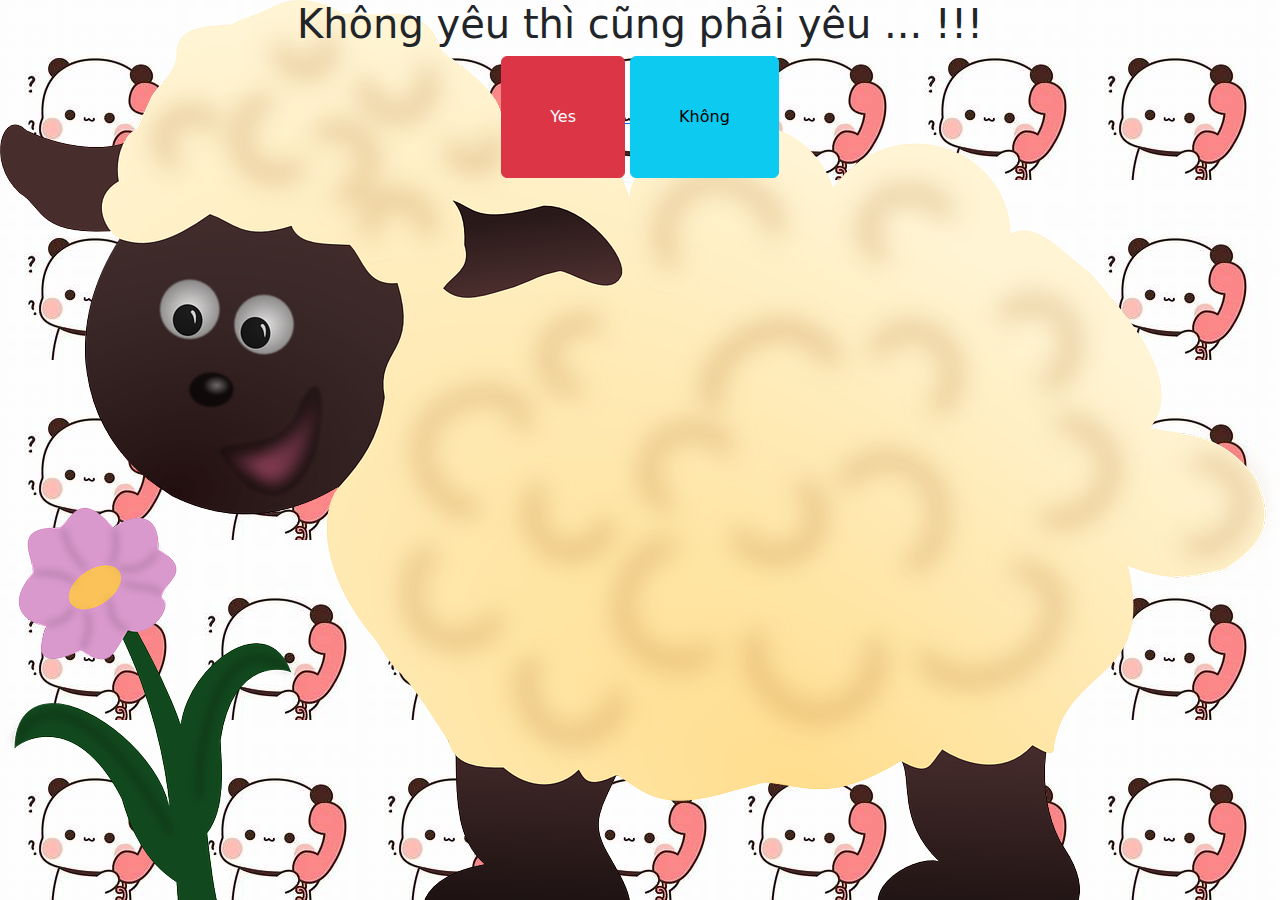
==== commit a314ac64: "update" ====
--- a/index3.html
+++ b/index3.html
@@ -10,6 +10,25 @@
   <body>
     <div class="container">
       <h1 class="text-center">Không yêu thì cũng phải yêu ... !!!</h1>
+      <div class="text-center">
+        <a href="index2.html">
+          <button type="button" class="btn btn-danger p-5">Yes</button>
+        </a>
+        <a href="index3.html" id="no-button">
+          <button type="button" class="btn btn-info p-5">Không</button>
+        </a>
+      </div>
+      <script>
+        document
+          .getElementById("no-button")
+          .addEventListener("mouseover", function () {
+            this.style.position = "absolute";
+            this.style.top =
+              Math.random() * (window.innerHeight - this.offsetHeight) + "px";
+            this.style.left =
+              Math.random() * (window.innerWidth - this.offsetWidth) + "px";
+          });
+      </script>
     </div>
   </body>
 </html>
